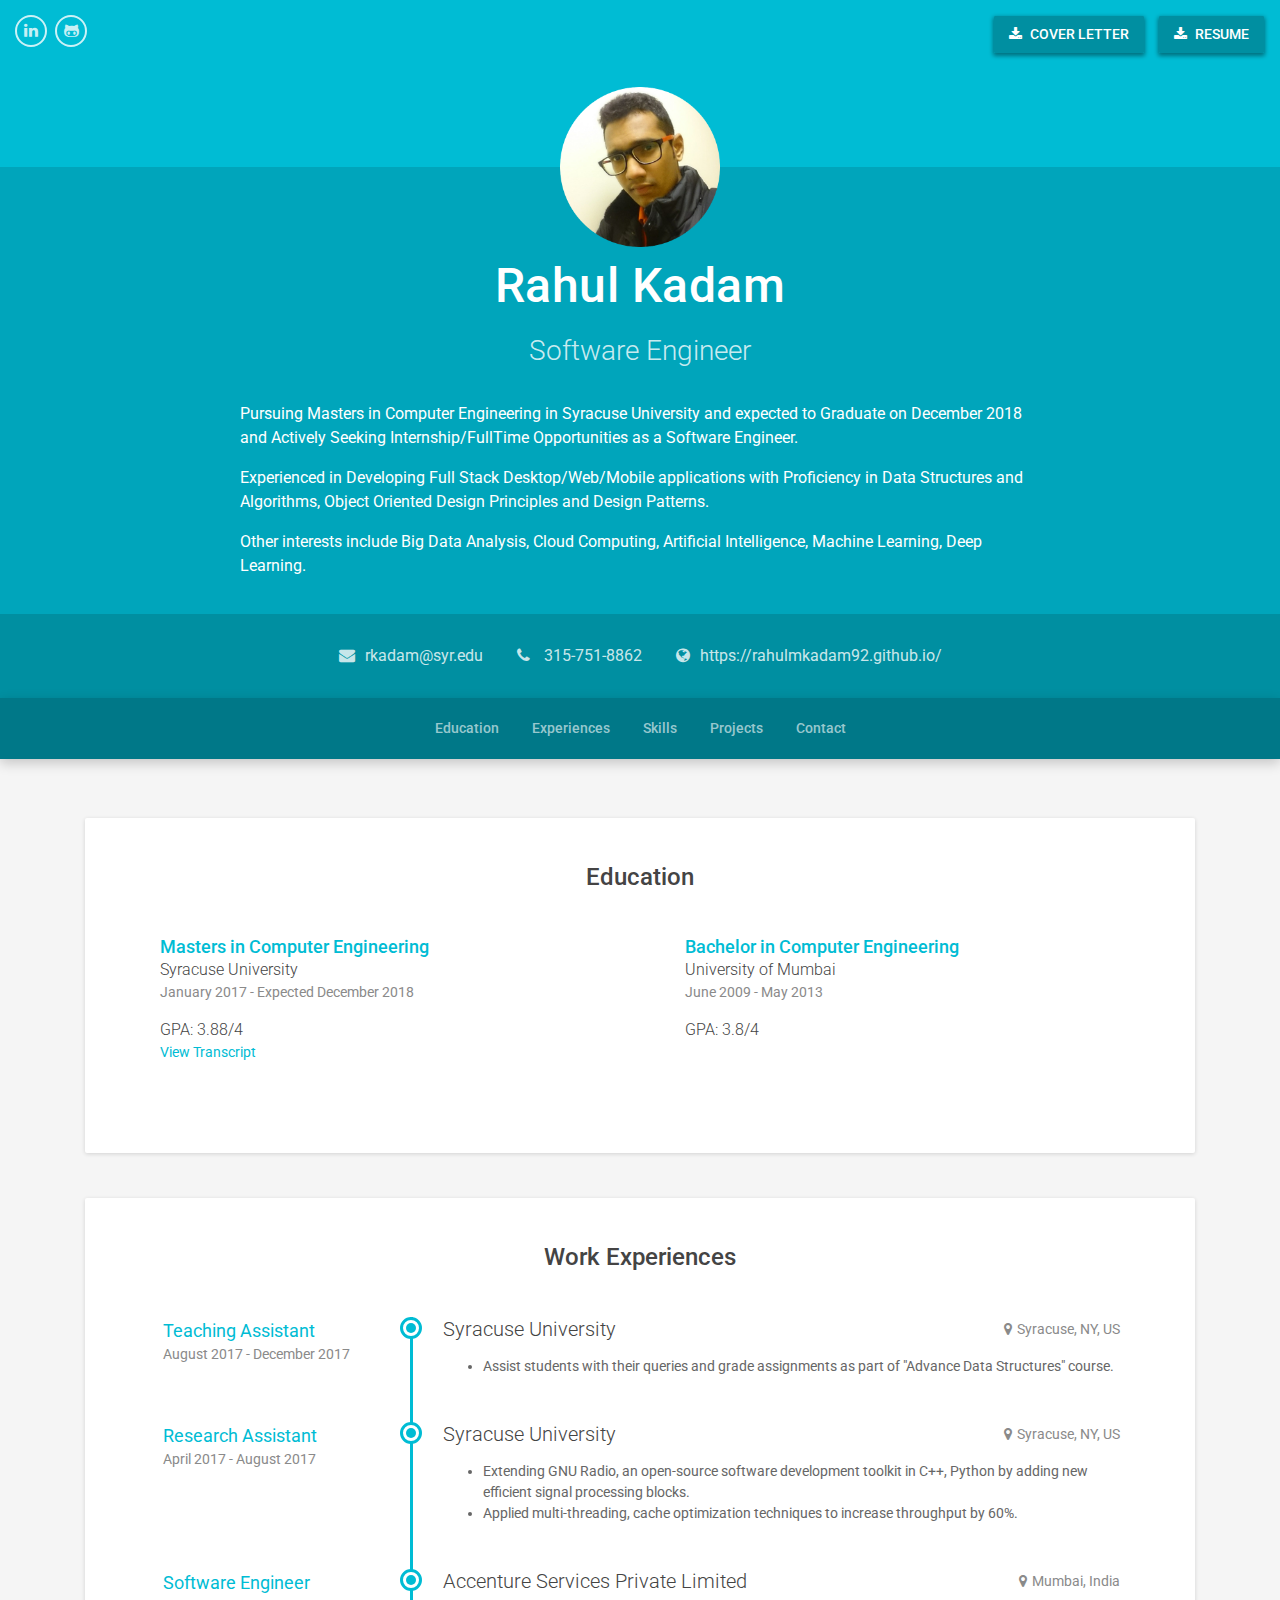
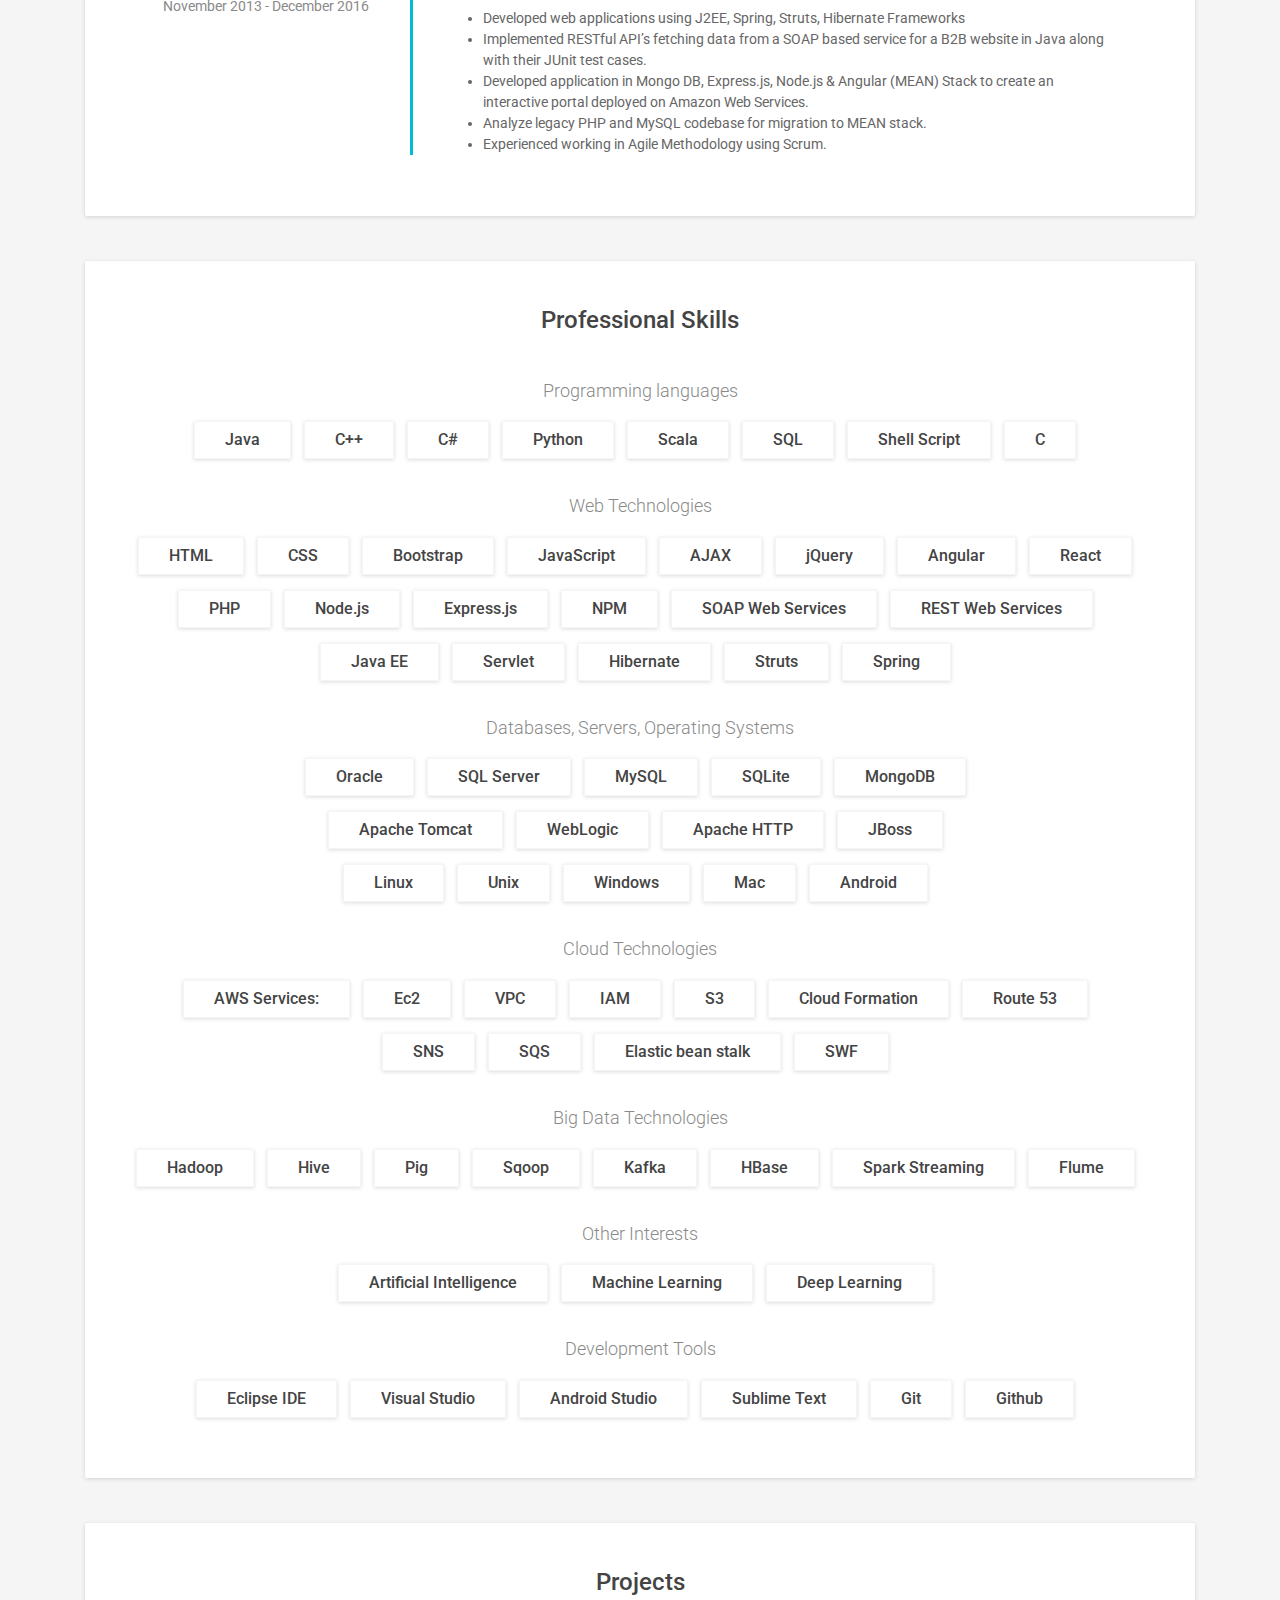
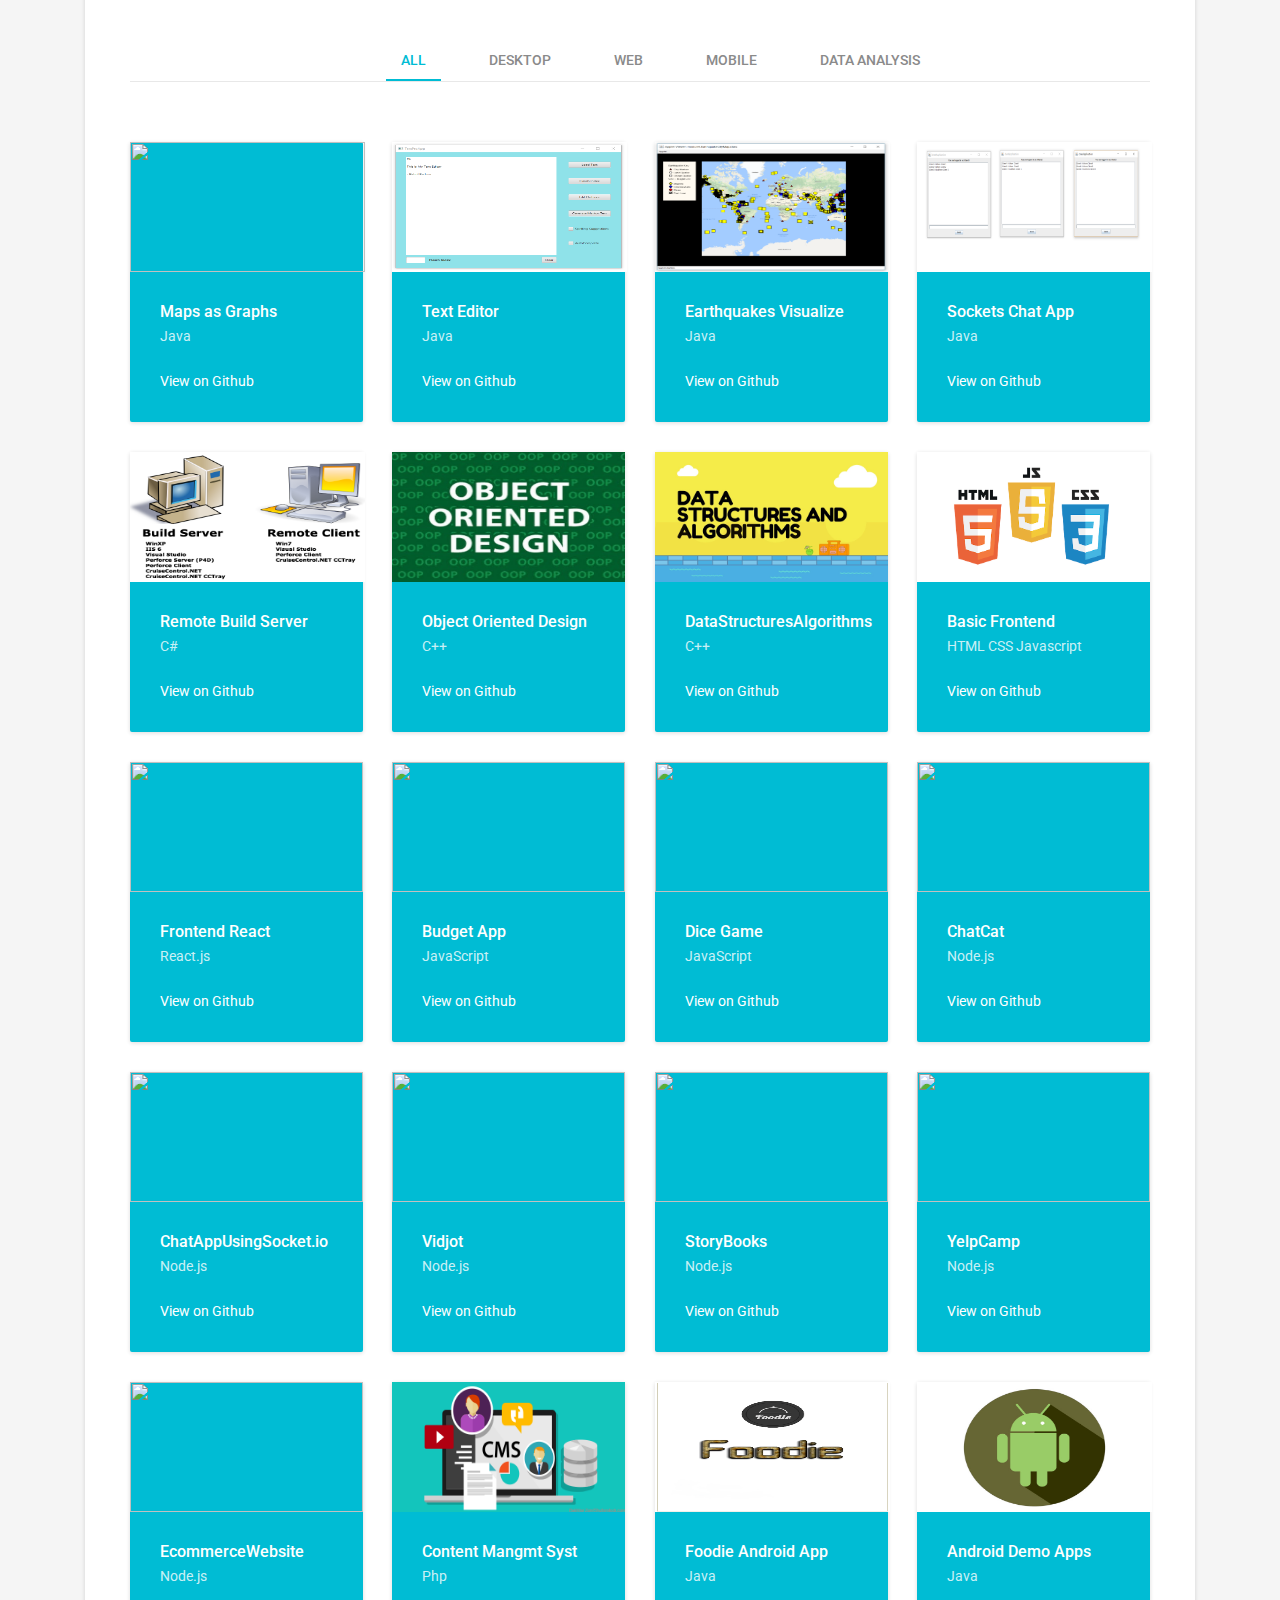
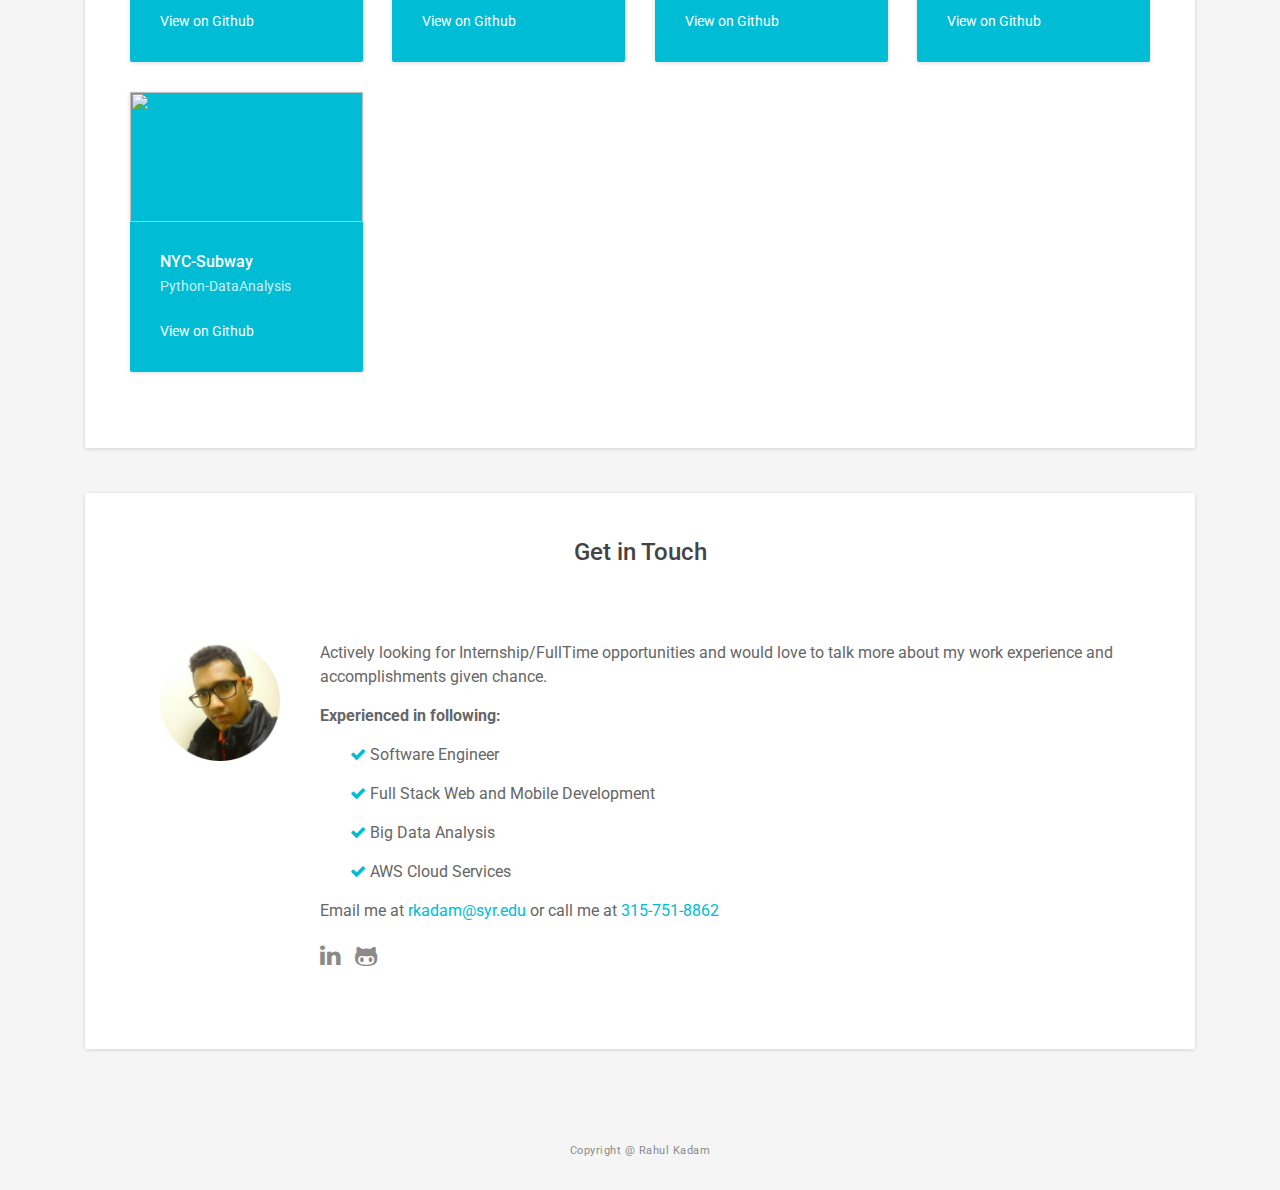
==== index.html @ 6dc07604 "some changes" ====
<!DOCTYPE html>
<html lang="en"> 
<head>
    <title>Rahul Kadam</title>
    <!-- Meta -->
    <meta charset="utf-8">
    <meta http-equiv="X-UA-Compatible" content="IE=edge">
    <meta name="viewport" content="width=device-width, initial-scale=1.0">
    <meta name="description" content="Rahul Kadam Portfolio">
    <meta name="author" content="Rahul Kadam">    
    <link rel="shortcut icon" href="favicon.ico">  
    <link href='https://fonts.googleapis.com/css?family=Roboto:400,500,400italic,300italic,300,500italic,700,700italic,900,900italic' 
	rel='stylesheet' type='text/css'>
    <!-- Global CSS -->
    <link rel="stylesheet" href="assets/plugins/bootstrap/css/bootstrap.min.css">   
    <!-- Plugins CSS -->
    <link rel="stylesheet" href="assets/plugins/font-awesome/css/font-awesome.css">
    
    <!-- Theme CSS -->  
    <link id="theme-style" rel="stylesheet" href="assets/css/styles.css">
    <!-- HTML5 shim and Respond.js for IE8 support of HTML5 elements and media queries -->
    <!--[if lt IE 9]>
      <script src="https://oss.maxcdn.com/html5shiv/3.7.2/html5shiv.min.js"></script>
      <script src="https://oss.maxcdn.com/respond/1.4.2/respond.min.js"></script>
    <![endif]-->
</head> 

<body>
    
    <header class="header">
        <div class="top-bar container-fluid">
            <div class="actions">
                <a class="btn" href="assets/docs/Resume.pdf"><i class="fa fa-download" aria-hidden="true"></i> Cover Letter</a>
                <a class="btn" href="assets/docs/Resume.pdf"><i class="fa fa-download" aria-hidden="true"></i> Resume</a>
            </div><!--//actions-->
            <ul class="social list-inline">
                <li class="list-inline-item"><a target="_blank" href="https://www.linkedin.com/in/rahulmkadam92/"><i class="fa fa-linkedin" aria-hidden="true"></i></a></li>
                <li class="list-inline-item"><a target="_blank" href="https://github.com/rahulmkadam92"><i class="fa fa-github-alt" aria-hidden="true"></i></a></li>
            </ul><!--//social-->
        </div><!--//top-bar-->
        
        <div class="intro">
            <div class="container text-center">
                 <img class="profile-image" src="assets/images/mypic.png" alt="">
                <h1 class="name">Rahul Kadam</h1>
                <div class="title">Software Engineer</div>
                <div class="profile">               
					<p> Pursuing Masters in Computer Engineering in Syracuse University and expected to Graduate on December 2018 and 
						Actively Seeking Internship/FullTime Opportunities as a Software Engineer.
					</p>					
					<p> Experienced in Developing Full Stack Desktop/Web/Mobile applications with
						Proficiency in Data Structures and Algorithms, Object Oriented Design Principles and Design Patterns.
					</p>
					<p>	Other interests include Big Data Analysis, Cloud Computing, Artificial Intelligence,
						Machine Learning, Deep Learning.
					</p>                
				</div><!--//profile-->
            </div><!--//container-->
        </div><!--//intro-->
        
        <div class="contact-info">
            <div class="container text-center">
                <ul class="list-inline">
                    <li class="email list-inline-item"><i class="fa fa-envelope"></i><a href="mailto:rkadam@syr.edu">rkadam@syr.edu</a></li>
                    <li class="list-inline-item"><i class="fa fa-phone"></i> <a href="tel:3157518862">315-751-8862</a></li>
                    <li class="website list-inline-item"><i class="fa fa-globe"></i><a href="#" target="_blank">https://rahulmkadam92.github.io/</a></li>
                </ul>
            </div><!--//container-->
        </div><!--//contact-info-->
        
        <div class="page-nav-space-holder d-none d-md-block">
            <div id="page-nav-wrapper" class="page-nav-wrapper text-center">
                <div class="container">
                    <ul id="page-nav" class="nav page-nav list-inline">
						<li class="nav-item"><a class="scrollto nav-link" href="#education-section">Education</a></li>
                        <li class="nav-item"><a class="scrollto nav-link" href="#experiences-section">Experiences</a></li>
                        <li class="nav-item"><a class="scrollto nav-link" href="#skills-section">Skills</a></li>						
						<li class="nav-item"><a class="scrollto nav-link" href="#portfolio-section">Projects</a></li>
                        <li class="nav-item"><a class="scrollto nav-link" href="#contact-section">Contact</a></li>
                    </ul><!--//page-nav-->
                </div>
            </div><!--//page-nav-wrapper-->
        </div>
        
    </header><!--//header-->
    
    <div class="wrapper container">
		<section id="education-section" class="education-section section">
            <h2 class="section-title">Education</h2>
            <div class="row">
                <div class="item col-12 col-md-6">
                    <div class="item-inner">
                        <h3 class="degree">Masters in Computer Engineering</h3>
                        <div class="education-body">
                            Syracuse University 
                        </div><!--//education-boy-->
                        <div class="time">January 2017 - Expected December 2018</div>                        
                        <div class="education-body">GPA: 3.88/4</div>
                        <a href="assets/docs/Transcript.pdf" target="_blank">View Transcript</a>
                    </div><!--//item-inner-->
                </div><!--//item-->
                <div class="item col-12 col-md-6">
                    <div class="item-inner">
                        <h3 class="degree">Bachelor in Computer Engineering</h3>
                        <div class="education-body">
                            University of Mumbai
                        </div><!--//education-body-->
                        <div class="time">June 2009 - May 2013</div>
                        <div class="education-body">GPA: 3.8/4</div>
                    </div><!--//item-inner-->
                </div><!--//item-->
                
            </div><!--//row-->
        </section><!--//section-->
	
        <section id="experiences-section" class="experiences-section section">	
            <h2 class="section-title">Work Experiences</h2>
            <div class="timeline">                
                <div class="item">
                    <div class="work-place">
                        <h3 class="place">Syracuse University</h3>
                        <div class="location"><i class="fa fa-map-marker" aria-hidden="true"></i>Syracuse, NY, US</div>
                    </div>
                    <div class="job-meta">
                        <div class="title">Teaching Assistant</div>
                        <div class="time">August 2017 - December 2017</div>
                    </div><!--//job-meta-->
                    <div class="job-desc">
                        <ul>
                            <li>Assist students with their queries and grade assignments as part of "Advance Data Structures" course.</li>
							</ul>
                    </div><!--//job-desc-->
                </div><!--//item-->
                <div class="item">
                    <div class="work-place">
                        <h3 class="place">Syracuse University</h3>
                        <div class="location"><i class="fa fa-map-marker" aria-hidden="true"></i>Syracuse, NY, US</div>
                    </div>
                    <div class="job-meta">
                        <div class="title">Research Assistant</div>
                        <div class="time">April 2017 - August 2017</div>
                    </div><!--//job-meta-->
                    <div class="job-desc">
                        <ul>
                            <li>Extending GNU Radio, an open-source software development toolkit in C++, Python by adding new efficient signal processing blocks.</li>
							<li>Applied multi-threading, cache optimization techniques to increase throughput by 60%.</li>
                            </ul>
                    </div>
				</div>
				<div class="item">
                    <div class="work-place">
                        <h3 class="place">Accenture Services Private Limited</h3>
                        <div class="location"><i class="fa fa-map-marker" aria-hidden="true"></i>Mumbai, India</div>
                    </div>
                    <div class="job-meta">
                        <div class="title">Software Engineer</div>
                        <div class="time">November 2013 - December 2016</div>
                    </div><!--//job-meta-->
                    <div class="job-desc">
                        <ul>
                            <li>Developed web applications using J2EE, Spring, Struts, Hibernate Frameworks</li>
							<li>Implemented RESTful API’s fetching data from a SOAP based service for a B2B website in Java along with their JUnit test cases.</li>
							<li>Developed application in Mongo DB, Express.js, Node.js & Angular (MEAN) Stack to create an interactive portal deployed on Amazon Web Services.</li>
							<li>Analyze legacy PHP and MySQL codebase for migration to MEAN stack.</li>
                            <li>Experienced working in Agile Methodology using Scrum.</li>
							</ul>
                    </div><!--//job-desc-->
                </div><!--//item-->  
            </div><!--//timeline-->
        </section><!--//section-->
 
		<section id="skills-section" class="skills-section section text-center">
            <h2 class="section-title">Professional Skills</h2>
            <div class="other-skills">
                <h3 class="subtitle">Programming languages</h3>
                <div class="misc-skills">
                    <span class="skill-tag">Java</span>
                    <span class="skill-tag">C++</span>
                     <span class="skill-tag">C#</span>
                    <span class="skill-tag">Python</span>
                    <span class="skill-tag">Scala</span>
                    <span class="skill-tag">SQL</span>
					<span class="skill-tag">Shell Script</span>
					<span class="skill-tag">C</span>
                </div><br>
				<h3 class="subtitle">Web Technologies</h3>
                <div class="misc-skills">
                    <span class="skill-tag">HTML</span>
                    <span class="skill-tag">CSS</span>
                     <span class="skill-tag">Bootstrap</span>
                    <span class="skill-tag">JavaScript</span>
                    <span class="skill-tag">AJAX</span>
                    <span class="skill-tag">jQuery</span>
					<span class="skill-tag">Angular</span>
					<span class="skill-tag">React</span>
                <br>				
                    <span class="skill-tag">PHP</span>
                    <span class="skill-tag">Node.js</span>
                    <span class="skill-tag">Express.js</span>
                    <span class="skill-tag">NPM</span>
					<span class="skill-tag">SOAP Web Services</span>
					<span class="skill-tag">REST Web Services</span>
					<br>
                    <span class="skill-tag">Java EE</span>
                    <span class="skill-tag">Servlet</span>
					<span class="skill-tag">Hibernate</span>
					<span class="skill-tag">Struts</span>
					<span class="skill-tag">Spring</span>
                </div><br>
				<h3 class="subtitle">Databases, Servers, Operating Systems</h3>
                <div class="misc-skills">
                    <span class="skill-tag">Oracle</span>
                    <span class="skill-tag">SQL Server</span>
                     <span class="skill-tag">MySQL</span>
                    <span class="skill-tag">SQLite</span>
                    <span class="skill-tag">MongoDB</span>
                <br>				
                    <span class="skill-tag">Apache Tomcat</span>
                    <span class="skill-tag">WebLogic</span>
                     <span class="skill-tag">Apache HTTP</span>
                    <span class="skill-tag">JBoss</span>
                <br>				
                    <span class="skill-tag">Linux</span>
					<span class="skill-tag">Unix</span>
                    <span class="skill-tag">Windows</span>
                     <span class="skill-tag">Mac</span>
                    <span class="skill-tag">Android</span>
                </div><br>
				<h3 class="subtitle">Cloud Technologies</h3>
                <div class="misc-skills">
                    <span class="skill-tag">AWS Services:</span>
                    <span class="skill-tag">Ec2</span>
                     <span class="skill-tag">VPC</span>
                    <span class="skill-tag">IAM</span>
					<span class="skill-tag">S3</span>
					<span class="skill-tag">Cloud Formation</span>
					<span class="skill-tag">Route 53</span>
					<span class="skill-tag">SNS</span>
					<span class="skill-tag">SQS</span>
					<span class="skill-tag">Elastic bean stalk</span>
					<span class="skill-tag">SWF</span>
                </div><br>
				<h3 class="subtitle">Big Data Technologies</h3>
                <div class="misc-skills">
                    <span class="skill-tag">Hadoop</span>
                    <span class="skill-tag">Hive</span>
                    <span class="skill-tag">Pig</span>
                    <span class="skill-tag">Sqoop</span>
					<span class="skill-tag">Kafka</span>
					<span class="skill-tag">HBase</span>
					<span class="skill-tag">Spark Streaming</span>
					<span class="skill-tag">Flume</span>
                </div><br>
				<h3 class="subtitle">Other Interests</h3>
                <div class="misc-skills">
                    <span class="skill-tag">Artificial Intelligence</span>
                    <span class="skill-tag">Machine Learning</span>
                     <span class="skill-tag">Deep Learning</span>
                </div><br>
				<h3 class="subtitle">Development Tools</h3>
                <div class="misc-skills">
                    <span class="skill-tag">Eclipse IDE</span>
                    <span class="skill-tag">Visual Studio</span>
                    <span class="skill-tag">Android Studio</span>
                    <span class="skill-tag">Sublime Text</span>
					<span class="skill-tag">Git</span>
					<span class="skill-tag">Github</span>
                </div>
            </div><!--//other-skills-->
            
        </section><!--//skills-section-->  
	   
	    <section id="portfolio-section" class="portfolio-section section">
            <h2 class="section-title">Projects</h2>
            <ul id="filters" class="filters clearfix">
				<li class="type active" data-filter="*">All</li>
                <li class="type" data-filter=".desktop">Desktop</li>
                <li class="type" data-filter=".web">Web</li>
				<li class="type" data-filter=".mobile">Mobile</li>
				<li class="type" data-filter=".dataanalysis">Data Analysis</li>
            </ul><!--//filters-->
            <div class="items-wrapper isotope row">
				<div class="item desktop col-lg-3 col-6">
                    <div class="item-inner">
                        <figure class="figure">
                            <img src="assets/images/portfolio/MapsAsGraphs.PNG" height=130 width=235 alt="" />
                        </figure>
                        <div class="content text-left">
                            <h3 class="sub-title"><a href="#">Maps as Graphs</a></h3>
                            <div class="meta">Java</div>
                            <div class="action"><a href="#">View on Github</a></div>
                        </div><!--//content-->    
                        <a class="link-mask" target ="_blank" href="https://github.com/rahulmkadam92/MapsAsGraphs"></a>              
                    </div><!--//item-inner-->
                </div><!--//item-->
				<div class="item desktop col-lg-3 col-6">
                    <div class="item-inner">
                        <figure class="figure">
                            <img src="assets/images/portfolio/TextEditor.PNG" height=130 width=235 alt="" />
                        </figure>
                        <div class="content text-left">
                            <h3 class="sub-title"><a href="#">Text Editor</a></h3>
                            <div class="meta">Java</div>
                            <div class="action"><a href="#">View on Github</a></div>
                        </div><!--//content-->    
                        <a class="link-mask" target ="_blank" href="https://github.com/rahulmkadam92/TextEditor"></a>              
                    </div><!--//item-inner-->
                </div><!--//item-->
				<div class="item desktop col-lg-3 col-6">
                    <div class="item-inner">
                        <figure class="figure">
                            <img src="assets/images/portfolio/EarthquakesVisualize.PNG" height=130 width=235 alt="" />
                        </figure>
                        <div class="content text-left">
                            <h3 class="sub-title"><a href="#">Earthquakes Visualize</a></h3>
                            <div class="meta">Java</div>
                            <div class="action"><a href="#">View on Github</a></div>
                        </div><!--//content-->    
                        <a class="link-mask" target ="_blank" href="https://github.com/rahulmkadam92/EarthquakesVisualize"></a>              
                    </div><!--//item-inner-->
                </div><!--//item-->
				<div class="item desktop col-lg-3 col-6">
                    <div class="item-inner">
                        <figure class="figure">
                            <img src="assets/images/portfolio/SocketsChatApplication.PNG" height=130 width=235 alt="" />
                        </figure>
                        <div class="content text-left">
                            <h3 class="sub-title"><a href="#">Sockets Chat App</a></h3>
                            <div class="meta">Java</div>
                            <div class="action"><a href="#">View on Github</a></div>
                        </div><!--//content-->    
                        <a class="link-mask" target ="_blank" href="https://github.com/rahulmkadam92/SocketsChatApplication"></a>              
                    </div><!--//item-inner-->
                </div><!--//item-->
                <div class="item desktop col-lg-3 col-6">
                    <div class="item-inner">
                        <figure class="figure">
                            <img src="assets/images/portfolio/BuildServerP.png" height=130 width=235 alt="" />
                        </figure>
                        <div class="content text-left">
                            <h3 class="sub-title"><a href="#">Remote Build Server</a></h3>
                            <div class="meta">C#</div>
                            <div class="action"><a href="#">View on Github</a></div>
                        </div><!--//content-->    
                        <a class="link-mask" target ="_blank" href="https://github.com/rahulmkadam92/Remote-Build-Server"></a>              
                    </div><!--//item-inner-->
                </div><!--//item-->
				<div class="item desktop col-lg-3 col-6">
                    <div class="item-inner">
                        <figure class="figure">
                            <img src="assets/images/portfolio/OODP.jpg" height=130 width=233 alt="" />
                        </figure>
                        <div class="content text-left">
                            <h3 class="sub-title"><a href="#">Object Oriented Design</a></h3>
                            <div class="meta">C++</div>
                            <div class="action"><a href="#">View on Github</a></div>
                        </div><!--//content-->    
                        <a class="link-mask"  target ="_blank" href="https://github.com/rahulmkadam92/Object-Oriented-Design-Projects"></a>              
                    </div><!--//item-inner-->
                </div><!--//item-->
                <div class="item desktop col-lg-3 col-6">
                    <div class="item-inner">
                        <figure class="figure">
                            <img src="assets/images/portfolio/ADSA.jpg" height=130 width=233 alt="" />
                        </figure>
                        <div class="content text-left">
                            <h3 class="sub-title"><a href="#">DataStructuresAlgorithms </a></h3>
                            <div class="meta">C++</div>
                            <div class="action"><a href="#">View on Github</a></div>
                        </div><!--//content-->    
                        <a class="link-mask" target ="_blank" href="https://github.com/rahulmkadam92/Advance-Data-Structures-and-Algorithms-Projects"></a>              
                    </div><!--//item-inner-->
                </div><!--//item-->		
				<div class="item web col-lg-3 col-6">
                    <div class="item-inner">
                        <figure class="figure">
                            <img src="assets/images/portfolio/BasicFrontendProjects.png" height=130 width=233 alt="" />
                        </figure>
                        <div class="content text-left">
                            <h3 class="sub-title"><a href="#">Basic Frontend</a></h3>
                            <div class="meta">HTML CSS Javascript</div>
                            <div class="action"><a href="#">View on Github</a></div>
                        </div><!--//content-->    
                        <a class="link-mask" target ="_blank" href="https://github.com/rahulmkadam92/BasicFrontEndProjects"></a>              
                    </div><!--//item-inner-->
                </div><!--//item-->		
				<div class="item web col-lg-3 col-6">
                    <div class="item-inner">
                        <figure class="figure">
                            <img src="assets/images/portfolio/React.png" height=130 width=233 alt="" />
                        </figure>
                        <div class="content text-left">
                            <h3 class="sub-title"><a href="#">Frontend React</a></h3>
                            <div class="meta">React.js</div>
                            <div class="action"><a href="#">View on Github</a></div>
                        </div><!--//content-->    
                        <a class="link-mask" target ="_blank" href="https://github.com/rahulmkadam92/FrontendReactProjects"></a>              
                    </div><!--//item-inner-->
                </div><!--//item-->	
				<div class="item web col-lg-3 col-6">
                    <div class="item-inner">
                        <figure class="figure">
                            <img src="assets/images/portfolio/BudgetApp.PNG" height=130 width=233 alt="" />
                        </figure>
                        <div class="content text-left">
                            <h3 class="sub-title"><a href="#">Budget App</a></h3>
                            <div class="meta">JavaScript</div>
                            <div class="action"><a href="#">View on Github</a></div>
                        </div><!--//content-->    
                        <a class="link-mask" target ="_blank" href="https://github.com/rahulmkadam92/the-budget-app-project"></a>              
                    </div><!--//item-inner-->
                </div><!--//item-->	
				<div class="item web col-lg-3 col-6">
                    <div class="item-inner">
                        <figure class="figure">
                            <img src="assets/images/portfolio/DiceGame.PNG" height=130 width=233 alt="" />
                        </figure>
                        <div class="content text-left">
                            <h3 class="sub-title"><a href="#">Dice Game</a></h3>
                            <div class="meta">JavaScript</div>
                            <div class="action"><a href="#">View on Github</a></div>
                        </div><!--//content-->    
                        <a class="link-mask" target ="_blank" href="https://github.com/rahulmkadam92/dice-game"></a>              
                    </div><!--//item-inner-->
                </div><!--//item-->	
				<div class="item web col-lg-3 col-6">
                    <div class="item-inner">
                        <figure class="figure">
                            <img src="assets/images/portfolio/ChatCat.PNG" height=130 width=233 alt="" />
                        </figure>
                        <div class="content text-left">
                            <h3 class="sub-title"><a href="#">ChatCat</a></h3>
                            <div class="meta">Node.js</div>
                            <div class="action"><a href="#">View on Github</a></div>
                        </div><!--//content-->    
                        <a class="link-mask" target ="_blank" href="https://github.com/rahulmkadam92/ChatCAT"></a>              
                    </div><!--//item-inner-->
                </div><!--//item-->	
				<div class="item web col-lg-3 col-6">
                    <div class="item-inner">
                        <figure class="figure">
                            <img src="assets/images/portfolio/ChatAppUsingSocket.io.PNG" height=130 width=233 alt="" />
                        </figure>
                        <div class="content text-left">
                            <h3 class="sub-title"><a href="#">ChatAppUsingSocket.io</a></h3>
                            <div class="meta">Node.js</div>
                            <div class="action"><a href="#">View on Github</a></div>
                        </div><!--//content-->    
                        <a class="link-mask" target ="_blank" href="https://github.com/rahulmkadam92/ChatAppUsingSocket.io"></a>              
                    </div><!--//item-inner-->
                </div><!--//item-->	
				<div class="item web col-lg-3 col-6">
                    <div class="item-inner">
                        <figure class="figure">
                            <img src="assets/images/portfolio/vidjot.gif" height=130 width=233 alt="" />
                        </figure>
                        <div class="content text-left">
                            <h3 class="sub-title"><a href="#">Vidjot</a></h3>
                            <div class="meta">Node.js</div>
                            <div class="action"><a href="#">View on Github</a></div>
                        </div><!--//content-->    
                        <a class="link-mask" target ="_blank" href="https://github.com/rahulmkadam92/Vidjot"></a>              
                    </div><!--//item-inner-->
                </div><!--//item-->
				<div class="item web col-lg-3 col-6">
                    <div class="item-inner">
                        <figure class="figure">
                            <img src="assets/images/portfolio/STORYBOOKS.gif" height=130 width=233 alt="" />
                        </figure>
                        <div class="content text-left">
                            <h3 class="sub-title"><a href="#">StoryBooks</a></h3>
                            <div class="meta">Node.js</div>
                            <div class="action"><a href="#">View on Github</a></div>
                        </div><!--//content-->    
                        <a class="link-mask" target ="_blank" href="https://github.com/rahulmkadam92/Storybooks"></a>              
                    </div><!--//item-inner-->
                </div><!--//item-->
				<div class="item web col-lg-3 col-6">
                    <div class="item-inner">
                        <figure class="figure">
                            <img src="assets/images/portfolio/YelpCamp.PNG" height=130 width=233 alt="" />
                        </figure>
                        <div class="content text-left">
                            <h3 class="sub-title"><a href="#">YelpCamp</a></h3>
                            <div class="meta">Node.js</div>
                            <div class="action"><a href="#">View on Github</a></div>
                        </div><!--//content-->    
                        <a class="link-mask" target ="_blank" href="https://github.com/rahulmkadam92/YelpCamp"></a>              
                    </div><!--//item-inner-->
                </div><!--//item-->
				<div class="item web col-lg-3 col-6">
                    <div class="item-inner">
                        <figure class="figure">
                            <img src="assets/images/portfolio/EcommerceWebsite.png" height=130 width=233 alt="" />
                        </figure>
                        <div class="content text-left">
                            <h3 class="sub-title"><a href="#">EcommerceWebsite</a></h3>
                            <div class="meta">Node.js</div>
                            <div class="action"><a href="#">View on Github</a></div>
                        </div><!--//content-->    
                        <a class="link-mask" target ="_blank" href="https://github.com/rahulmkadam92/EcommerceWebsite"></a>              
                    </div><!--//item-inner-->
                </div><!--//item-->
				<div class="item web col-lg-3 col-6">
                    <div class="item-inner">
                        <figure class="figure">
                            <img src="assets/images/portfolio/CMS.png" height=130 width=233 alt="" />
                        </figure>
                        <div class="content text-left">
                            <h3 class="sub-title"><a href="#">Content Mangmt Syst</a></h3>
                            <div class="meta">Php</div>
                            <div class="action"><a href="#">View on Github</a></div>
                        </div><!--//content-->    
                        <a class="link-mask" target ="_blank" href="https://github.com/rahulmkadam92/ContentManagementSystem"></a>              
                    </div><!--//item-inner-->
                </div><!--//item-->						
                <div class="item mobile col-lg-3 col-6">
                    <div class="item-inner">
                        <figure class="figure">
                            <img src="assets/images/portfolio/FoodieP.png" height=130 width=235 alt="" />
                        </figure>
                        <div class="content text-left">
                            <h3 class="sub-title"><a href="#">Foodie Android App</a></h3>
                            <div class="meta">Java</div>
                            <div class="action"><a href="#">View on Github</a></div>
                        </div><!--//content-->    
                        <a class="link-mask" target ="_blank" href="https://github.com/rahulmkadam92/Foodie"></a>              
                    </div><!--//item-inner-->
                </div><!--//item-->
				<div class="item mobile col-lg-3 col-6">
                    <div class="item-inner">
                        <figure class="figure">
                            <img src="assets/images/portfolio/AndroidDemoAppsP.jpg" height=130 width=235 alt="" />
                        </figure>
                        <div class="content text-left">
                            <h3 class="sub-title"><a href="#">Android Demo Apps</a></h3>
                            <div class="meta">Java</div>
                            <div class="action"><a href="#">View on Github</a></div>
                        </div><!--//content-->    
                        <a class="link-mask" target ="_blank" href="https://github.com/rahulmkadam92/AndroidDemoApps"></a>              
                    </div><!--//item-inner-->
                </div><!--//item-->				
                <div class="item dataanalysis col-lg-3 col-6">
                    <div class="item-inner">
                        <figure class="figure">
                            <img src="assets/images/portfolio/Nyc-Subway.jpg" height=130 width=233 alt="" />
                        </figure>
                        <div class="content text-left">
                            <h3 class="sub-title"><a href="#">NYC-Subway</a></h3>
                            <div class="meta">Python-DataAnalysis</div>
                            <div class="action"><a href="#">View on Github</a></div>
                        </div><!--//content-->    
                        <a class="link-mask" target ="_blank" href="https://github.com/rahulmkadam92/NYC-Subway-DataAnalysis"></a>              
                    </div><!--//item-inner-->
                </div><!--//item-->  
            </div><!--//item-wrapper-->
            
        </section><!--//section-->
	            
        <section id="contact-section" class="contact-section section">
            <h2 class="section-title">Get in Touch</h2>
            <div class="intro">
                <img class="profile-image" src="assets/images/mypic.png" alt="">
                <div class="dialog">
                    <p>Actively looking for Internship/FullTime opportunities and would love to talk more about my work 
					experience and accomplishments given chance.</p>
                    <p><strong>Experienced in following:</strong></p>
                    <ul class="list-unstyled service-list">
                        <li><i class="fa fa-check" aria-hidden="true"></i> Software Engineer</li>
                        <li><i class="fa fa-check" aria-hidden="true"></i> Full Stack Web and Mobile Development</li>
                        <li><i class="fa fa-check" aria-hidden="true"></i> Big Data Analysis</li>
                        <li><i class="fa fa-check" aria-hidden="true"></i> AWS Cloud Services</li>
                    </ul>
                    <p>Email me at <a href="mailto:rkadam@syr.edu">rkadam@syr.edu</a> or call me at <a href="tel:3157518862">315-751-8862</a></p>
                    <ul class="social list-inline">
                        <li class="list-inline-item"><a target="_blank" href="https://www.linkedin.com/in/rahulmkadam92/"><i class="fa fa-linkedin" aria-hidden="true"></i></a></li>
                        <li class="list-inline-item"><a target="_blank" href="https://github.com/rahulmkadam92/"><i class="fa fa-github-alt" aria-hidden="true"></i></a></li>
                        </ul><!--//social-->
                </div><!--//diaplog-->
            </div><!--//intro-->

        </section><!--//section-->
        
    </div><!--//wrapper-->
    
	<footer class="footer text-center">
        <div class="container">
            <small class="copyright">Copyright @ <a href="http://rahulmkadam92.github.io/" target="_blank">Rahul Kadam</a></small>
        </div><!--//container-->
    </footer>

    <!-- Javascript -->          
    <script type="text/javascript" src="assets/plugins/jquery-3.2.1.min.js"></script>
    <script type="text/javascript" src="assets/plugins/popper.min.js"></script> 
    <script type="text/javascript" src="assets/plugins/bootstrap/js/bootstrap.min.js"></script>  
    <script type="text/javascript" src="assets/plugins/back-to-top.js"></script>
    <script type="text/javascript" src="assets/plugins/jquery-scrollTo/jquery.scrollTo.min.js"></script> 
    <script type="text/javascript" src="assets/plugins/easy-pie-chart/dist/jquery.easypiechart.min.js"></script>
    <script type="text/javascript" src="assets/plugins/imagesloaded.pkgd.min.js"></script> 
    <script type="text/javascript" src="assets/plugins/isotope.pkgd.min.js"></script>  

    <!-- custom js -->
    <script type="text/javascript" src="assets/js/main.js"></script>
    
    <!-- Style Switcher (REMOVE ON YOUR PRODUCTION SITE) -->
    <script src="assets/js/demo/style-switcher.js"></script>     
    

</body>
</html>
---- assets/css/styles.css ----
/* ======= Base ======= */
body {
  font-family: 'Roboto', sans-serif;
  color: #666;
  background: #f5f5f5;
  font-size: 14px;
  -webkit-font-smoothing: antialiased;
  -moz-osx-font-smoothing: grayscale;
  color: #444;
  overflow-x: hidden;
  position: relative;
}
h1,
h2,
h3,
h4,
h5,
h6 {
  font-weight: 500;
}
a {
  color: #00BCD4;
  -webkit-transition: all 0.4s ease-in-out;
  -moz-transition: all 0.4s ease-in-out;
  -ms-transition: all 0.4s ease-in-out;
  -o-transition: all 0.4s ease-in-out;
}
a:hover {
  text-decoration: underline;
  color: #007888;
}
a:focus {
  text-decoration: none;
}
p {
  line-height: 1.5;
}
.btn,
a.btn {
  background: #008fa1;
  color: #fff;
  padding: 8px 15px;
  -webkit-border-radius: 2px;
  -moz-border-radius: 2px;
  -ms-border-radius: 2px;
  -o-border-radius: 2px;
  border-radius: 2px;
  -moz-background-clip: padding;
  -webkit-background-clip: padding-box;
  background-clip: padding-box;
  -webkit-box-shadow: 0 2px 4px 0 rgba(0, 0, 0, 0.4);
  -moz-box-shadow: 0 2px 4px 0 rgba(0, 0, 0, 0.4);
  box-shadow: 0 2px 4px 0 rgba(0, 0, 0, 0.4);
  text-transform: uppercase;
  font-weight: 500;
  font-size: 14px;
}
.btn:hover,
a.btn:hover {
  color: #fff;
  background: #00a5bb;
}
#topcontrol {
  -webkit-transition: all 0.4s ease-in-out;
  -moz-transition: all 0.4s ease-in-out;
  -ms-transition: all 0.4s ease-in-out;
  -o-transition: all 0.4s ease-in-out;
  background: #008fa1;
  color: #fff;
  text-align: center;
  display: inline-block;
  z-index: 30;
  width: 36px;
  height: 36px;
  -webkit-border-radius: 50%;
  -moz-border-radius: 50%;
  -ms-border-radius: 50%;
  -o-border-radius: 50%;
  border-radius: 50%;
  -moz-background-clip: padding;
  -webkit-background-clip: padding-box;
  background-clip: padding-box;
  -webkit-box-shadow: 0 6px 10px 0 rgba(0, 0, 0, 0.3);
  -moz-box-shadow: 0 6px 10px 0 rgba(0, 0, 0, 0.3);
  box-shadow: 0 6px 10px 0 rgba(0, 0, 0, 0.3);
}
#topcontrol:hover {
  background: #007888;
  color: #fff;
}
#topcontrol .fa {
  position: relative;
  top: 3px;
  font-size: 25px;
  font-weight: normal;
}
.header {
  background: #00BCD4;
  color: #fff;
}
.header a {
  color: #fff;
}
.header .top-bar {
  position: relative;
  padding-top: 15px;
  padding-bottom: 120px;
}
.header .social {
  margin-bottom: 0;
}
.header .social a {
  color: rgba(255, 255, 255, 0.8);
  display: inline-block;
  text-align: center;
  width: 32px;
  height: 32px;
  -webkit-border-radius: 50%;
  -moz-border-radius: 50%;
  -ms-border-radius: 50%;
  -o-border-radius: 50%;
  border-radius: 50%;
  -moz-background-clip: padding;
  -webkit-background-clip: padding-box;
  background-clip: padding-box;
  padding-top: 2px;
  font-size: 16px;
  border: 2px solid rgba(255, 255, 255, 0.8);
}
.header .social a:hover {
  color: #fff;
  border-color: #fff;
}
.header .actions {
  position: absolute;
  right: 15px;
  top: 15px;
}
.header .actions .fa {
  margin-right: 5px;
}
.header .actions a {
  margin-right: 10px;
  color: #fff;
}
.header .actions a:last-child {
  margin-right: 0;
}
.header .profile-image {
  position: absolute;
  width: 160px;
  height: 160px;
  top: -80px;
  margin-left: -80px;
  left: 50%;
}
.header .name {
  font-size: 48px;
  margin-bottom: 15px;
  letter-spacing: 0.5px;
}
.header .title {
  font-size: 28px;
  font-weight: 300;
  color: rgba(255, 255, 255, 0.8);
  margin-bottom: 30px;
}
.header .intro {
  background: #00a5bb;
  padding-top: 90px;
  padding-bottom: 20px;
  position: relative;
  font-size: 16px;
}
.header .profile {
  max-width: 800px;
  margin: 0 auto;
  text-align: left;
}
.header .contact-info {
  background: #008fa1;
  padding-top: 30px;
  padding-bottom: 30px;
  font-size: 16px;
}
.header .contact-info ul {
  margin-bottom: 0;
}
.header .contact-info li {
  margin-right: 30px;
  color: rgba(255, 255, 255, 0.8);
}
.header .contact-info li a {
  color: rgba(255, 255, 255, 0.8);
}
.header .contact-info li a:hover {
  color: #fff;
}
.header .contact-info li:last-child {
  margin-right: 0;
}
.header .contact-info li .fa {
  margin-right: 10px;
}
/* Page Nav */
.page-nav-space-holder {
  height: 60px;
  position: relative;
}
.page-nav-wrapper {
  background: #007888;
  padding-top: 20px;
  padding-bottom: 20px;
  position: absolute;
  width: 100%;
  left: 0;
  -webkit-box-shadow: 0 4px 12px rgba(0, 0, 0, 0.2);
  -moz-box-shadow: 0 4px 12px rgba(0, 0, 0, 0.2);
  box-shadow: 0 4px 12px rgba(0, 0, 0, 0.2);
}
.page-nav-wrapper.fixed {
  position: fixed;
  top: 0;
  left: 0;
  width: 100%;
  z-index: 100;
  background: #00BCD4;
}
.page-nav-wrapper a {
  color: rgba(255, 255, 255, 0.6);
  text-decoration: none;
  font-weight: 500;
}
.page-nav-wrapper .page-nav {
  margin: 0 auto;
  display: inline-block;
}
.page-nav-wrapper .page-nav li {
  margin-right: 30px;
  display: inline-block;
  background: none;
}
.page-nav-wrapper .page-nav li:hover,
.page-nav-wrapper .page-nav li:active {
  background: none;
}
.page-nav-wrapper .page-nav li a {
  color: rgba(255, 255, 255, 0.6);
  padding: inherit;
}
.page-nav-wrapper .page-nav li a:hover {
  color: #fff;
}
.page-nav-wrapper .page-nav li a:hover,
.page-nav-wrapper .page-nav li a:active,
.page-nav-wrapper .page-nav li a:focus {
  background: none;
}
.page-nav-wrapper .page-nav li a.active {
  color: #fff;
  background: none;
}
.page-nav-wrapper .page-nav li:last-child {
  margin-right: 0;
}
.wrapper {
  padding-top: 60px;
  padding-bottom: 60px;
}
.section {
  -webkit-box-shadow: 0 1px 4px 0 rgba(0, 0, 0, 0.14);
  -moz-box-shadow: 0 1px 4px 0 rgba(0, 0, 0, 0.14);
  box-shadow: 0 1px 4px 0 rgba(0, 0, 0, 0.14);
  padding: 45px;
  background: #fff;
  margin-bottom: 45px;
  -webkit-border-radius: 2px;
  -moz-border-radius: 2px;
  -ms-border-radius: 2px;
  -o-border-radius: 2px;
  border-radius: 2px;
  -moz-background-clip: padding;
  -webkit-background-clip: padding-box;
  background-clip: padding-box;
}
.section:last-child {
  margin-bottom: 0;
}
.section-title {
  margin-top: 0;
  margin-bottom: 45px;
  font-size: 24px;
  text-align: center;
}
.timeline {
  border-left: 3px solid #00BCD4;
  border-bottom-right-radius: 2px;
  border-top-right-radius: 2px;
  position: relative;
  padding: 0 30px;
  margin-left: 280px;
}
.timeline .item {
  position: relative;
  margin-bottom: 45px;
}
.timeline .item:last-child {
  margin-bottom: 0;
}
.timeline .item:before {
  content: "";
  position: absolute;
  left: -43px;
  top: 0;
  display: inline-block;
  width: 22px;
  height: 22px;
  -webkit-border-radius: 50%;
  -moz-border-radius: 50%;
  -ms-border-radius: 50%;
  -o-border-radius: 50%;
  border-radius: 50%;
  -moz-background-clip: padding;
  -webkit-background-clip: padding-box;
  background-clip: padding-box;
  background: #fff;
  border: 3px solid #00BCD4;
}
.timeline .item:after {
  content: "";
  position: absolute;
  left: -37px;
  top: 6px;
  display: inline-block;
  width: 10px;
  height: 10px;
  -webkit-border-radius: 50%;
  -moz-border-radius: 50%;
  -ms-border-radius: 50%;
  -o-border-radius: 50%;
  border-radius: 50%;
  -moz-background-clip: padding;
  -webkit-background-clip: padding-box;
  background-clip: padding-box;
  background: #00BCD4;
  z-index: 10;
}
.timeline .work-place {
  position: relative;
}
.timeline .location {
  position: absolute;
  right: 0;
  top: 2px;
  color: #8a8a8a;
}
.timeline .location .fa {
  margin-right: 5px;
}
.timeline .place {
  margin-top: 0;
  margin-bottom: 15px;
  font-size: 20px;
  font-weight: 300;
}
.timeline .job-meta {
  position: absolute;
  left: -280px;
  top: 0;
}
.timeline .job-meta .title {
  font-size: 18px;
  color: #00BCD4;
}
.timeline .job-meta .time {
  color: #8a8a8a;
}
.timeline .job-desc {
  color: #666;
}
.education-section .item {
  margin-bottom: 45px;
}
.education-section .item-inner {
  padding: 0 30px;
}
.education-section .degree {
  font-size: 18px;
  color: #00BCD4;
  margin-top: 0;
  margin-bottom: 0px;
}
.education-section .education-body {
  font-weight: 500;
  margin-bottom: 0px;
  font-size: 16px;
  font-weight: 300;
}
.education-section .time {
  color: #8a8a8a;
  margin-bottom: 15px;
}
.education-section .desc {
  color: #666;
}
.skills-section .subtitle {
  font-size: 18px;
  color: #8a8a8a;
  margin-top: 0;
  margin-bottom: 20px;
  font-weight: 300;
}
.skills-section .top-skills {
  margin-bottom: 60px;
}
.skills-section .top-skills .item {
  margin-bottom: 45px;
}
.skills-section .level {
  color: #8a8a8a;
  margin-bottom: 15px;
}
.skills-section .desc {
  color: #666;
}
.skills-section .skill-tag {
  -webkit-box-shadow: 0 1px 4px 0 rgba(0, 0, 0, 0.14);
  -moz-box-shadow: 0 1px 4px 0 rgba(0, 0, 0, 0.14);
  box-shadow: 0 1px 4px 0 rgba(0, 0, 0, 0.14);
  padding: 6px 30px;
  display: inline-block;
  margin-right: 10px;
  border: 1px solid #f5f5f5;
  font-weight: 500;
  margin-bottom: 15px;
  font-size: 16px;
}
.chart-easy-pie {
  positon: relative;
}
.chart {
  width: 110px;
  height: 110px;
  vertical-align: middle;
  position: relative;
  margin: 0 auto;
  text-align: center;
  font-size: 20px;
  font-weight: 300;
  margin-bottom: 30px;
}
.chart span {
  line-height: 110px;
}
.chart canvas {
  position: absolute;
  left: 0;
  top: 0;
}
.testimonials-section .testimonials-carousel {
  max-width: 800px;
  margin: 0 auto;
}
.testimonials-section .item {
  padding-left: 60px;
  margin-bottom: 45px;
}
.testimonials-section .quote {
  border-left: none;
  padding: 0;
  font-size: 22px;
  color: #666;
  font-weight: 300;
  position: relative;
}
.testimonials-section .source .name {
  font-size: 16px;
}
.testimonials-section .source .position {
  color: #8a8a8a;
}
.testimonials-section .fa-quote-left {
  position: absolute;
  left: -60px;
  top: 0;
  width: 36px;
  height: 36px;
  display: inline-block;
  background: #00BCD4;
  color: #fff;
  -webkit-border-radius: 50%;
  -moz-border-radius: 50%;
  -ms-border-radius: 50%;
  -o-border-radius: 50%;
  border-radius: 50%;
  -moz-background-clip: padding;
  -webkit-background-clip: padding-box;
  background-clip: padding-box;
  text-align: center;
  padding-top: 10px;
  font-size: 16px;
}
.testimonials-section .carousel-indicators {
  bottom: 0;
  margin-bottom: 0;
}
.testimonials-section .carousel-indicators li {
  background-color: #bdbdbd;
  border: none;
  width: 10px;
  height: 10px;
  margin: 0;
  margin-right: 8px;
  -webkit-border-radius: 50%;
  -moz-border-radius: 50%;
  -ms-border-radius: 50%;
  -o-border-radius: 50%;
  border-radius: 50%;
  -moz-background-clip: padding;
  -webkit-background-clip: padding-box;
  background-clip: padding-box;
  cursor: pointer;
}
.testimonials-section .carousel-indicators li.active {
  background-color: #00BCD4;
  width: 10px;
  height: 10px;
  margin: 0;
  margin-right: 8px;
}
.portfolio-section .filters {
  list-style: none;
  margin: 0 auto;
  margin-bottom: 60px;
  text-align: center;
  border-bottom: 1px solid #e8e8e8;
}
.portfolio-section .filters .type {
  margin-right: 30px;
  list-style: none;
  display: inline-block;
  padding: 8px 15px;
  color: #8a8a8a;
  cursor: pointer;
  font-size: 14px;
  text-transform: uppercase;
  font-weight: 500;
}
.portfolio-section .filters .type:last-child {
  margin-right: 0;
}
.portfolio-section .filters .type.active {
  color: #00BCD4;
  border-bottom: 2px solid #00BCD4;
}
.portfolio-section .item {
  margin-bottom: 30px;
}
.portfolio-section .item .figure {
  margin-bottom: 0;
}
.portfolio-section .item-inner {
  background: #00BCD4;
  color: #fff;
  -webkit-border-radius: 2px;
  -moz-border-radius: 2px;
  -ms-border-radius: 2px;
  -o-border-radius: 2px;
  border-radius: 2px;
  -moz-background-clip: padding;
  -webkit-background-clip: padding-box;
  background-clip: padding-box;
  position: relative;
  -webkit-box-shadow: 0 1px 4px 0 rgba(0, 0, 0, 0.14);
  -moz-box-shadow: 0 1px 4px 0 rgba(0, 0, 0, 0.14);
  box-shadow: 0 1px 4px 0 rgba(0, 0, 0, 0.14);
}
.portfolio-section .item-inner:hover {
  background: #00c5de;
}
.portfolio-section .item-inner:hover img {
  -webkit-opacity: 0.9;
  -moz-opacity: 0.9;
  opacity: 0.9;
}
.portfolio-section .item-inner .content {
  padding: 30px;
  padding-bottom: 75px;
  position: relative;
}
.portfolio-section .item-inner .content a {
  color: #fff;
}
.portfolio-section .item-inner .content .sub-title {
  font-size: 16px;
  margin-top: 0;
  margin-bottom: 5px;
}
.portfolio-section .item-inner .content .meta {
  color: rgba(255, 255, 255, 0.8);
  font-size: 14px;
}
.portfolio-section .item-inner .content .action {
  position: absolute;
  bottom: 30px;
  left: 30px;
}
.portfolio-section .item-inner .link-mask {
  display: block;
  position: absolute;
  width: 100%;
  height: 100%;
  left: 0;
  top: 0;
}
.contact-section .intro {
  position: relative;
  padding: 30px;
  padding-left: 190px;
  font-size: 16px;
  color: #666;
}
.contact-section .intro .profile-image {
  width: 120px;
  height: 120px;
  position: absolute;
  left: 30px;
}
.contact-section .intro p {
  margin-bottom: 15px;
}
.contact-section .service-list {
  margin-left: 30px;
  margin-bottom: 15px;
}
.contact-section .service-list li {
  margin-bottom: 15px;
}
.contact-section .service-list .fa {
  color: #00BCD4;
}
.contact-section .social {
  margin-bottom: 0;
}
.contact-section .social li {
  margin-right: 10px;
}
.contact-section .social li:last-child {
  margin-right: 0;
}
.contact-section .social a {
  display: inline-block;
  text-align: center;
  font-size: 24px;
  color: #8a8a8a;
}
.contact-section .social a:hover {
  color: #00BCD4;
}
.footer .container {
  padding: 30px;
  color: #8a8a8a;
  letter-spacing: 0.5px;
}
.footer .container a {
  color: #8a8a8a;
}
/* Extra small devices (phones, less than 768px) */
@media (max-width: 767px) {
  .header .social {
    margin: 0 auto;
    text-align: center;
  }
  .header .actions {
    position: static;
    margin: 0 auto;
    margin-bottom: 30px;
    text-align: center;
  }
  .header .actions .btn {
    margin-bottom: 15px;
    font-size: 12px;
    display: inline-block;
    width: 100%;
  }
  .header .actions .btn:last-child {
    margin-bottom: 0;
  }
  .header .name {
    font-size: 36px;
  }
  .header .title {
    font-size: 22px;
  }
  .header .contact-info li {
    margin-right: 0;
    margin-bottom: 15px;
    font-size: 14px;
    width: 100%;
    display: inline-block;
  }
  .header .contact-info li:last-child {
    margin-bottom: 0;
  }
  .section {
    padding: 30px;
  }
  .section-title {
    font-size: 20px;
  }
  .timeline {
    margin-left: 0;
    padding-right: 0;
  }
  .timeline .place {
    margin-bottom: 5px;
  }
  .timeline .job-meta {
    position: static;
    margin-bottom: 15px;
  }
  .education-section .item {
    padding: 0;
  }
  .portfolio-section .filters .type {
    font-size: 12px;
    margin-right: 5px;
    padding: 8px 5px;
  }
  .portfolio-section .item-inner .content {
    padding: 15px;
  }
  .portfolio-section .item-inner .content .sub-title {
    font-size: 14px;
    max-width: 120px;
    overflow: hidden;
    text-overflow: ellipsis;
    white-space: nowrap;
  }
  .portfolio-section .item-inner .content .meta {
    margin-bottom: 30px;
    max-width: 120px;
    overflow: hidden;
    text-overflow: ellipsis;
    white-space: nowrap;
  }
  .portfolio-section .item-inner .content .action {
    position: static;
    font-size: 12px;
  }
  .contact-section .intro {
    padding: 0;
    text-align: center;
  }
  .contact-section .intro .profile-image {
    position: static;
    margin: 0 auto;
    margin-bottom: 30px;
    text-align: center;
  }
  .contact-section .service-list {
    margin-left: 0;
  }
  .contact-section .social {
    margin: 0 auto;
  }
}
/* Small devices (tablets, 768px and up) */
/* Medium devices (desktops, 992px and up) */
/* Large devices (large desktops, 1200px and up) */
/* X-Large devices (large desktops, 1400px and up) */
/* ======= Configure Style (Remove in production) ======= */
.config-trigger {
  position: absolute;
  top: 30px;
  left: -36px;
  width: 36px;
  height: 36px;
  background: #222;
  color: #fff;
  text-align: center;
  -webkit-border-top-right-radius: 0;
  -webkit-border-bottom-right-radius: 0;
  -webkit-border-bottom-left-radius: 4px;
  -webkit-border-top-left-radius: 4px;
  -moz-border-radius-topright: 0;
  -moz-border-radius-bottomright: 0;
  -moz-border-radius-bottomleft: 4px;
  -moz-border-radius-topleft: 4px;
  border-top-right-radius: 0;
  border-bottom-right-radius: 0;
  border-bottom-left-radius: 4px;
  border-top-left-radius: 4px;
  -moz-background-clip: padding;
  -webkit-background-clip: padding-box;
  background-clip: padding-box;
  text-decoration: none;
}
.config-trigger:hover {
  background: #000;
  text-decoration: none;
}
.config-trigger:hover .fa {
  color: #fff;
}
.config-trigger .fa {
  font-size: 22px;
  padding-top: 7px;
  display: block;
  color: rgba(255, 255, 255, 0.8);
}
.config-panel {
  position: absolute;
  top: 160px;
  right: -190px;
  z-index: 30;
  width: 190px;
}
.config-panel .panel-inner {
  position: relative;
  background: #222;
  color: #fff;
  padding: 15px;
  -webkit-border-top-right-radius: 0;
  -webkit-border-bottom-right-radius: 0;
  -webkit-border-bottom-left-radius: 4px;
  -webkit-border-top-left-radius: 4px;
  -moz-border-radius-topright: 0;
  -moz-border-radius-bottomright: 0;
  -moz-border-radius-bottomleft: 4px;
  -moz-border-radius-topleft: 4px;
  border-top-right-radius: 0;
  border-bottom-right-radius: 0;
  border-bottom-left-radius: 4px;
  border-top-left-radius: 4px;
  -moz-background-clip: padding;
  -webkit-background-clip: padding-box;
  background-clip: padding-box;
}
.config-panel .panel-title {
  font-weight: 600;
  margin-bottom: 15px;
  font-size: 14px;
  text-transform: uppercase;
}
.config-panel label {
  color: #fff;
}
.config-panel #color-options {
  margin-bottom: 0px;
}
.config-panel #color-options li a {
  display: block;
  width: 28px;
  height: 20px;
  border: 2px solid transparent;
  margin-bottom: 10px;
}
.config-panel #color-options li a:hover {
  -webkit-opacity: 0.9;
  -moz-opacity: 0.9;
  opacity: 0.9;
  border: 2px solid rgba(255, 255, 255, 0.8);
}
.config-panel #color-options li.active a {
  border: 2px solid #fff;
}
.config-panel #color-options li.theme-1 a {
  background: #00BCD4;
}
.config-panel #color-options li.theme-2 a {
  background-color: #03A9F4;
}
.config-panel #color-options li.theme-3 a {
  background-color: #009688;
}
.config-panel #color-options li.theme-4 a {
  background-color: #4CAF50;
}
.config-panel #color-options li.theme-5 a {
  background-color: #8BC34A;
}
.config-panel #color-options li.theme-6 a {
  background-color: #C0CA33;
}
.config-panel #color-options li.theme-7 a {
  background-color: #FFC107;
}
.config-panel #color-options li.theme-8 a {
  background-color: #FF9800;
}
.config-panel #color-options li.theme-9 a {
  background-color: #FF5722;
}
.config-panel #color-options li.theme-10 a {
  background-color: #795548;
}
.config-panel #color-options li.theme-11 a {
  background-color: #607D8B;
}
.config-panel #color-options li.theme-12 a {
  background-color: #673AB7;
}
.config-panel #color-options li.theme-13 a {
  background-color: #3F51B5;
}
.config-panel #color-options li.theme-14 a {
  background-color: #2196F3;
}
.config-panel #color-options li.theme-15 a {
  background-color: #9C27B0;
}
.config-panel #color-options li.theme-16 a {
  background-color: #E91E63;
}
.config-panel .close {
  position: absolute;
  right: 5px;
  top: 5px;
  color: #fff;
}
.config-panel .close .fa {
  color: #fff;
}
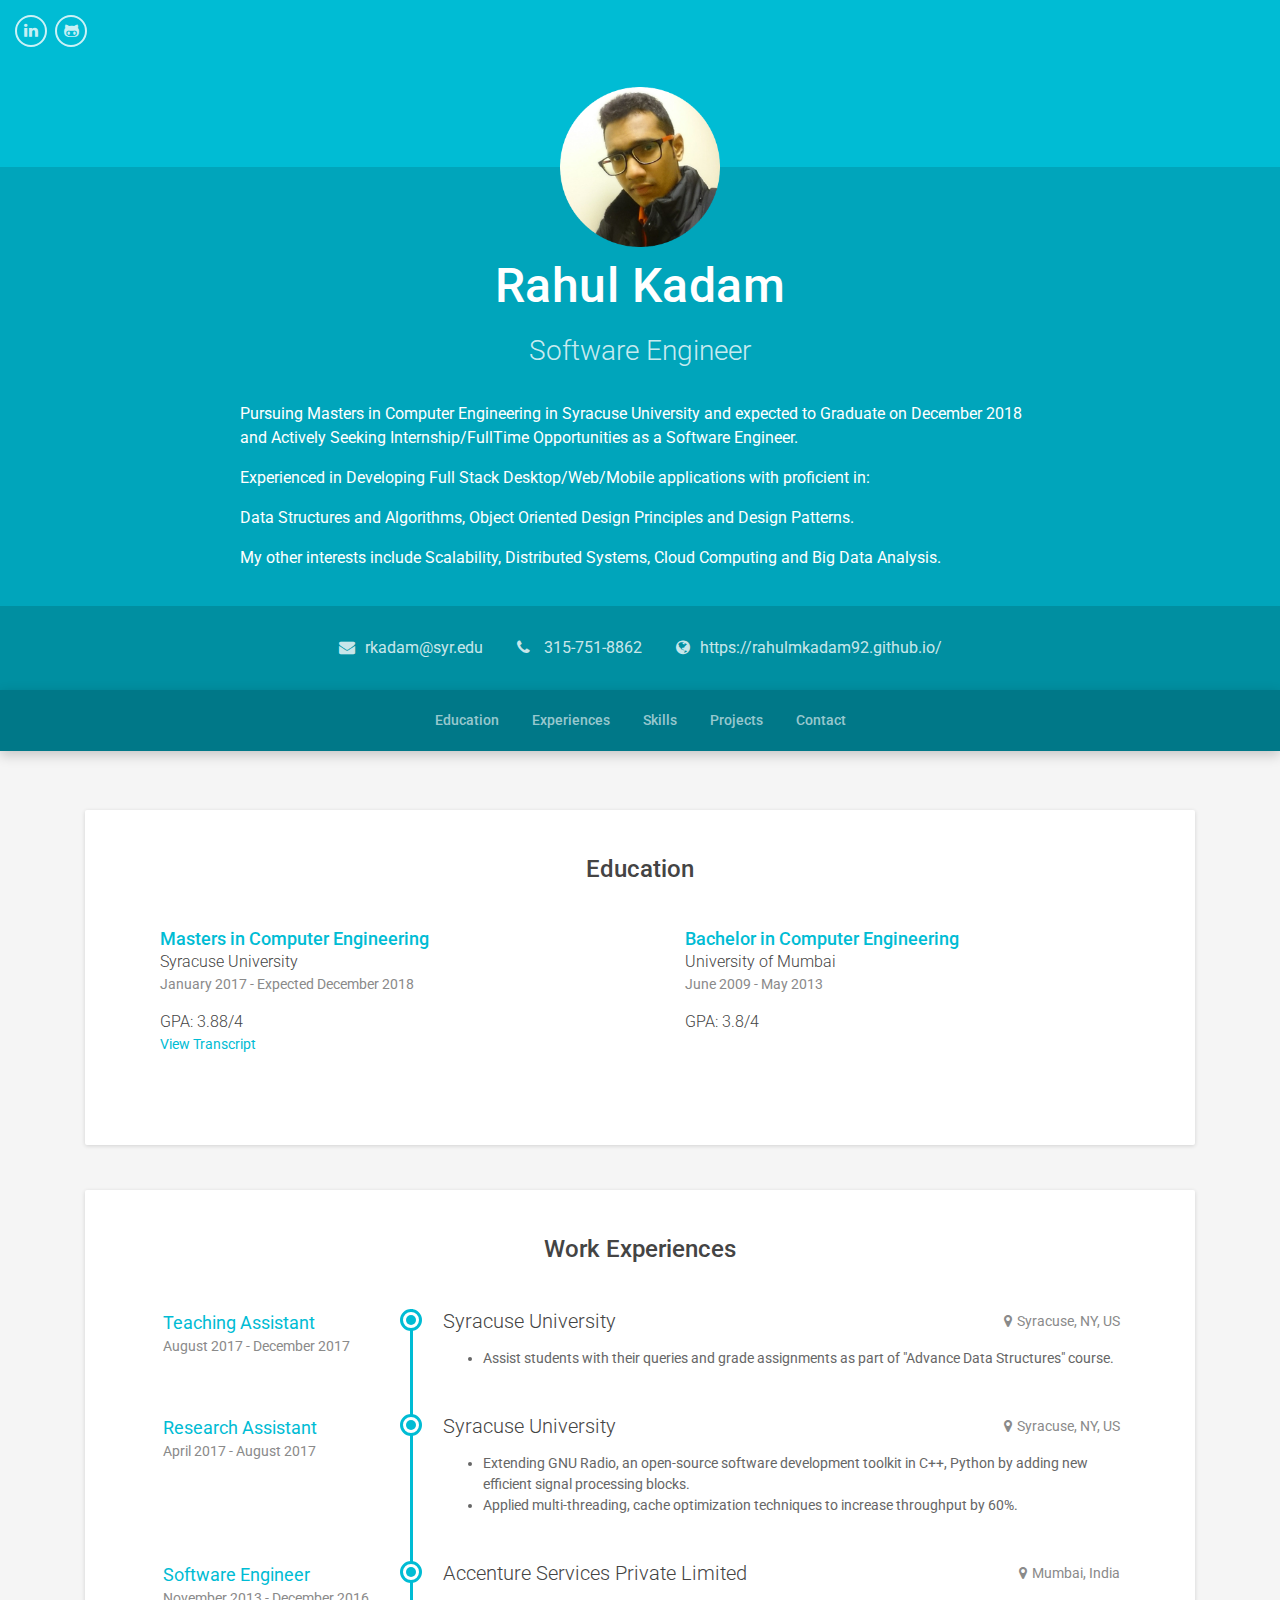
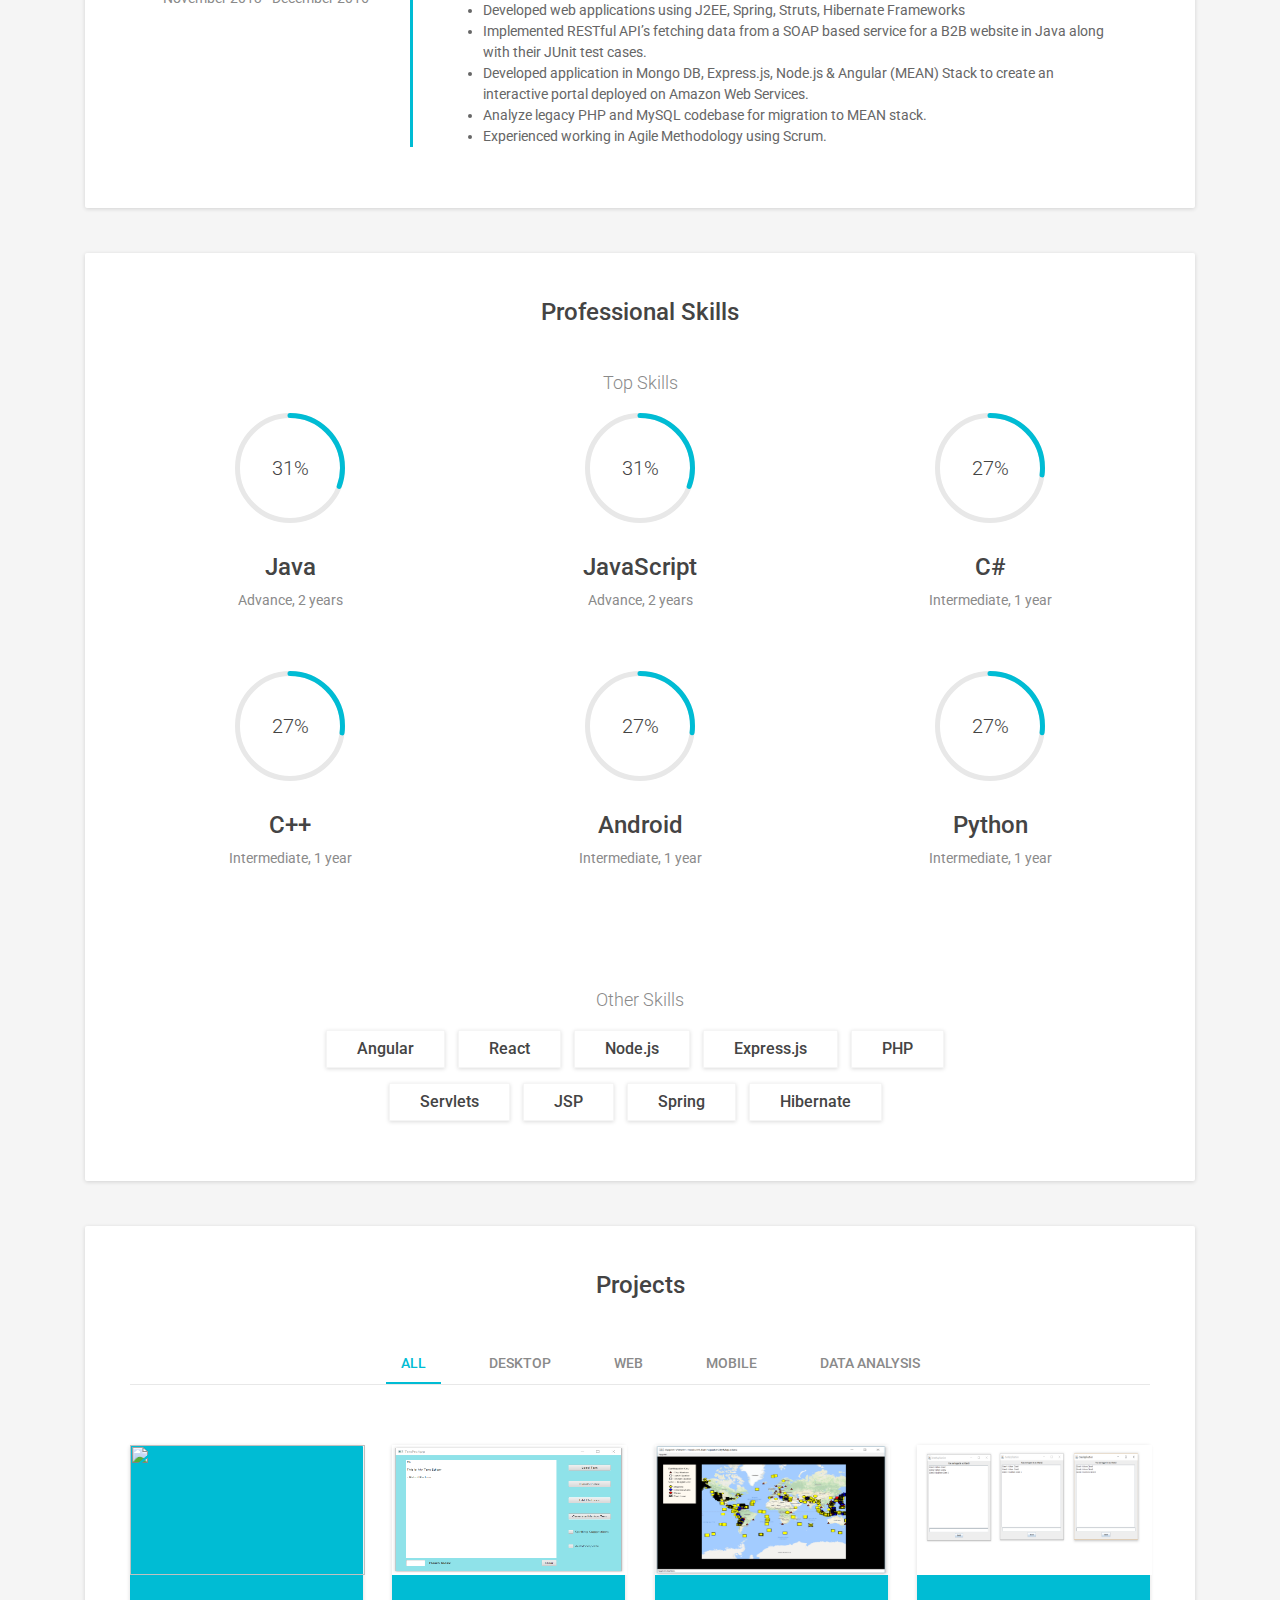
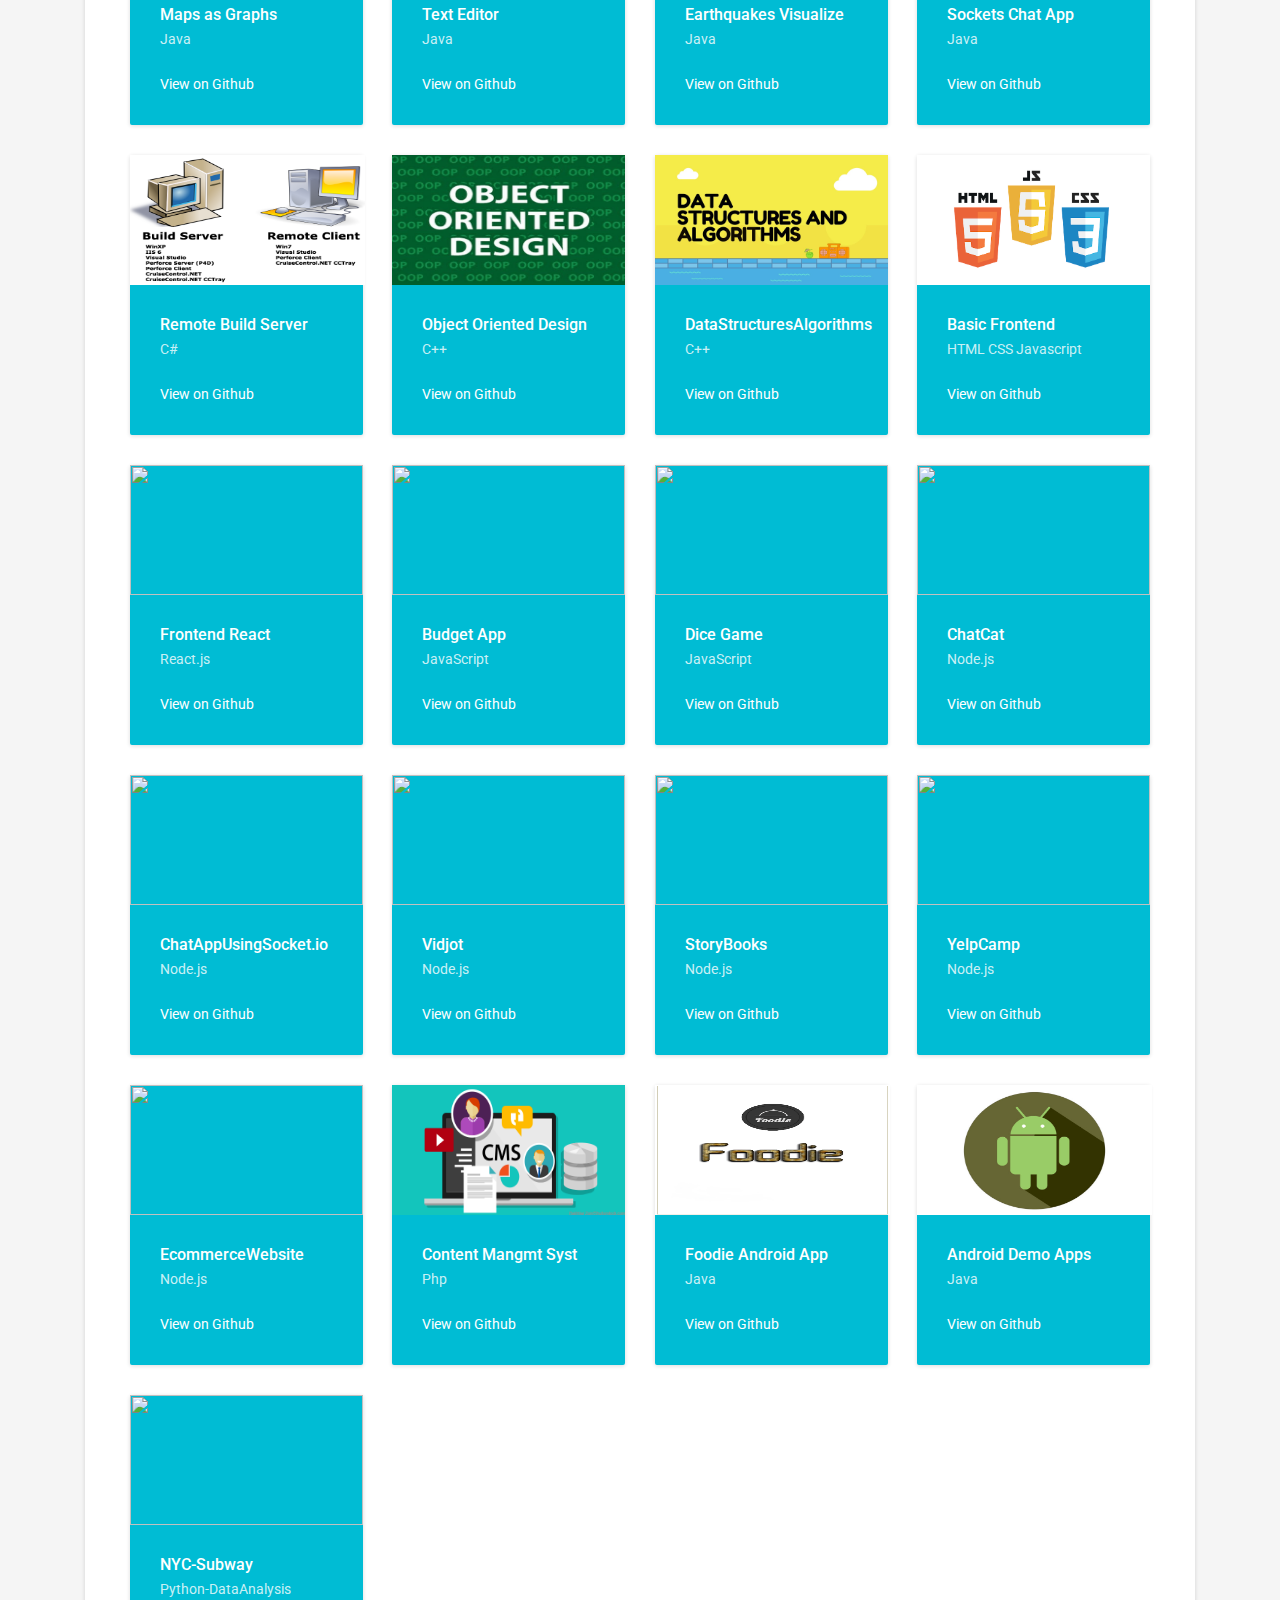
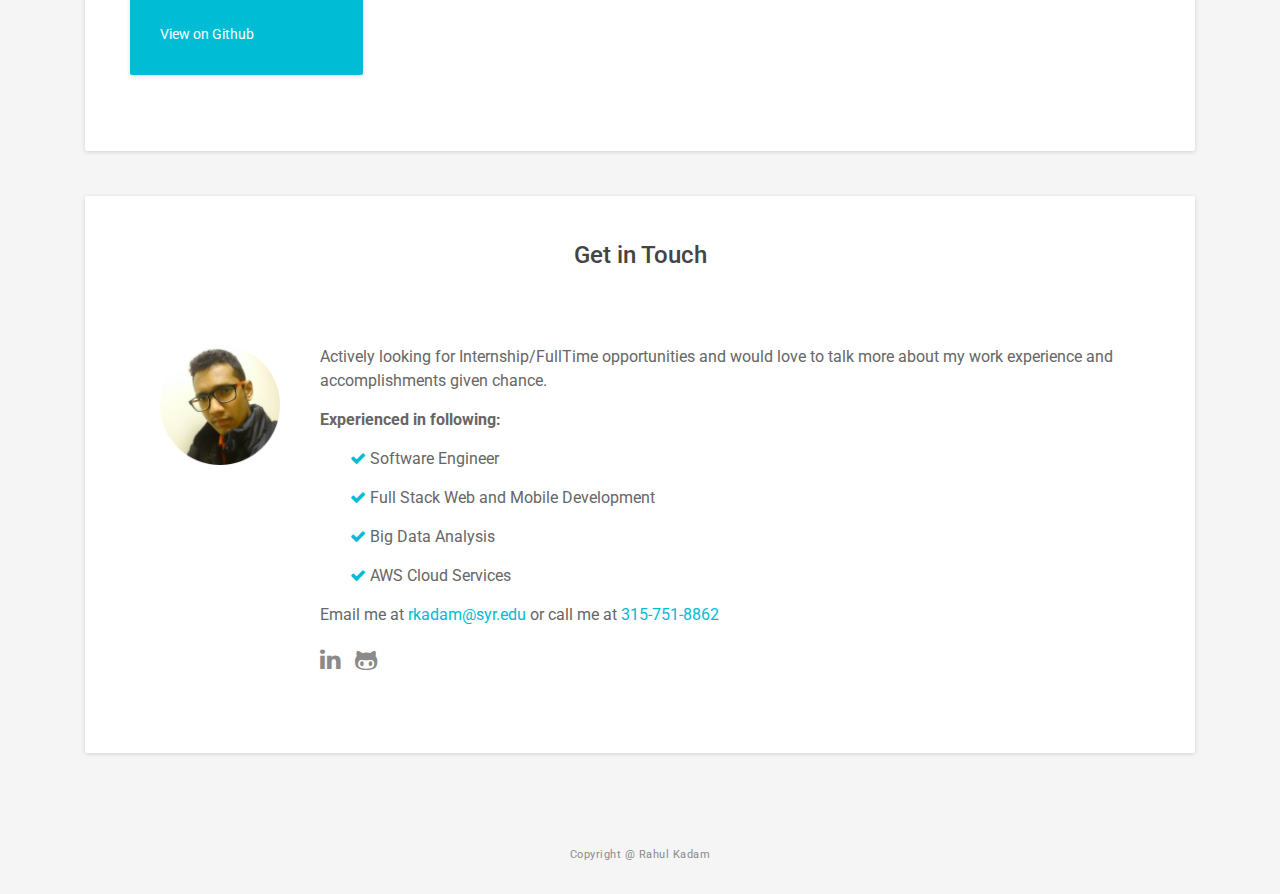
==== commit 49370763: "Python added" ====
--- a/index.html
+++ b/index.html
@@ -29,10 +29,6 @@
     
     <header class="header">
         <div class="top-bar container-fluid">
-            <div class="actions">
-                <a class="btn" href="assets/docs/Resume.pdf"><i class="fa fa-download" aria-hidden="true"></i> Cover Letter</a>
-                <a class="btn" href="assets/docs/Resume.pdf"><i class="fa fa-download" aria-hidden="true"></i> Resume</a>
-            </div><!--//actions-->
             <ul class="social list-inline">
                 <li class="list-inline-item"><a target="_blank" href="https://www.linkedin.com/in/rahulmkadam92/"><i class="fa fa-linkedin" aria-hidden="true"></i></a></li>
                 <li class="list-inline-item"><a target="_blank" href="https://github.com/rahulmkadam92"><i class="fa fa-github-alt" aria-hidden="true"></i></a></li>
@@ -49,10 +45,13 @@
 						Actively Seeking Internship/FullTime Opportunities as a Software Engineer.
 					</p>					
 					<p> Experienced in Developing Full Stack Desktop/Web/Mobile applications with
-						Proficiency in Data Structures and Algorithms, Object Oriented Design Principles and Design Patterns.
+						proficient in: 
 					</p>
-					<p>	Other interests include Big Data Analysis, Cloud Computing, Artificial Intelligence,
-						Machine Learning, Deep Learning.
+					<p>
+						Data Structures and Algorithms, Object Oriented Design Principles and Design Patterns.
+					</p>
+					<p>	
+						My other interests include Scalability, Distributed Systems, Cloud Computing and Big Data Analysis.
 					</p>                
 				</div><!--//profile-->
             </div><!--//container-->
@@ -171,101 +170,79 @@
  
 		<section id="skills-section" class="skills-section section text-center">
             <h2 class="section-title">Professional Skills</h2>
+			<div class="top-skills">
+                <h3 class="subtitle">Top Skills</h3>
+                <div class="row">
+                    <div class="item col-12 col-md-4">
+                        <div class="item-inner">
+                            <div class="chart-easy-pie text-center">
+                                <div class="chart-theme-1 chart" data-percent="85"><span>85</span>%</div>
+                            </div>
+                            <h4 class="skill-name">Java</h4>
+                            <div class="level">Advance, 2 years</div>
+                        </div><!--//item-inner-->
+                    </div><!--//item-->
+                    <div class="item col-12 col-md-4">
+                        <div class="item-inner">
+                            <div class="chart-easy-pie text-center">
+                                <div class="chart-theme-1 chart" data-percent="85"><span>85</span>%</div>
+                            </div>
+                            <h4 class="skill-name">JavaScript</h4>
+                            <div class="level">Advance, 2 years</div>
+                        </div><!--//item-inner-->
+                    </div><!--//item-->
+                    <div class="item col-12 col-md-4">
+                        <div class="item-inner">
+                            <div class="chart-easy-pie text-center">
+                                <div class="chart-theme-1 chart" data-percent="75"><span>75</span>%</div>
+                            </div>
+                            <h4 class="skill-name">C#</h4>
+                            <div class="level">Intermediate, 1 year</div>
+                        </div><!--//item-inner-->
+                    </div><!--//item-->
+                    <div class="item col-12 col-md-4">
+                        <div class="item-inner">
+                            <div class="chart-easy-pie text-center">
+                                <div class="chart-theme-1 chart" data-percent="75"><span>75</span>%</div>
+                            </div>
+                            <h4 class="skill-name">C++</h4>
+                            <div class="level">Intermediate, 1 year</div>
+                        </div><!--//item-inner-->
+                    </div><!--//item-->
+					<div class="item col-12 col-md-4">
+                        <div class="item-inner">
+                            <div class="chart-easy-pie text-center">
+                                <div class="chart-theme-1 chart" data-percent="75"><span>75</span>%</div>
+                            </div>
+                            <h4 class="skill-name">Android</h4>
+                            <div class="level">Intermediate, 1 year</div>
+                        </div><!--//item-inner-->
+                    </div><!--//item--><div class="item col-12 col-md-4">
+                        <div class="item-inner">
+                            <div class="chart-easy-pie text-center">
+                                <div class="chart-theme-1 chart" data-percent="75"><span>75</span>%</div>
+                            </div>
+                            <h4 class="skill-name">Python</h4>
+                            <div class="level">Intermediate, 1 year</div>
+                        </div><!--//item-inner-->
+                    </div><!--//item-->
+                </div><!--//row-->
+            </div><!--//top-skills-->
+			
             <div class="other-skills">
-                <h3 class="subtitle">Programming languages</h3>
+                <h3 class="subtitle">Other Skills</h3>
                 <div class="misc-skills">
-                    <span class="skill-tag">Java</span>
-                    <span class="skill-tag">C++</span>
-                     <span class="skill-tag">C#</span>
-                    <span class="skill-tag">Python</span>
-                    <span class="skill-tag">Scala</span>
-                    <span class="skill-tag">SQL</span>
-					<span class="skill-tag">Shell Script</span>
-					<span class="skill-tag">C</span>
-                </div><br>
-				<h3 class="subtitle">Web Technologies</h3>
-                <div class="misc-skills">
-                    <span class="skill-tag">HTML</span>
-                    <span class="skill-tag">CSS</span>
-                     <span class="skill-tag">Bootstrap</span>
-                    <span class="skill-tag">JavaScript</span>
-                    <span class="skill-tag">AJAX</span>
-                    <span class="skill-tag">jQuery</span>
 					<span class="skill-tag">Angular</span>
 					<span class="skill-tag">React</span>
-                <br>				
-                    <span class="skill-tag">PHP</span>
-                    <span class="skill-tag">Node.js</span>
+					<span class="skill-tag">Node.js</span>
                     <span class="skill-tag">Express.js</span>
-                    <span class="skill-tag">NPM</span>
-					<span class="skill-tag">SOAP Web Services</span>
-					<span class="skill-tag">REST Web Services</span>
-					<br>
-                    <span class="skill-tag">Java EE</span>
-                    <span class="skill-tag">Servlet</span>
+					<span class="skill-tag">PHP</span>
+                <br>
+                    <span class="skill-tag">Servlets</span>
+                    <span class="skill-tag">JSP</span>
+					<span class="skill-tag">Spring</span>
 					<span class="skill-tag">Hibernate</span>
-					<span class="skill-tag">Struts</span>
-					<span class="skill-tag">Spring</span>
-                </div><br>
-				<h3 class="subtitle">Databases, Servers, Operating Systems</h3>
-                <div class="misc-skills">
-                    <span class="skill-tag">Oracle</span>
-                    <span class="skill-tag">SQL Server</span>
-                     <span class="skill-tag">MySQL</span>
-                    <span class="skill-tag">SQLite</span>
-                    <span class="skill-tag">MongoDB</span>
-                <br>				
-                    <span class="skill-tag">Apache Tomcat</span>
-                    <span class="skill-tag">WebLogic</span>
-                     <span class="skill-tag">Apache HTTP</span>
-                    <span class="skill-tag">JBoss</span>
-                <br>				
-                    <span class="skill-tag">Linux</span>
-					<span class="skill-tag">Unix</span>
-                    <span class="skill-tag">Windows</span>
-                     <span class="skill-tag">Mac</span>
-                    <span class="skill-tag">Android</span>
-                </div><br>
-				<h3 class="subtitle">Cloud Technologies</h3>
-                <div class="misc-skills">
-                    <span class="skill-tag">AWS Services:</span>
-                    <span class="skill-tag">Ec2</span>
-                     <span class="skill-tag">VPC</span>
-                    <span class="skill-tag">IAM</span>
-					<span class="skill-tag">S3</span>
-					<span class="skill-tag">Cloud Formation</span>
-					<span class="skill-tag">Route 53</span>
-					<span class="skill-tag">SNS</span>
-					<span class="skill-tag">SQS</span>
-					<span class="skill-tag">Elastic bean stalk</span>
-					<span class="skill-tag">SWF</span>
-                </div><br>
-				<h3 class="subtitle">Big Data Technologies</h3>
-                <div class="misc-skills">
-                    <span class="skill-tag">Hadoop</span>
-                    <span class="skill-tag">Hive</span>
-                    <span class="skill-tag">Pig</span>
-                    <span class="skill-tag">Sqoop</span>
-					<span class="skill-tag">Kafka</span>
-					<span class="skill-tag">HBase</span>
-					<span class="skill-tag">Spark Streaming</span>
-					<span class="skill-tag">Flume</span>
-                </div><br>
-				<h3 class="subtitle">Other Interests</h3>
-                <div class="misc-skills">
-                    <span class="skill-tag">Artificial Intelligence</span>
-                    <span class="skill-tag">Machine Learning</span>
-                     <span class="skill-tag">Deep Learning</span>
-                </div><br>
-				<h3 class="subtitle">Development Tools</h3>
-                <div class="misc-skills">
-                    <span class="skill-tag">Eclipse IDE</span>
-                    <span class="skill-tag">Visual Studio</span>
-                    <span class="skill-tag">Android Studio</span>
-                    <span class="skill-tag">Sublime Text</span>
-					<span class="skill-tag">Git</span>
-					<span class="skill-tag">Github</span>
-                </div>
+                </div>				
             </div><!--//other-skills-->
             
         </section><!--//skills-section-->  
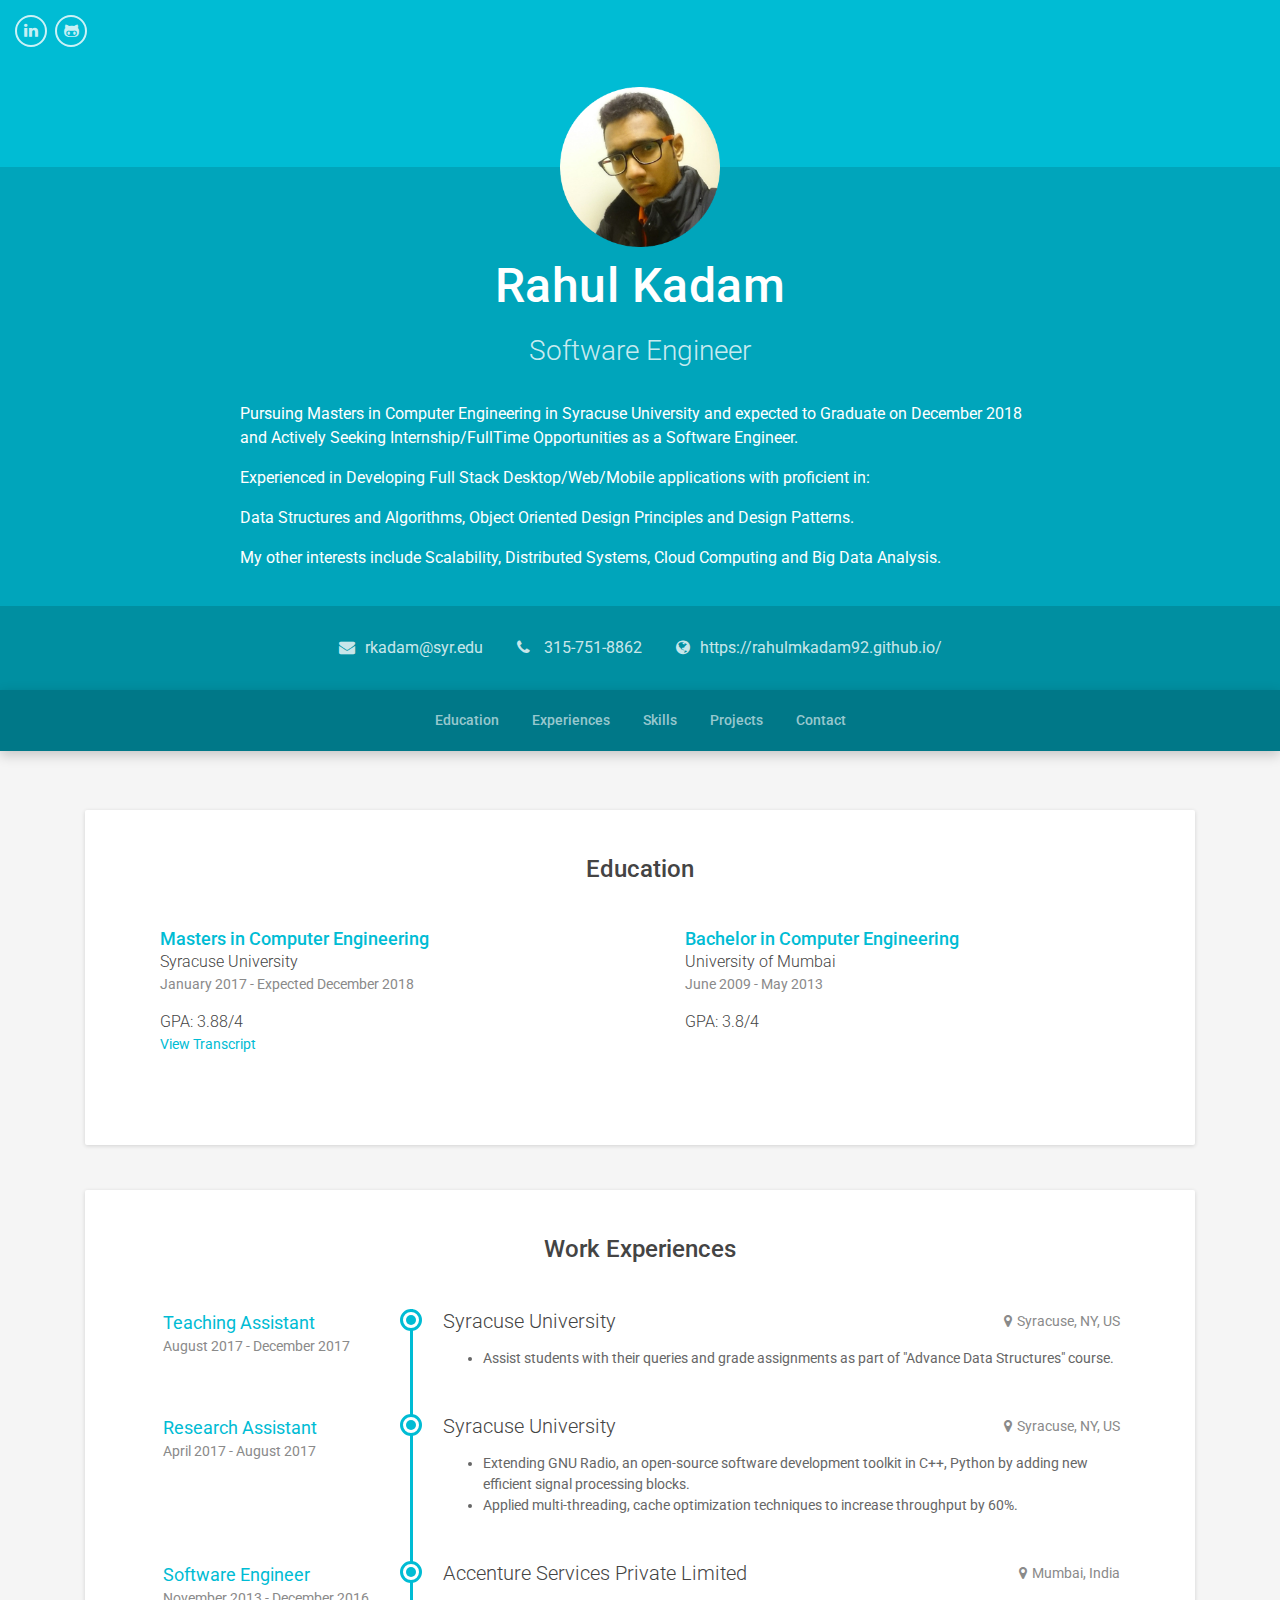
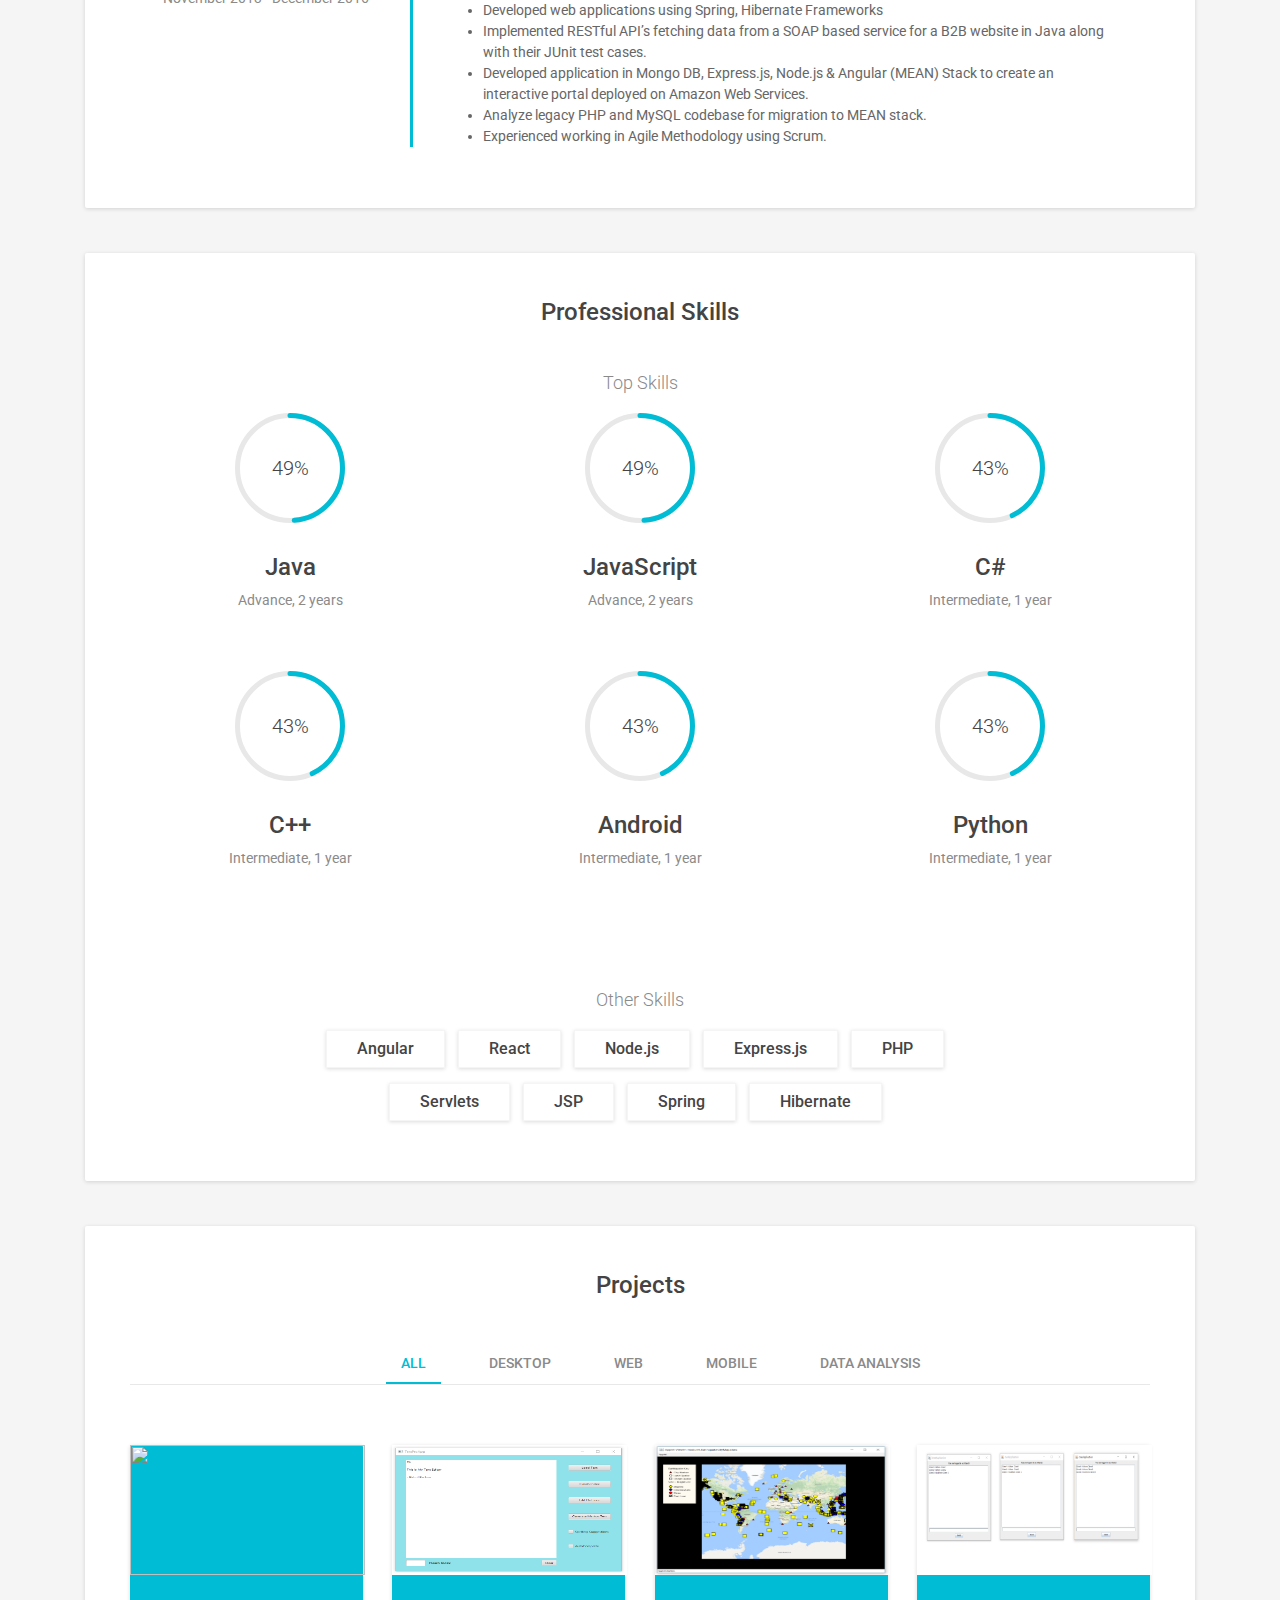
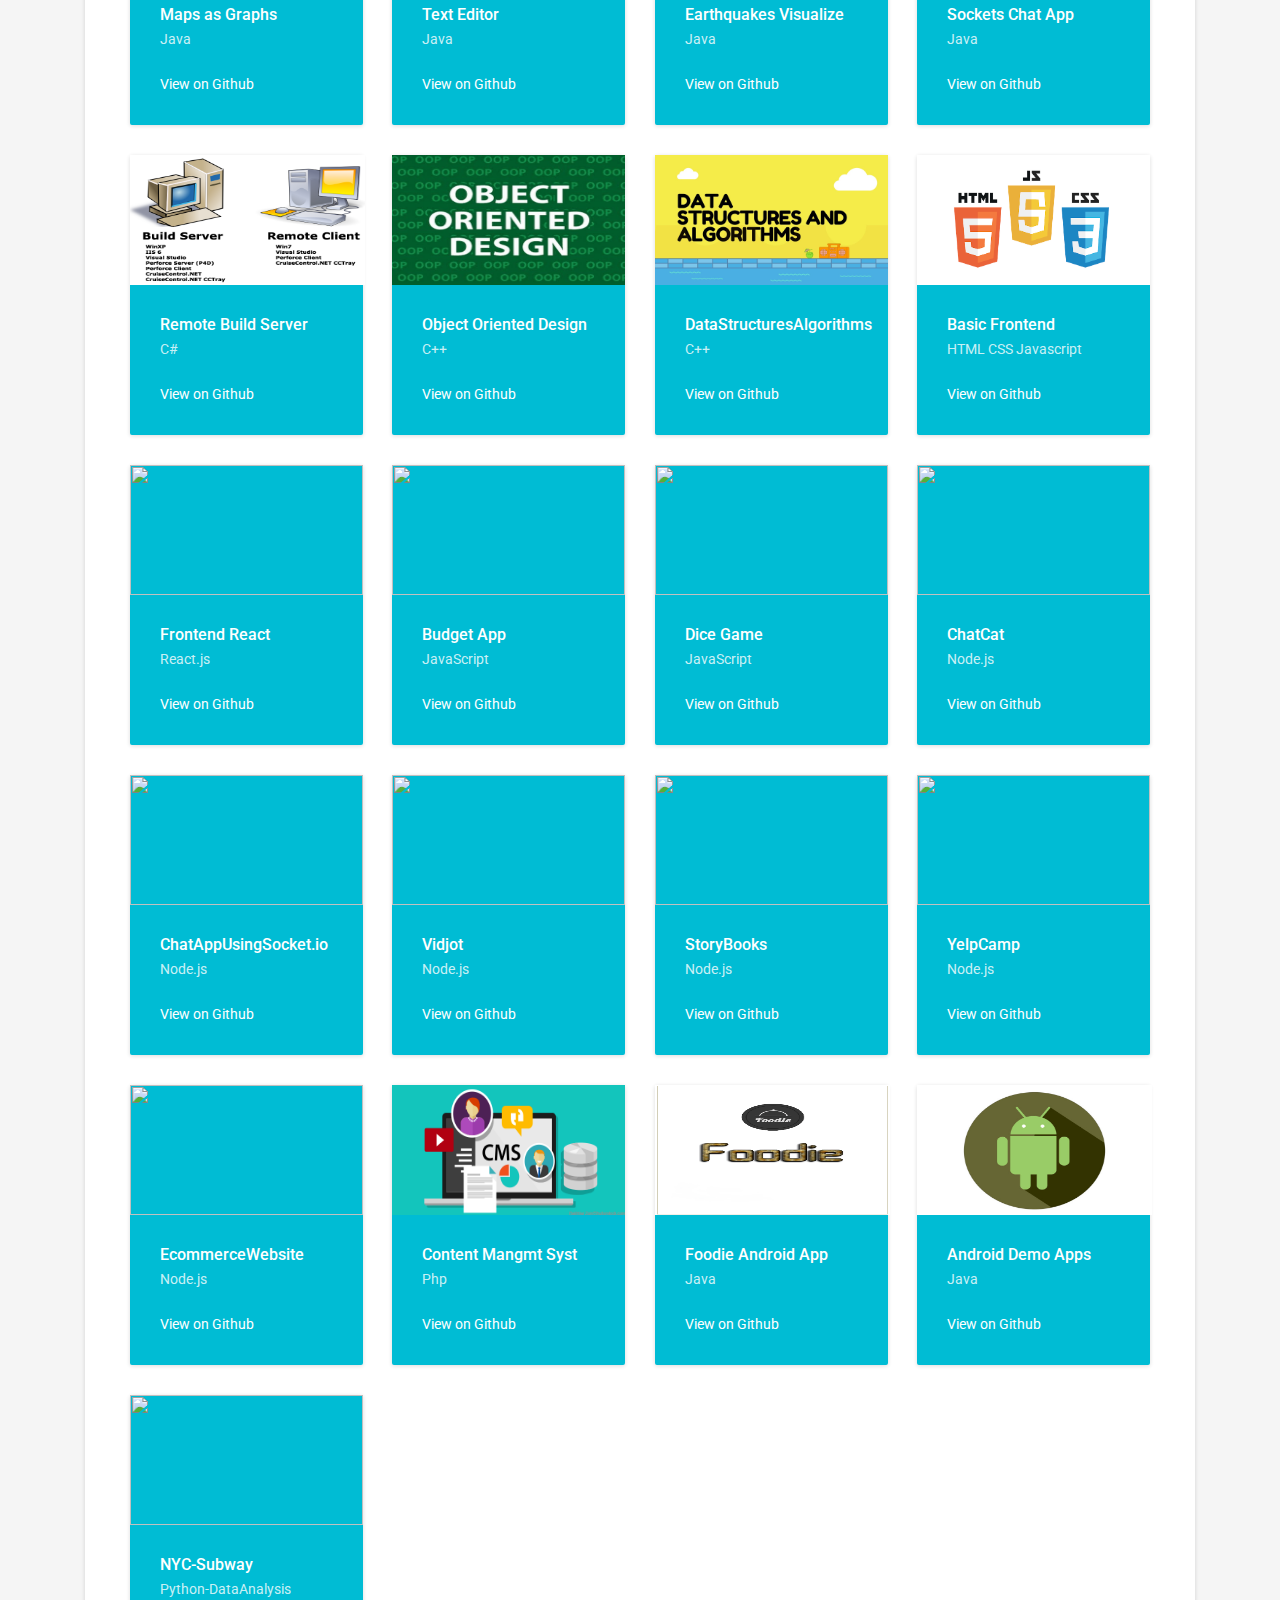
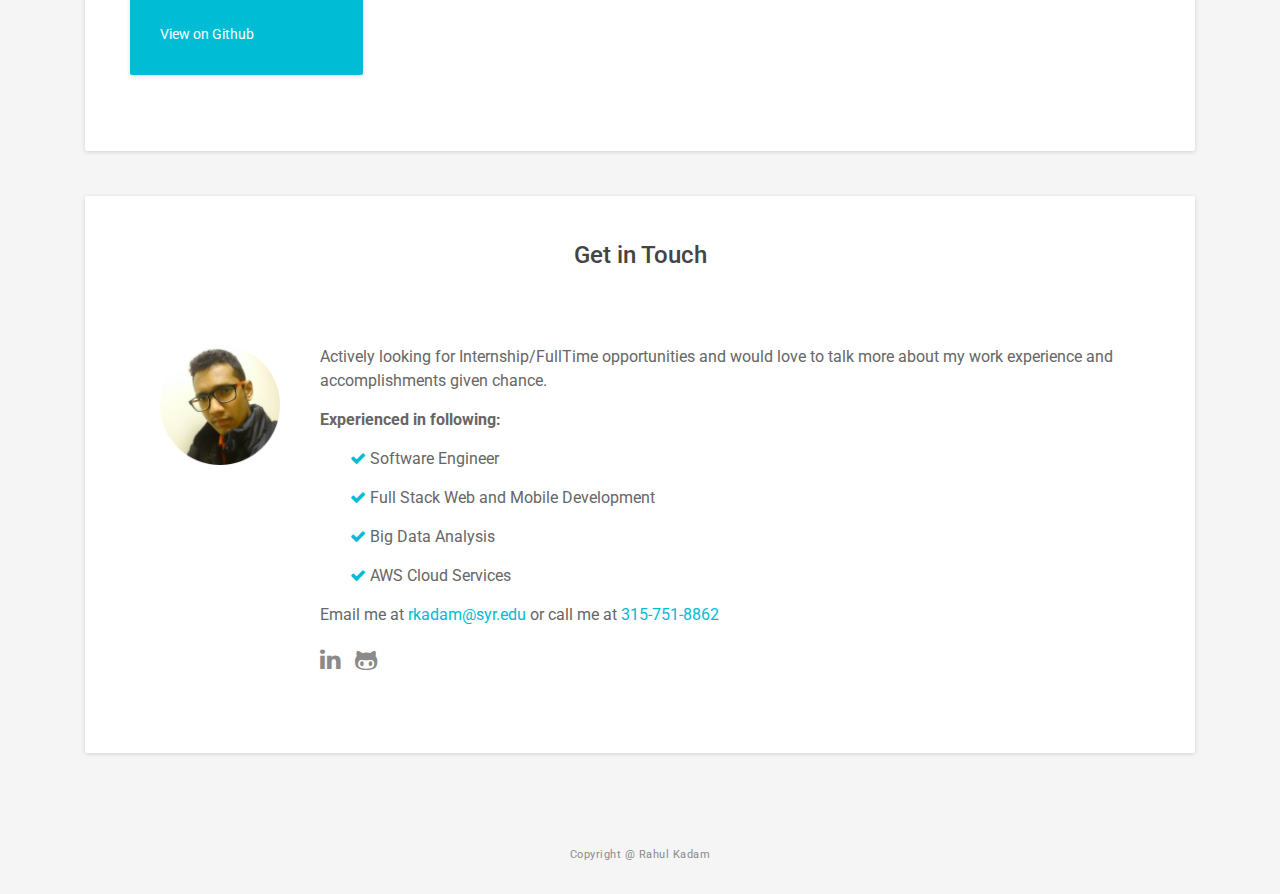
==== commit 876fb85e: "small change exp" ====
--- a/index.html
+++ b/index.html
@@ -157,7 +157,7 @@
                     </div><!--//job-meta-->
                     <div class="job-desc">
                         <ul>
-                            <li>Developed web applications using J2EE, Spring, Struts, Hibernate Frameworks</li>
+                            <li>Developed web applications using Spring, Hibernate Frameworks</li>
 							<li>Implemented RESTful API’s fetching data from a SOAP based service for a B2B website in Java along with their JUnit test cases.</li>
 							<li>Developed application in Mongo DB, Express.js, Node.js & Angular (MEAN) Stack to create an interactive portal deployed on Amazon Web Services.</li>
 							<li>Analyze legacy PHP and MySQL codebase for migration to MEAN stack.</li>
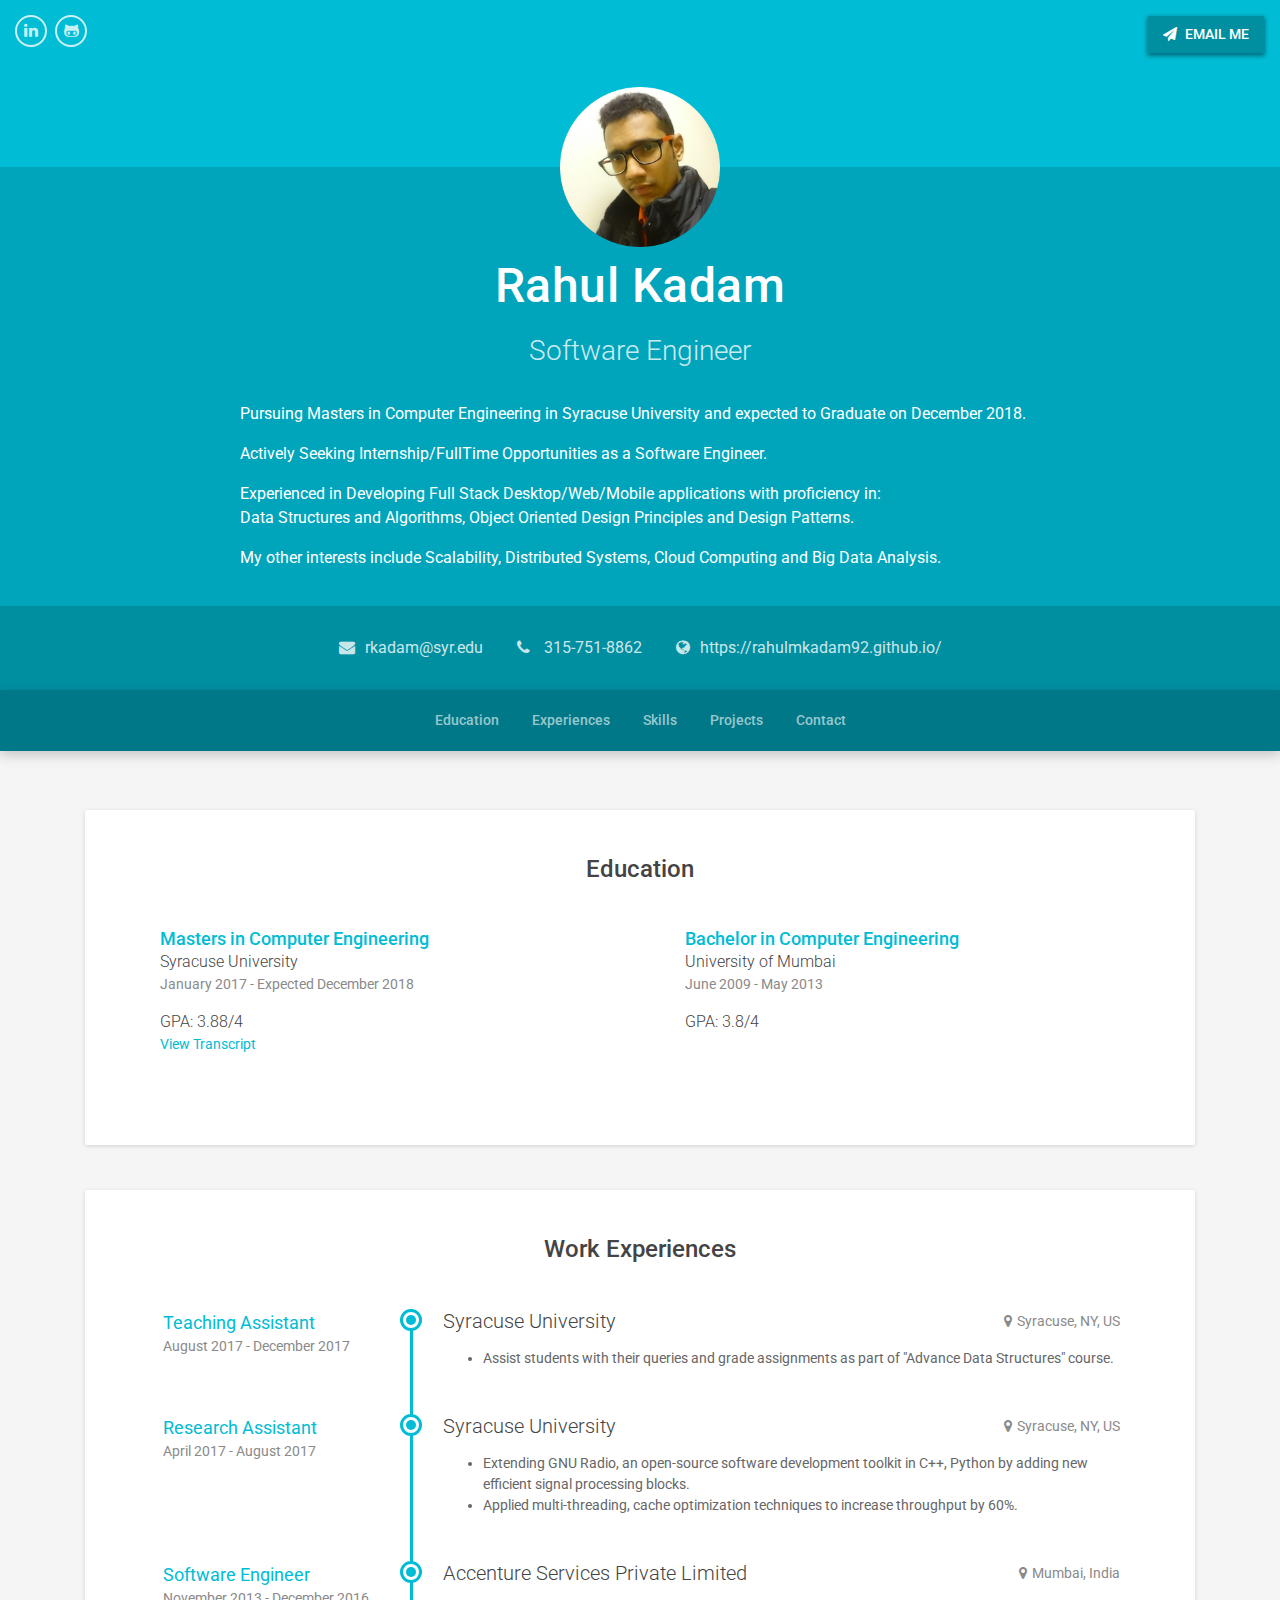
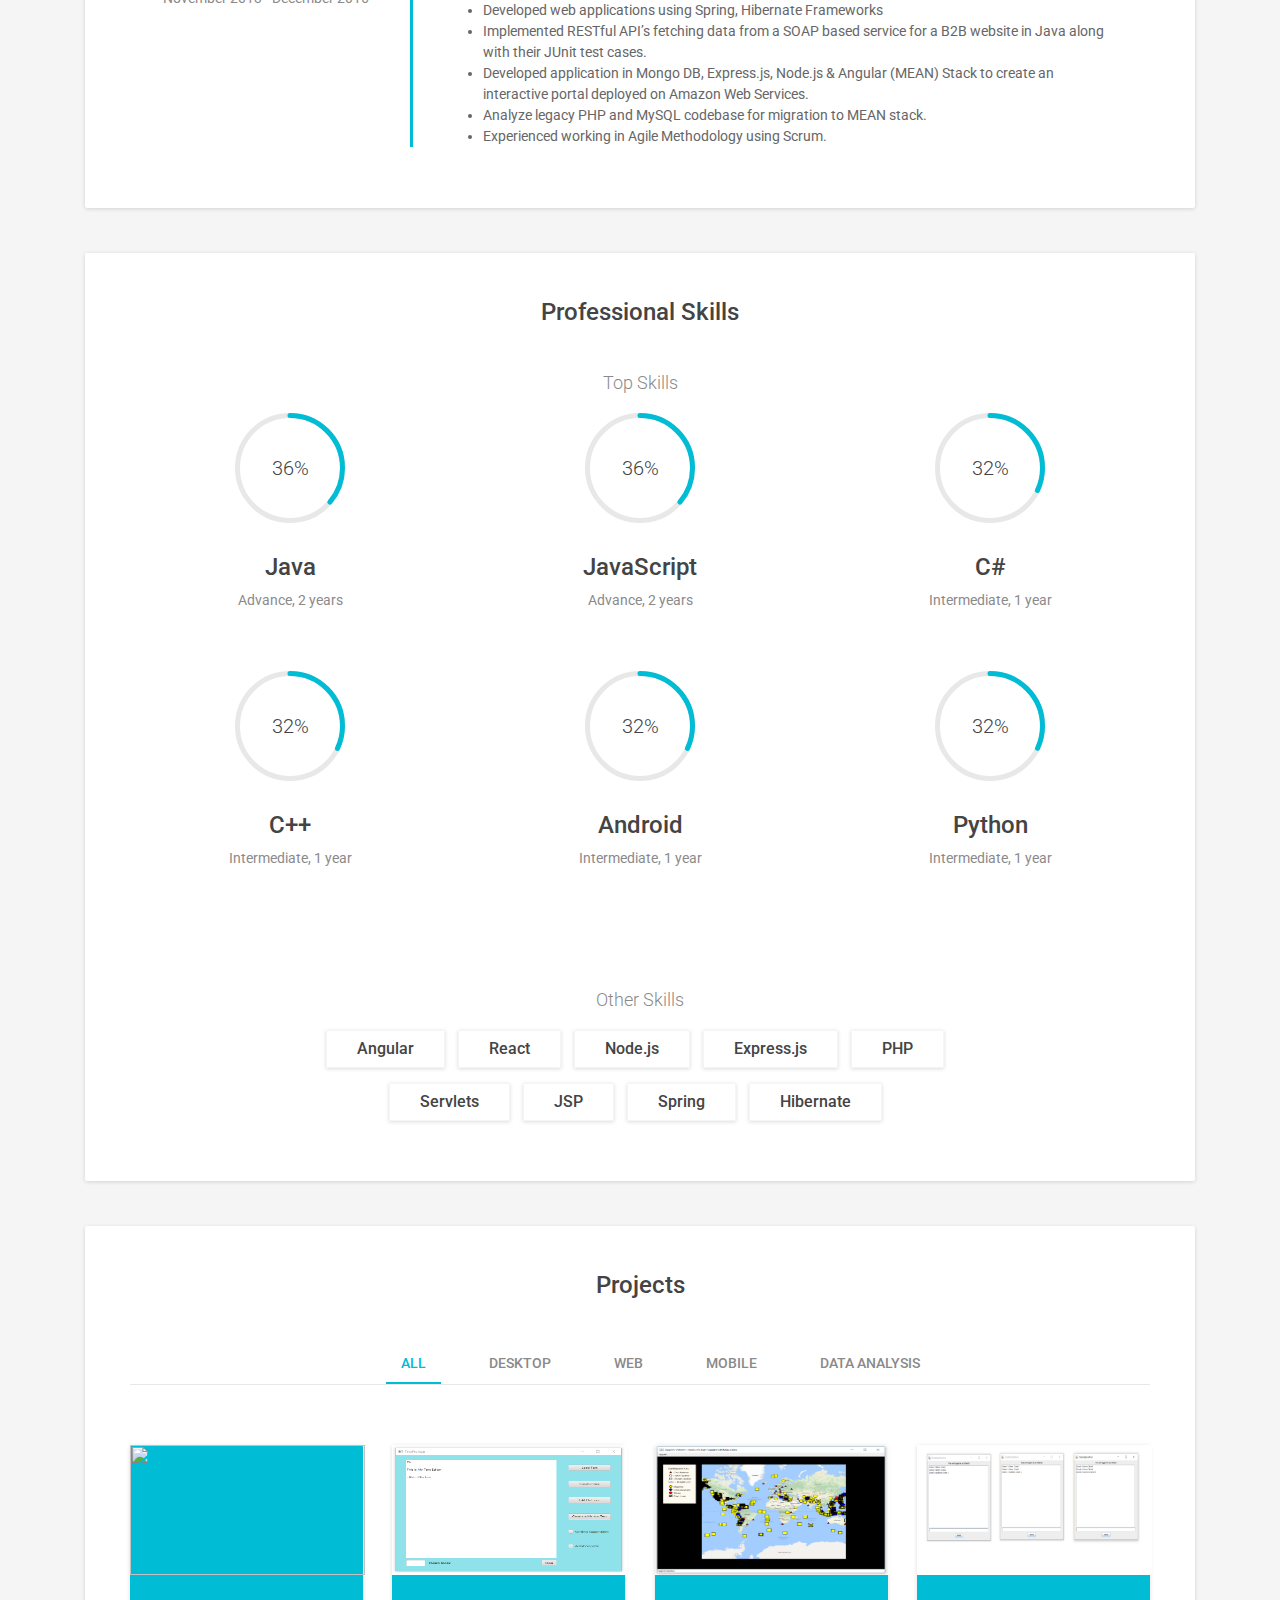
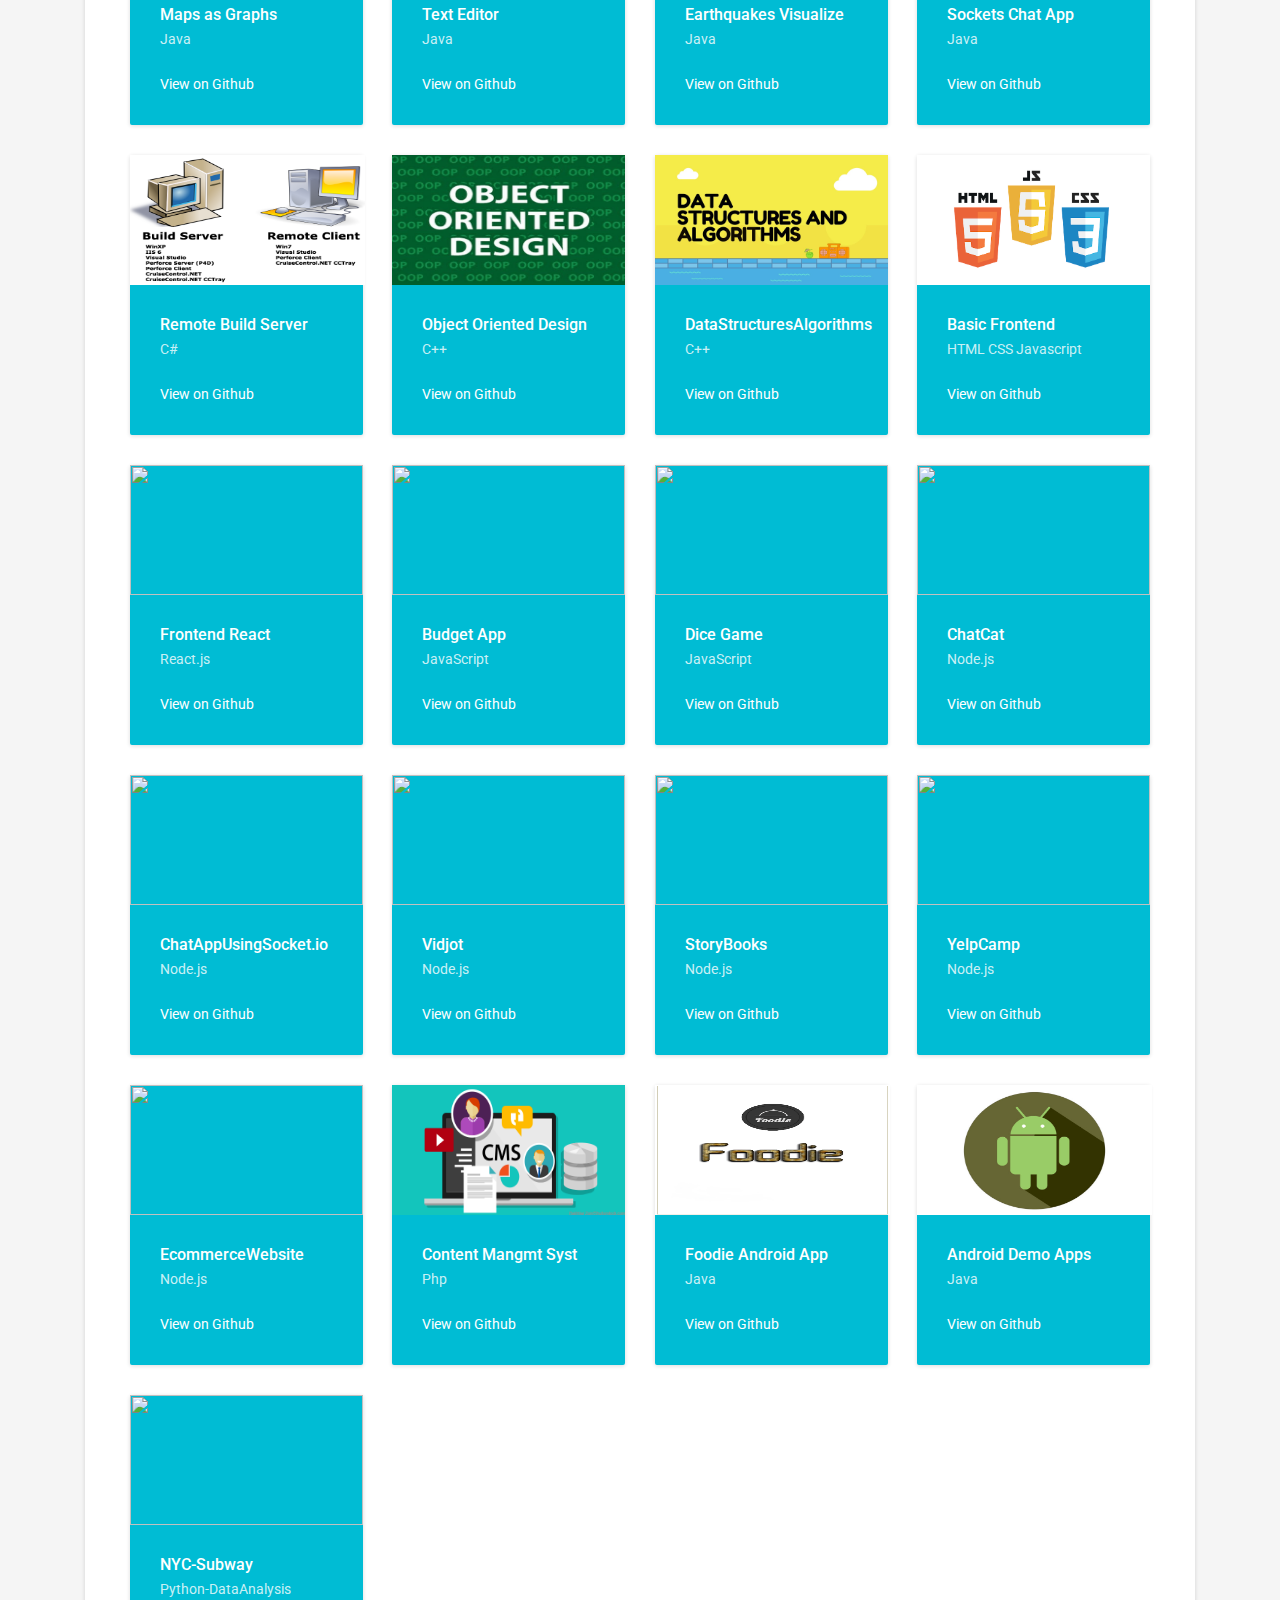
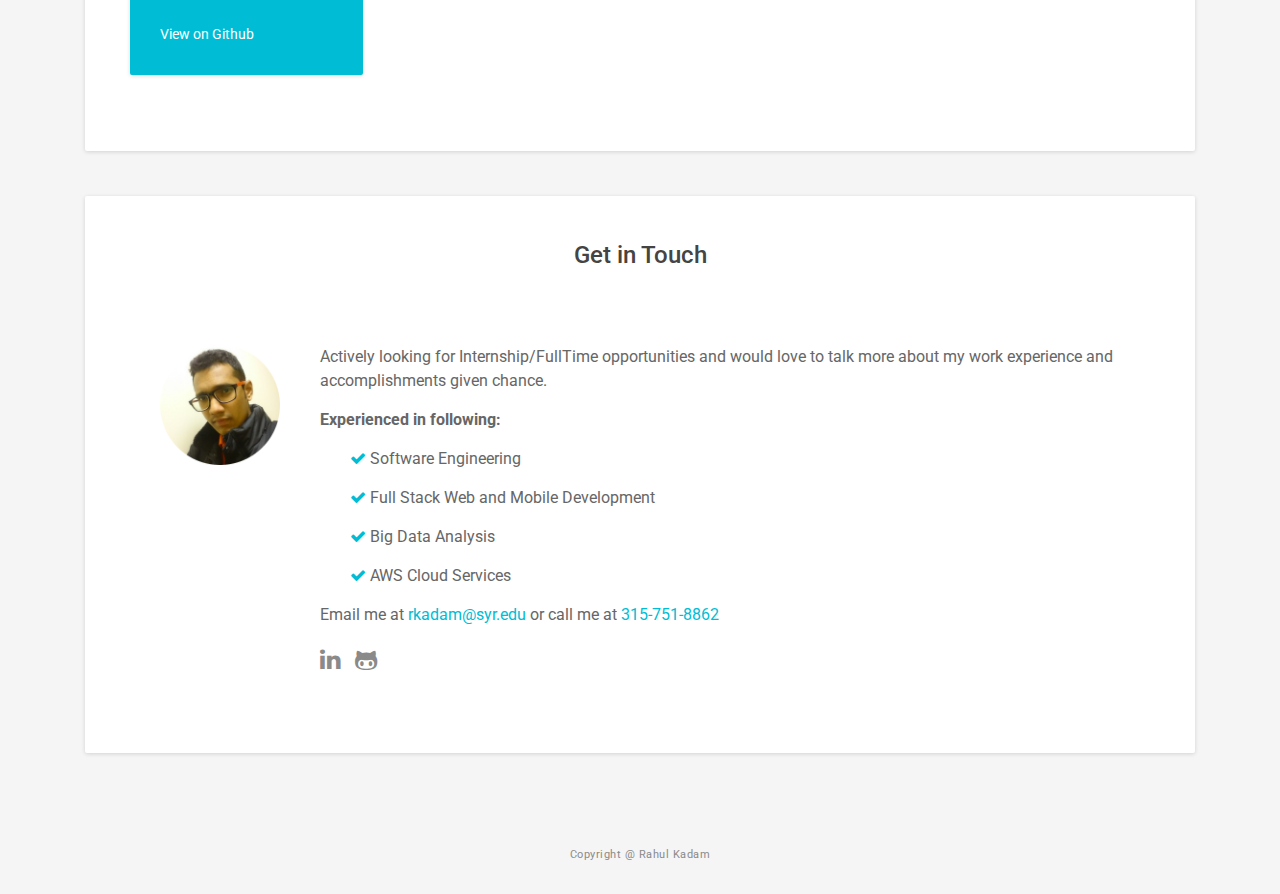
==== commit 480e8cfe: "update" ====
--- a/index.html
+++ b/index.html
@@ -29,6 +29,9 @@
     
     <header class="header">
         <div class="top-bar container-fluid">
+			 <div class="actions">
+                <a class="btn d-none d-md-inline-block" href="mailto:rkadam@syr.edu"><i class="fa fa-paper-plane" aria-hidden="true"></i> Email Me</a>
+            </div>
             <ul class="social list-inline">
                 <li class="list-inline-item"><a target="_blank" href="https://www.linkedin.com/in/rahulmkadam92/"><i class="fa fa-linkedin" aria-hidden="true"></i></a></li>
                 <li class="list-inline-item"><a target="_blank" href="https://github.com/rahulmkadam92"><i class="fa fa-github-alt" aria-hidden="true"></i></a></li>
@@ -41,13 +44,14 @@
                 <h1 class="name">Rahul Kadam</h1>
                 <div class="title">Software Engineer</div>
                 <div class="profile">               
-					<p> Pursuing Masters in Computer Engineering in Syracuse University and expected to Graduate on December 2018 and 
+					<p> 
+						Pursuing Masters in Computer Engineering in Syracuse University and expected to Graduate on December 2018. 
+					</p>
+					<p>
 						Actively Seeking Internship/FullTime Opportunities as a Software Engineer.
 					</p>					
 					<p> Experienced in Developing Full Stack Desktop/Web/Mobile applications with
-						proficient in: 
-					</p>
-					<p>
+						proficiency in:<br> 
 						Data Structures and Algorithms, Object Oriented Design Principles and Design Patterns.
 					</p>
 					<p>	
@@ -543,7 +547,7 @@
 					experience and accomplishments given chance.</p>
                     <p><strong>Experienced in following:</strong></p>
                     <ul class="list-unstyled service-list">
-                        <li><i class="fa fa-check" aria-hidden="true"></i> Software Engineer</li>
+                        <li><i class="fa fa-check" aria-hidden="true"></i> Software Engineering</li>
                         <li><i class="fa fa-check" aria-hidden="true"></i> Full Stack Web and Mobile Development</li>
                         <li><i class="fa fa-check" aria-hidden="true"></i> Big Data Analysis</li>
                         <li><i class="fa fa-check" aria-hidden="true"></i> AWS Cloud Services</li>
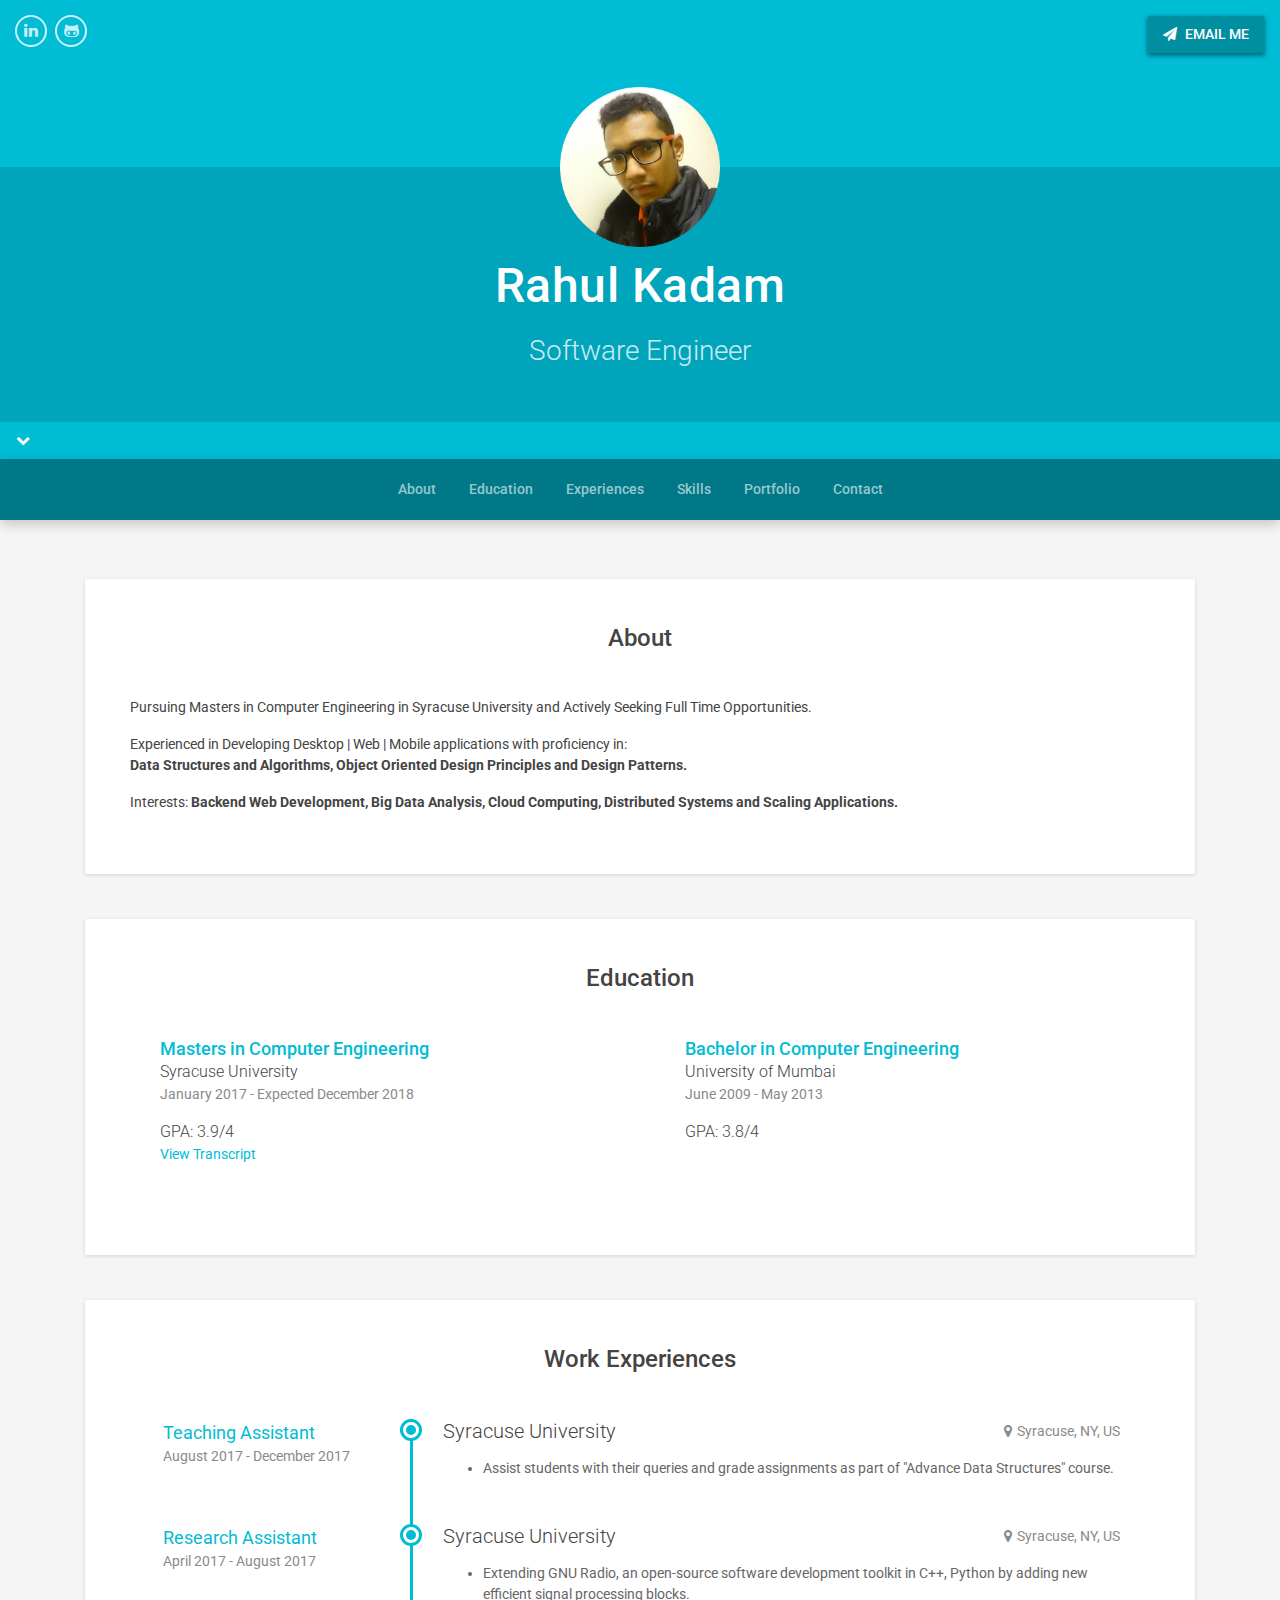
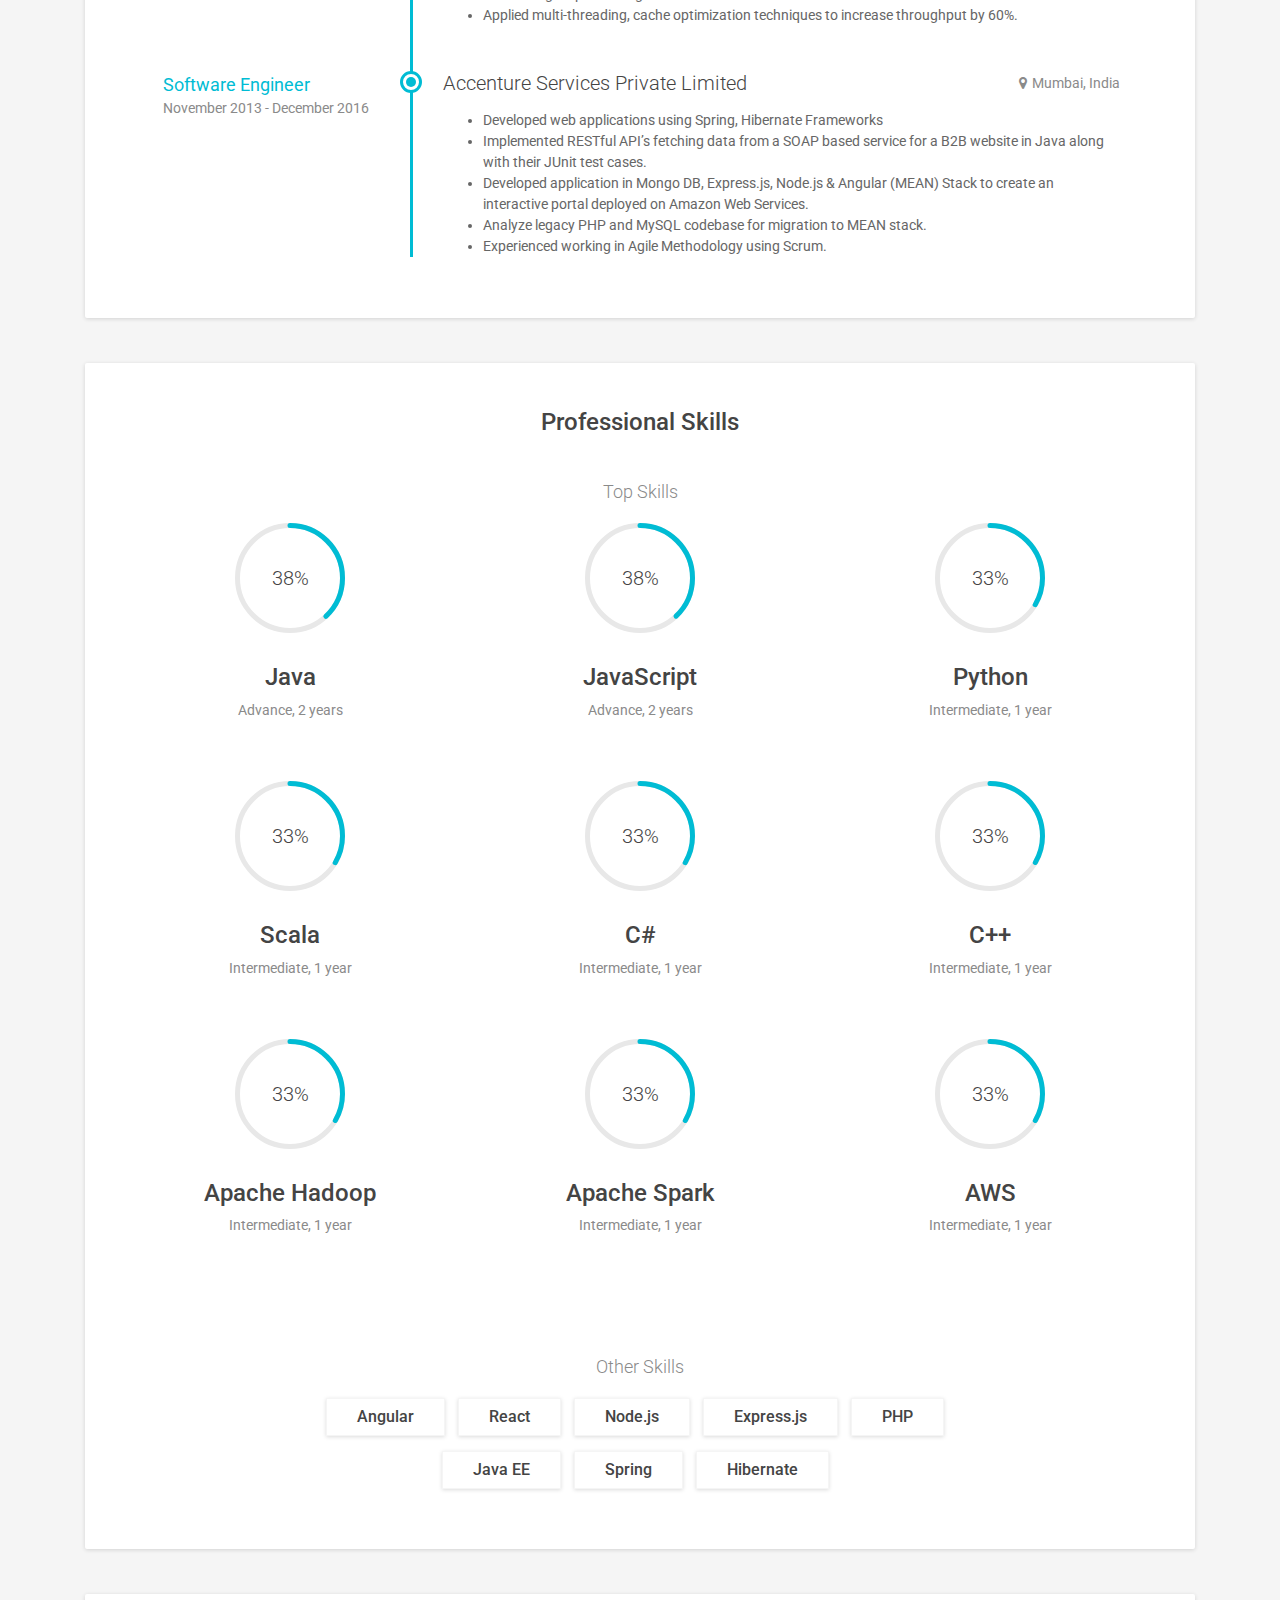
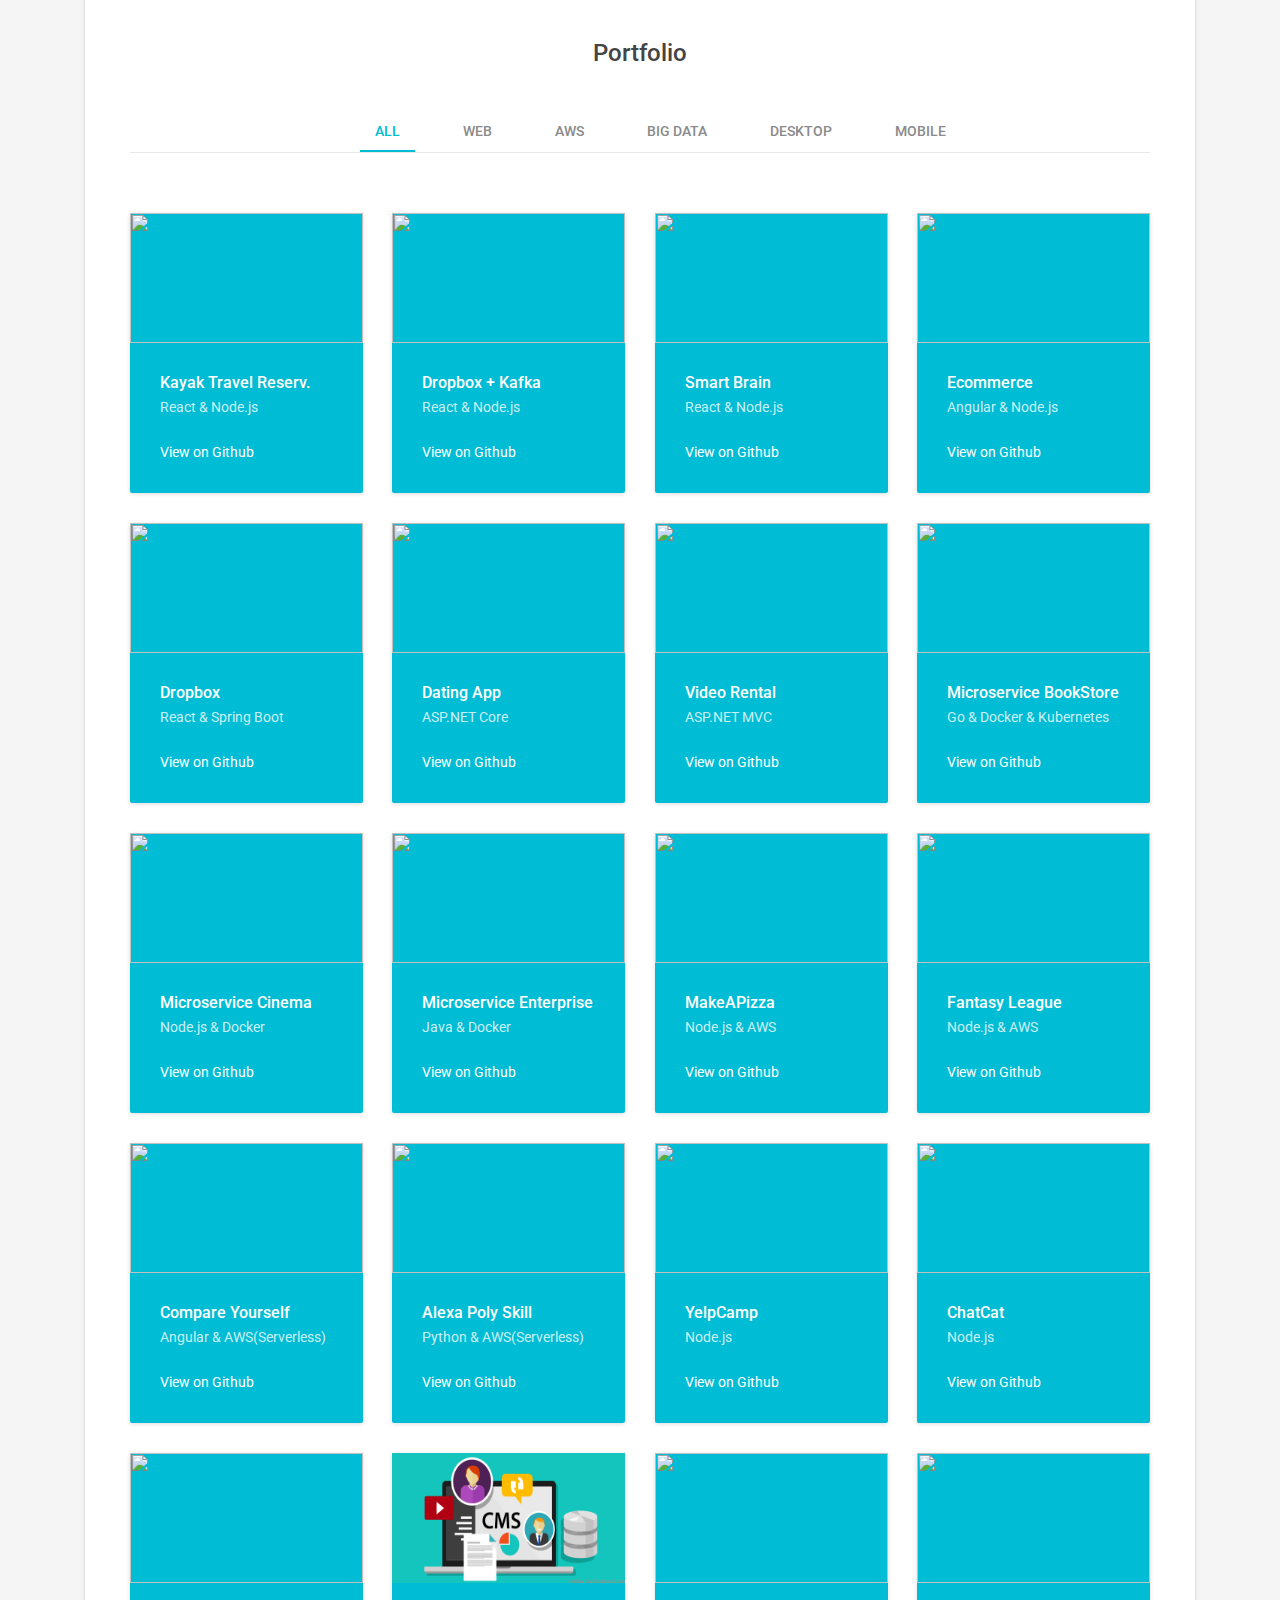
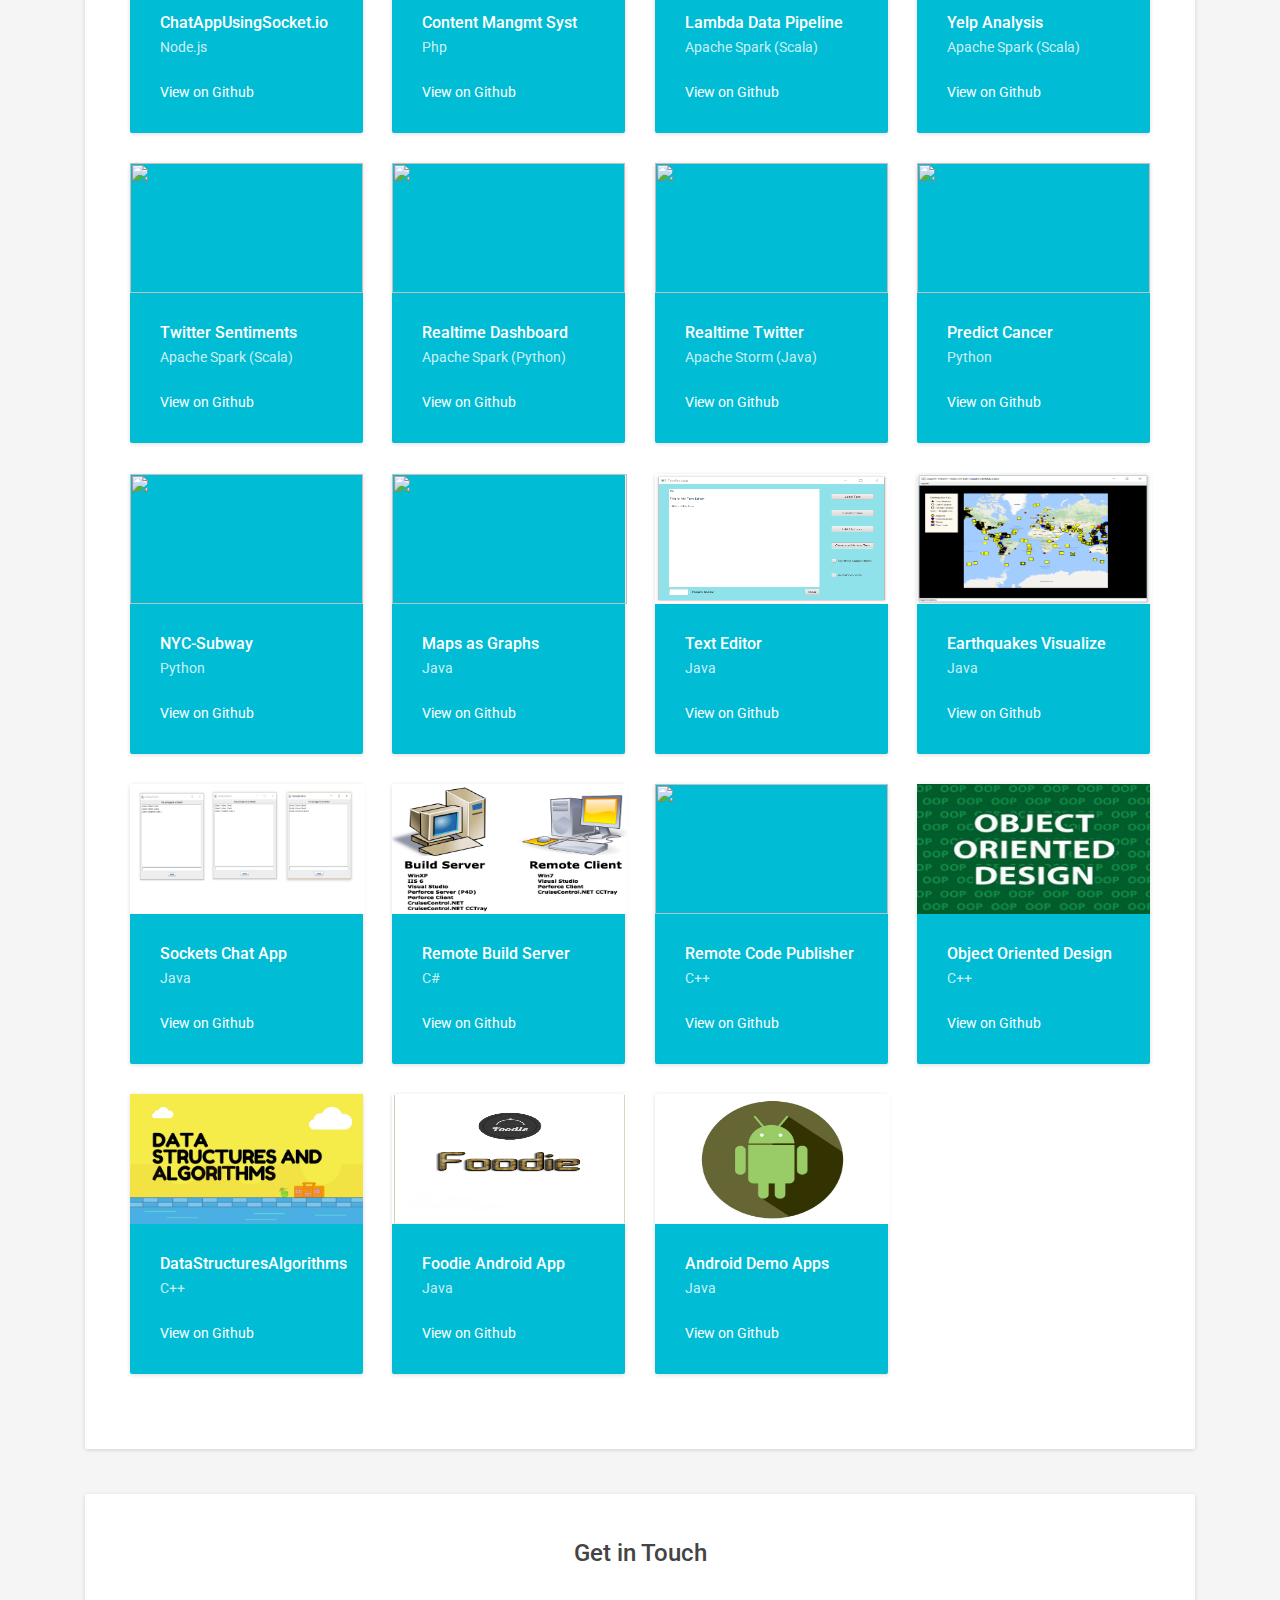
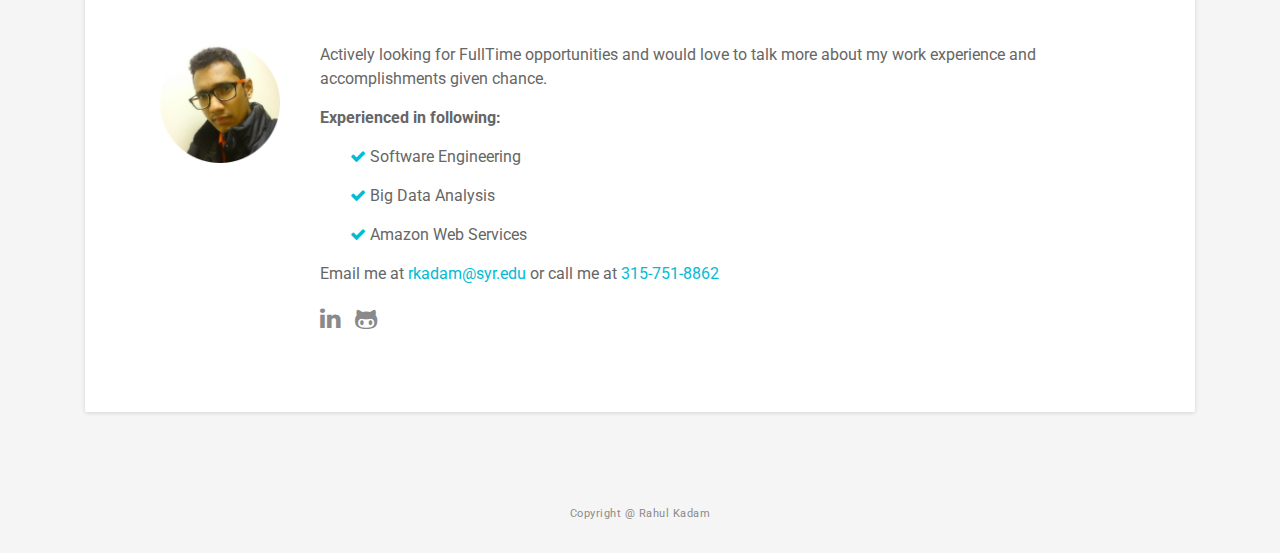
==== commit c553da3f: "lambda added" ====
--- a/index.html
+++ b/index.html
@@ -1,3 +1,4 @@
+
 <!DOCTYPE html>
 <html lang="en"> 
 <head>
@@ -27,8 +28,8 @@
 
 <body>
     
-    <header class="header">
-        <div class="top-bar container-fluid">
+	<header class="header">
+		<div class="top-bar container-fluid">
 			 <div class="actions">
                 <a class="btn d-none d-md-inline-block" href="mailto:rkadam@syr.edu"><i class="fa fa-paper-plane" aria-hidden="true"></i> Email Me</a>
             </div>
@@ -37,57 +38,56 @@
                 <li class="list-inline-item"><a target="_blank" href="https://github.com/rahulmkadam92"><i class="fa fa-github-alt" aria-hidden="true"></i></a></li>
             </ul><!--//social-->
         </div><!--//top-bar-->
-        
-        <div class="intro">
+		
+		<div class="intro">
             <div class="container text-center">
                  <img class="profile-image" src="assets/images/mypic.png" alt="">
                 <h1 class="name">Rahul Kadam</h1>
                 <div class="title">Software Engineer</div>
-                <div class="profile">               
-					<p> 
-						Pursuing Masters in Computer Engineering in Syracuse University and expected to Graduate on December 2018. 
-					</p>
-					<p>
-						Actively Seeking Internship/FullTime Opportunities as a Software Engineer.
-					</p>					
-					<p> Experienced in Developing Full Stack Desktop/Web/Mobile applications with
-						proficiency in:<br> 
-						Data Structures and Algorithms, Object Oriented Design Principles and Design Patterns.
-					</p>
-					<p>	
-						My other interests include Scalability, Distributed Systems, Cloud Computing and Big Data Analysis.
-					</p>                
-				</div><!--//profile-->
             </div><!--//container-->
         </div><!--//intro-->
-        
-        <div class="contact-info">
-            <div class="container text-center">
-                <ul class="list-inline">
-                    <li class="email list-inline-item"><i class="fa fa-envelope"></i><a href="mailto:rkadam@syr.edu">rkadam@syr.edu</a></li>
-                    <li class="list-inline-item"><i class="fa fa-phone"></i> <a href="tel:3157518862">315-751-8862</a></li>
-                    <li class="website list-inline-item"><i class="fa fa-globe"></i><a href="#" target="_blank">https://rahulmkadam92.github.io/</a></li>
-                </ul>
-            </div><!--//container-->
-        </div><!--//contact-info-->
-        
-        <div class="page-nav-space-holder d-none d-md-block">
+
+		<div id="down-arrow">
+          <span><a class="scrollto nav-link" href="#about-section"><i class="fa fa-chevron-down" aria-hidden="true"></i></a></span>
+        </div>
+		
+	</header><!--//header-->
+	
+	
+	<div class="page-nav-space-holder d-none d-md-block">
             <div id="page-nav-wrapper" class="page-nav-wrapper text-center">
                 <div class="container">
                     <ul id="page-nav" class="nav page-nav list-inline">
+						<li class="nav-item"><a class="scrollto nav-link" href="#about-section">About</a></li>
 						<li class="nav-item"><a class="scrollto nav-link" href="#education-section">Education</a></li>
                         <li class="nav-item"><a class="scrollto nav-link" href="#experiences-section">Experiences</a></li>
-                        <li class="nav-item"><a class="scrollto nav-link" href="#skills-section">Skills</a></li>						
-						<li class="nav-item"><a class="scrollto nav-link" href="#portfolio-section">Projects</a></li>
+						<!--<li class="nav-item"><a class="scrollto nav-link" href="#projects-section">Top-Projects</a></li>-->
+                        <li class="nav-item"><a class="scrollto nav-link" href="#skills-section">Skills</a></li>												
+						<li class="nav-item"><a class="scrollto nav-link" href="#portfolio-section">Portfolio</a></li>
                         <li class="nav-item"><a class="scrollto nav-link" href="#contact-section">Contact</a></li>
                     </ul><!--//page-nav-->
                 </div>
             </div><!--//page-nav-wrapper-->
         </div>
-        
-    </header><!--//header-->
     
-    <div class="wrapper container">
+    <div class="wrapper container header2 ">
+		<section id="about-section" class="about-section section">
+            <h2 class="section-title">About</h2>
+            <div class="profile">               
+					<p> 
+						Pursuing Masters in Computer Engineering in Syracuse University and Actively Seeking Full Time Opportunities.
+					</p>					
+					<p> 
+						Experienced in Developing Desktop | Web | Mobile applications with
+						proficiency in:<br>
+						<strong> Data Structures and Algorithms, Object Oriented Design Principles and Design Patterns. </strong> 
+					</p> 
+					<p>	
+						Interests: <strong> Backend Web Development, Big Data Analysis, Cloud Computing, Distributed Systems and Scaling Applications. </strong> 
+					</p>               
+				</div><!--//profile-->
+        </section><!--//section-->
+	
 		<section id="education-section" class="education-section section">
             <h2 class="section-title">Education</h2>
             <div class="row">
@@ -98,7 +98,7 @@
                             Syracuse University 
                         </div><!--//education-boy-->
                         <div class="time">January 2017 - Expected December 2018</div>                        
-                        <div class="education-body">GPA: 3.88/4</div>
+                        <div class="education-body">GPA: 3.9/4</div>
                         <a href="assets/docs/Transcript.pdf" target="_blank">View Transcript</a>
                     </div><!--//item-inner-->
                 </div><!--//item-->
@@ -171,7 +171,40 @@
                 </div><!--//item-->  
             </div><!--//timeline-->
         </section><!--//section-->
- 
+		<!--
+		<section id="projects-section" class="experiences-section section">
+            <h2 class="section-title">Top-Projects</h2>
+            <div class="timeline2">                
+                 <div class="item">
+                    <div class="work-place">
+                        <h3 class="place">Alexa Polly Skill</h3>
+                    </div>                  
+                    <div class="job-desc">
+                      <ul>
+                            <li>Created a service to store text files in DynamoDB using S3, SNS, API Gateway, Lambda ,Polly services and convert them to speech.</li>
+                            <li>Hosted a static website on S3 storage to interact with API Gateway and created REST endpoints for storing the text and retrieving it.</li>
+                            <li>Developed Alexa skill which can read audio files stored in S3 based on user utterances. </li>
+                        </ul> 
+                    </div> 
+                     <a href="https://github.com/Sumant12/AWS_Project" target="_blank"><i class="fa fa-github-alt" aria-hidden="true"></i> View Source code</a>
+                </div>                
+                <div class="item">
+                    <div class="work-place">
+                        <h3 class="place">Analysis of Accident Fatalities</h3>
+                    </div>
+                    <div class="job-desc">
+                            <li>Calculated the statistics such as number of accidents by speed, injury severity by speed, number of accidents per year using Spark Data Frames.</li>
+                            <li>Analyzed the impact of age, sex, seatbelt, air bag on severity rate and death count and brought concrete results using Spark Data Frames.</li>
+                            <li>Trained and applied various machine learning algorithms like Logistic Regression, Decision Tree Classifier, Random Forest, and Gradient-boosted tree classifier using MLlib</li>
+                            <li>Optimized the machine learning results with weighted column approach to overcome unbalanced dataset issues and obtained realistic results.</li>
+                    </div> 
+                    <br>
+                <a href="https://github.com/Sumant12/Analysis-of-Accident-Fatalities" target="_blank"><i class="fa fa-github-alt" aria-hidden="true"></i> View Source code</a>
+                </div>               
+            </div>            
+        </section> 
+		-->
+		
 		<section id="skills-section" class="skills-section section text-center">
             <h2 class="section-title">Professional Skills</h2>
 			<div class="top-skills">
@@ -200,11 +233,29 @@
                             <div class="chart-easy-pie text-center">
                                 <div class="chart-theme-1 chart" data-percent="75"><span>75</span>%</div>
                             </div>
+                            <h4 class="skill-name">Python</h4>
+                            <div class="level">Intermediate, 1 year</div>
+                        </div><!--//item-inner-->
+                    </div><!--//item-->
+                    <div class="item col-12 col-md-4">
+                        <div class="item-inner">
+                            <div class="chart-easy-pie text-center">
+                                <div class="chart-theme-1 chart" data-percent="75"><span>75</span>%</div>
+                            </div>
+                            <h4 class="skill-name">Scala</h4>
+                            <div class="level">Intermediate, 1 year</div>
+                        </div><!--//item-inner-->
+                    </div><!--//item-->
+					<div class="item col-12 col-md-4">
+                        <div class="item-inner">
+                            <div class="chart-easy-pie text-center">
+                                <div class="chart-theme-1 chart" data-percent="75"><span>75</span>%</div>
+                            </div>
                             <h4 class="skill-name">C#</h4>
                             <div class="level">Intermediate, 1 year</div>
                         </div><!--//item-inner-->
                     </div><!--//item-->
-                    <div class="item col-12 col-md-4">
+					<div class="item col-12 col-md-4">
                         <div class="item-inner">
                             <div class="chart-easy-pie text-center">
                                 <div class="chart-theme-1 chart" data-percent="75"><span>75</span>%</div>
@@ -218,15 +269,25 @@
                             <div class="chart-easy-pie text-center">
                                 <div class="chart-theme-1 chart" data-percent="75"><span>75</span>%</div>
                             </div>
-                            <h4 class="skill-name">Android</h4>
+                            <h4 class="skill-name">Apache Hadoop</h4>
                             <div class="level">Intermediate, 1 year</div>
                         </div><!--//item-inner-->
-                    </div><!--//item--><div class="item col-12 col-md-4">
+                    </div><!--//item-->
+					<div class="item col-12 col-md-4">
                         <div class="item-inner">
                             <div class="chart-easy-pie text-center">
                                 <div class="chart-theme-1 chart" data-percent="75"><span>75</span>%</div>
                             </div>
-                            <h4 class="skill-name">Python</h4>
+                            <h4 class="skill-name">Apache Spark</h4>
+                            <div class="level">Intermediate, 1 year</div>
+                        </div><!--//item-inner-->
+                    </div><!--//item-->
+					<div class="item col-12 col-md-4">
+                        <div class="item-inner">
+                            <div class="chart-easy-pie text-center">
+                                <div class="chart-theme-1 chart" data-percent="75"><span>75</span>%</div>
+                            </div>
+                            <h4 class="skill-name">AWS</h4>
                             <div class="level">Intermediate, 1 year</div>
                         </div><!--//item-inner-->
                     </div><!--//item-->
@@ -240,27 +301,371 @@
 					<span class="skill-tag">React</span>
 					<span class="skill-tag">Node.js</span>
                     <span class="skill-tag">Express.js</span>
-					<span class="skill-tag">PHP</span>
+				    <span class="skill-tag">PHP</span>
                 <br>
-                    <span class="skill-tag">Servlets</span>
-                    <span class="skill-tag">JSP</span>
+					<span class="skill-tag">Java EE</span>
 					<span class="skill-tag">Spring</span>
 					<span class="skill-tag">Hibernate</span>
+				<!--<span class="skill-tag">ASP.NET</span>
+					<span class="skill-tag">Entity</span> 
+				<br>
+					<span class="skill-tag">HDFS</span>-->
+					
                 </div>				
             </div><!--//other-skills-->
             
         </section><!--//skills-section-->  
 	   
 	    <section id="portfolio-section" class="portfolio-section section">
-            <h2 class="section-title">Projects</h2>
+            <h2 class="section-title">Portfolio</h2>
             <ul id="filters" class="filters clearfix">
-				<li class="type active" data-filter="*">All</li>
-                <li class="type" data-filter=".desktop">Desktop</li>
+				<li class="type active" data-filter="*">All</li>            
                 <li class="type" data-filter=".web">Web</li>
-				<li class="type" data-filter=".mobile">Mobile</li>
-				<li class="type" data-filter=".dataanalysis">Data Analysis</li>
+				<li class="type" data-filter=".aws">AWS</li>
+				<li class="type" data-filter=".dataanalysis">Big Data</li>
+				<li class="type" data-filter=".desktop">Desktop</li>
+				<li class="type" data-filter=".mobile">Mobile</li>			
             </ul><!--//filters-->
-            <div class="items-wrapper isotope row">
+            <div class="items-wrapper isotope row">	
+				<div class="item web col-lg-3 col-6">
+                    <div class="item-inner">
+                        <figure class="figure">
+                            <img src="assets/images/portfolio/kayak.png" height=130 width=233 alt="" />
+                        </figure>
+                        <div class="content text-left">
+                            <h3 class="sub-title"><a href="#">Kayak Travel Reserv.</a></h3>
+                            <div class="meta">React & Node.js</div>
+                            <div class="action"><a href="#">View on Github</a></div>
+                        </div><!--//content-->    
+                        <a class="link-mask" target ="_blank" href="https://github.com/rahulmkadam92/Kayak-Travel-Reservation"></a>              
+                    </div><!--//item-inner-->
+                </div><!--//item-->	
+				<div class="item web col-lg-3 col-6">
+                    <div class="item-inner">
+                        <figure class="figure">
+                            <img src="assets/images/portfolio/dropbox.PNG" height=130 width=233 alt="" />
+                        </figure>
+                        <div class="content text-left">
+                            <h3 class="sub-title"><a href="#">Dropbox + Kafka</a></h3>
+                            <div class="meta">React & Node.js</div>
+                            <div class="action"><a href="#">View on Github</a></div>
+                        </div><!--//content-->    
+                        <a class="link-mask" target ="_blank" href="https://github.com/rahulmkadam92/Dropbox-React-Kafka-Nodejs"></a>              
+                    </div><!--//item-inner-->
+                </div><!--//item-->	
+				
+				<div class="item web col-lg-3 col-6">
+                    <div class="item-inner">
+                        <figure class="figure">
+                            <img src="assets/images/portfolio/smartbrain.PNG" height=130 width=233 alt="" />
+                        </figure>
+                        <div class="content text-left">
+                            <h3 class="sub-title"><a href="#">Smart Brain</a></h3>
+                            <div class="meta">React & Node.js</div>
+                            <div class="action"><a href="#">View on Github</a></div>
+                        </div><!--//content-->    
+                        <a class="link-mask" target ="_blank" href="https://github.com/rahulmkadam92/Smart-Brain"></a>              
+                    </div><!--//item-inner-->
+                </div><!--//item-->	
+				
+				<div class="item web col-lg-3 col-6">
+                    <div class="item-inner">
+                        <figure class="figure">
+                            <img src="assets/images/portfolio/ecommerce.PNG" height=130 width=233 alt="" />
+                        </figure>
+                        <div class="content text-left">
+                            <h3 class="sub-title"><a href="#">Ecommerce</a></h3>
+                            <div class="meta">Angular & Node.js</div>
+                            <div class="action"><a href="#">View on Github</a></div>
+                        </div><!--//content-->    
+                        <a class="link-mask" target ="_blank" href="https://github.com/rahulmkadam92/Ecommerce"></a>              
+                    </div><!--//item-inner-->
+                </div><!--//item-->	
+				
+				<div class="item web col-lg-3 col-6">
+                    <div class="item-inner">
+                        <figure class="figure">
+                            <img src="assets/images/portfolio/dropbox.PNG" height=130 width=233 alt="" />
+                        </figure>
+                        <div class="content text-left">
+                            <h3 class="sub-title"><a href="#">Dropbox</a></h3>
+                            <div class="meta">React & Spring Boot</div>
+                            <div class="action"><a href="#">View on Github</a></div>
+                        </div><!--//content-->    
+                        <a class="link-mask" target ="_blank" href="https://github.com/rahulmkadam92/Dropbox-React-SpringBoot"></a>              
+                    </div><!--//item-inner-->
+                </div><!--//item-->	
+				
+				<div class="item web col-lg-3 col-6">
+                    <div class="item-inner">
+                        <figure class="figure">
+                            <img src="assets/images/portfolio/dating.PNG" height=130 width=233 alt="" />
+                        </figure>
+                        <div class="content text-left">
+                            <h3 class="sub-title"><a href="#">Dating App</a></h3>
+                            <div class="meta">ASP.NET Core</div>
+                            <div class="action"><a href="#">View on Github</a></div>
+                        </div><!--//content-->    
+                        <a class="link-mask" target ="_blank" href="https://github.com/rahulmkadam92/Dating-App"></a>              
+                    </div><!--//item-inner-->
+                </div><!--//item-->
+				
+				<div class="item web col-lg-3 col-6">
+                    <div class="item-inner">
+                        <figure class="figure">
+                            <img src="assets/images/portfolio/videorental.PNG" height=130 width=233 alt="" />
+                        </figure>
+                        <div class="content text-left">
+                            <h3 class="sub-title"><a href="#">Video Rental</a></h3>
+                            <div class="meta">ASP.NET MVC</div>
+                            <div class="action"><a href="#">View on Github</a></div>
+                        </div><!--//content-->    
+                        <a class="link-mask" target ="_blank" href="https://github.com/rahulmkadam92/Video-Rental"></a>              
+                    </div><!--//item-inner-->
+                </div><!--//item-->				
+				
+				<div class="item web col-lg-3 col-6">
+                    <div class="item-inner">
+                        <figure class="figure">
+                            <img src="assets/images/portfolio/microgo.png" height=130 width=233 alt="" />
+                        </figure>
+                        <div class="content text-left">
+                            <h3 class="sub-title"><a href="#">Microservice BookStore</a></h3>
+                            <div class="meta">Go & Docker & Kubernetes</div>
+                            <div class="action"><a href="#">View on Github</a></div>
+                        </div><!--//content-->    
+                        <a class="link-mask" target ="_blank" href="https://github.com/rahulmkadam92/MicroServices-CloudNative-BookStore-GO"></a>              
+                    </div><!--//item-inner-->
+                </div><!--//item-->
+				
+				<div class="item web col-lg-3 col-6">
+                    <div class="item-inner">
+                        <figure class="figure">
+                            <img src="assets/images/portfolio/micronodejs.png" height=130 width=233 alt="" />
+                        </figure>
+                        <div class="content text-left">
+                            <h3 class="sub-title"><a href="#">Microservice Cinema</a></h3>
+                            <div class="meta">Node.js & Docker</div>
+                            <div class="action"><a href="#">View on Github</a></div>
+                        </div><!--//content-->    
+                        <a class="link-mask" target ="_blank" href="https://github.com/rahulmkadam92/MicroServices-Cinema-Nodejs"></a>              
+                    </div><!--//item-inner-->
+                </div><!--//item-->
+				
+				<div class="item web col-lg-3 col-6">
+                    <div class="item-inner">
+                        <figure class="figure">
+                            <img src="assets/images/portfolio/microjava.PNG" height=130 width=233 alt="" />
+                        </figure>
+                        <div class="content text-left">
+                            <h3 class="sub-title"><a href="#">Microservice Enterprise</a></h3>
+                            <div class="meta">Java & Docker</div>
+                            <div class="action"><a href="#">View on Github</a></div>
+                        </div><!--//content-->    
+                        <a class="link-mask" target ="_blank" href="https://github.com/rahulmkadam92/MicroServices-Enterprise-Java"></a>              
+                    </div><!--//item-inner-->
+                </div><!--//item-->
+				
+				
+				<div class="item aws col-lg-3 col-6">
+                    <div class="item-inner">
+                        <figure class="figure">
+                            <img src="assets/images/portfolio/makeapizza.PNG" height=130 width=233 alt="" />
+                        </figure>
+                        <div class="content text-left">
+                            <h3 class="sub-title"><a href="#">MakeAPizza</a></h3>
+                            <div class="meta">Node.js & AWS</div>
+                            <div class="action"><a href="#">View on Github</a></div>
+                        </div><!--//content-->    
+                        <a class="link-mask" target ="_blank" href="https://github.com/rahulmkadam92/AWS-MakeAPizza"></a>              
+                    </div><!--//item-inner-->
+                </div><!--//item-->	
+				
+				<div class="item aws col-lg-3 col-6">
+                    <div class="item-inner">
+                        <figure class="figure">
+                            <img src="assets/images/portfolio/fantasyleague.PNG" height=130 width=233 alt="" />
+                        </figure>
+                        <div class="content text-left">
+                            <h3 class="sub-title"><a href="#">Fantasy League</a></h3>
+                            <div class="meta">Node.js & AWS</div>
+                            <div class="action"><a href="#">View on Github</a></div>
+                        </div><!--//content-->    
+                        <a class="link-mask" target ="_blank" href="https://github.com/rahulmkadam92/AWS-FantasyLeague"></a>              
+                    </div><!--//item-inner-->
+                </div><!--//item-->	
+				
+				<div class="item aws col-lg-3 col-6">
+                    <div class="item-inner">
+                        <figure class="figure">
+                            <img src="assets/images/portfolio/compareyourself.PNG" height=130 width=233 alt="" />
+                        </figure>
+                        <div class="content text-left">
+                            <h3 class="sub-title"><a href="#">Compare Yourself</a></h3>
+                            <div class="meta">Angular & AWS(Serverless)</div>
+                            <div class="action"><a href="#">View on Github</a></div>
+                        </div><!--//content-->    
+                        <a class="link-mask" target ="_blank" href="https://github.com/rahulmkadam92/Serverless-AWS-CompareYourself"></a>              
+                    </div><!--//item-inner-->
+                </div><!--//item-->
+				
+				<div class="item aws col-lg-3 col-6">
+                    <div class="item-inner">
+                        <figure class="figure">
+                            <img src="assets/images/portfolio/alexa.png" height=130 width=233 alt="" />
+                        </figure>
+                        <div class="content text-left">
+                            <h3 class="sub-title"><a href="#">Alexa Poly Skill</a></h3>
+                            <div class="meta">Python & AWS(Serverless)</div>
+                            <div class="action"><a href="#">View on Github</a></div>
+                        </div><!--//content-->    
+                        <a class="link-mask" target ="_blank" href="https://github.com/rahulmkadam92/Serverless-AWS-AlexaPolySkill"></a>              
+                    </div><!--//item-inner-->
+                </div><!--//item-->
+							
+				<div class="item web col-lg-3 col-6">
+                    <div class="item-inner">
+                        <figure class="figure">
+                            <img src="assets/images/portfolio/YelpCamp.PNG" height=130 width=233 alt="" />
+                        </figure>
+                        <div class="content text-left">
+                            <h3 class="sub-title"><a href="#">YelpCamp</a></h3>
+                            <div class="meta">Node.js</div>
+                            <div class="action"><a href="#">View on Github</a></div>
+                        </div><!--//content-->    
+                        <a class="link-mask" target ="_blank" href="https://github.com/rahulmkadam92/YelpCamp"></a>              
+                    </div><!--//item-inner-->
+                </div><!--//item-->
+				<div class="item web col-lg-3 col-6">
+                    <div class="item-inner">
+                        <figure class="figure">
+                            <img src="assets/images/portfolio/ChatCat.PNG" height=130 width=233 alt="" />
+                        </figure>
+                        <div class="content text-left">
+                            <h3 class="sub-title"><a href="#">ChatCat</a></h3>
+                            <div class="meta">Node.js</div>
+                            <div class="action"><a href="#">View on Github</a></div>
+                        </div><!--//content-->    
+                        <a class="link-mask" target ="_blank" href="https://github.com/rahulmkadam92/ChatCAT"></a>              
+                    </div><!--//item-inner-->
+                </div><!--//item-->	
+				<div class="item web col-lg-3 col-6">
+                    <div class="item-inner">
+                        <figure class="figure">
+                            <img src="assets/images/portfolio/ChatAppUsingSocket.io.PNG" height=130 width=233 alt="" />
+                        </figure>
+                        <div class="content text-left">
+                            <h3 class="sub-title"><a href="#">ChatAppUsingSocket.io</a></h3>
+                            <div class="meta">Node.js</div>
+                            <div class="action"><a href="#">View on Github</a></div>
+                        </div><!--//content-->    
+                        <a class="link-mask" target ="_blank" href="https://github.com/rahulmkadam92/ChatAppUsingSocket.io"></a>              
+                    </div><!--//item-inner-->
+                </div><!--//item-->
+				<div class="item web col-lg-3 col-6">
+                    <div class="item-inner">
+                        <figure class="figure">
+                            <img src="assets/images/portfolio/CMS.png" height=130 width=233 alt="" />
+                        </figure>
+                        <div class="content text-left">
+                            <h3 class="sub-title"><a href="#">Content Mangmt Syst</a></h3>
+                            <div class="meta">Php</div>
+                            <div class="action"><a href="#">View on Github</a></div>
+                        </div><!--//content-->    
+                        <a class="link-mask" target ="_blank" href="https://github.com/rahulmkadam92/ContentManagementSystem"></a>              
+                    </div><!--//item-inner-->
+                </div><!--//item-->	
+				<div class="item dataanalysis col-lg-3 col-6">
+                    <div class="item-inner">
+                        <figure class="figure">
+                            <img src="assets/images/portfolio/lambda.png" height=130 width=233 alt="" />
+                        </figure>
+                        <div class="content text-left">
+                            <h3 class="sub-title"><a href="#">Lambda Data Pipeline</a></h3>
+                            <div class="meta">Apache Spark (Scala)</div>
+                            <div class="action"><a href="#">View on Github</a></div>
+                        </div><!--//content-->
+                        <a class="link-mask" target ="_blank" href="https://github.com/rahulmkadam92/Lambda-Architecture-Data-Pipeline"></a>              
+                    </div><!--//item-inner-->
+                </div><!--//item-->	
+				<div class="item dataanalysis col-lg-3 col-6">
+                    <div class="item-inner">
+                        <figure class="figure">
+                            <img src="assets/images/portfolio/yelp.png" height=130 width=233 alt="" />
+                        </figure>
+                        <div class="content text-left">
+                            <h3 class="sub-title"><a href="#">Yelp Analysis</a></h3>
+                            <div class="meta">Apache Spark (Scala)</div>
+                            <div class="action"><a href="#">View on Github</a></div>
+                        </div><!--//content-->    
+                        <a class="link-mask" target ="_blank" href="https://github.com/rahulmkadam92/YelpDataSet-Analysis-Visualisation"></a>              
+                    </div><!--//item-inner-->
+                </div><!--//item--> 
+				<div class="item dataanalysis col-lg-3 col-6">
+                    <div class="item-inner">
+                        <figure class="figure">
+                            <img src="assets/images/portfolio/twittersentiments.png" height=130 width=233 alt="" />
+                        </figure>
+                        <div class="content text-left">
+                            <h3 class="sub-title"><a href="#">Twitter Sentiments</a></h3>
+                            <div class="meta">Apache Spark (Scala)</div>
+                            <div class="action"><a href="#">View on Github</a></div>
+                        </div><!--//content-->    
+                        <a class="link-mask" target ="_blank" href="https://github.com/rahulmkadam92/Twitter-SparkStreaming-SentimentAnalysis"></a>              
+                    </div><!--//item-inner-->
+                </div><!--//item--> 
+				<div class="item dataanalysis col-lg-3 col-6">
+                    <div class="item-inner">
+                        <figure class="figure">
+                            <img src="assets/images/portfolio/realtimedashboard.png" height=130 width=233 alt="" />
+                        </figure>
+                        <div class="content text-left">
+                            <h3 class="sub-title"><a href="#">Realtime Dashboard</a></h3>
+                            <div class="meta">Apache Spark (Python)</div>
+                            <div class="action"><a href="#">View on Github</a></div>
+                        </div><!--//content-->    
+                        <a class="link-mask" target ="_blank" href="https://github.com/rahulmkadam92/RealTimeAnalyticsDashboard"></a>              
+                    </div><!--//item-inner-->
+                </div><!--//item-->  	
+              	<div class="item dataanalysis col-lg-3 col-6">
+                    <div class="item-inner">
+                        <figure class="figure">
+                            <img src="assets/images/portfolio/realtimetwitter.png" height=130 width=233 alt="" />
+                        </figure>
+                        <div class="content text-left">
+                            <h3 class="sub-title"><a href="#">Realtime Twitter</a></h3>
+                            <div class="meta">Apache Storm (Java)</div>
+                            <div class="action"><a href="#">View on Github</a></div>
+                        </div><!--//content-->    
+                        <a class="link-mask" target ="_blank" href="https://github.com/rahulmkadam92/RealTimeTwitterAnalytics"></a>              
+                    </div><!--//item-inner-->
+                </div><!--//item-->  
+				<div class="item dataanalysis col-lg-3 col-6">
+                    <div class="item-inner">
+                        <figure class="figure">
+                            <img src="assets/images/portfolio/cancerresearch.png" height=130 width=233 alt="" />
+                        </figure>
+                        <div class="content text-left">
+                            <h3 class="sub-title"><a href="#">Predict Cancer</a></h3>
+                            <div class="meta">Python</div>
+                            <div class="action"><a href="#">View on Github</a></div>
+                        </div><!--//content-->    
+                        <a class="link-mask" target ="_blank" href="https://github.com/rahulmkadam92/Predict-Cancer-DataAnalysis"></a>              
+                    </div><!--//item-inner-->
+                </div><!--//item-->
+                <div class="item dataanalysis col-lg-3 col-6">
+                    <div class="item-inner">
+                        <figure class="figure">
+                            <img src="assets/images/portfolio/Nyc-Subway.jpg" height=130 width=233 alt="" />
+                        </figure>
+                        <div class="content text-left">
+                            <h3 class="sub-title"><a href="#">NYC-Subway</a></h3>
+                            <div class="meta">Python</div>
+                            <div class="action"><a href="#">View on Github</a></div>
+                        </div><!--//content-->    
+                        <a class="link-mask" target ="_blank" href="https://github.com/rahulmkadam92/NYC-Subway-DataAnalysis"></a>              
+                    </div><!--//item-inner-->
+                </div><!--//item-->  
 				<div class="item desktop col-lg-3 col-6">
                     <div class="item-inner">
                         <figure class="figure">
@@ -325,6 +730,19 @@
                         </div><!--//content-->    
                         <a class="link-mask" target ="_blank" href="https://github.com/rahulmkadam92/Remote-Build-Server"></a>              
                     </div><!--//item-inner-->
+                </div><!--//item-->				
+				<div class="item desktop col-lg-3 col-6">
+                    <div class="item-inner">
+                        <figure class="figure">
+                            <img src="assets/images/portfolio/ExecutionTab.PNG" height=130 width=233 alt="" />
+                        </figure>
+                        <div class="content text-left">
+                            <h3 class="sub-title"><a href="#">Remote Code Publisher</a></h3>
+                            <div class="meta">C++</div>
+                            <div class="action"><a href="#">View on Github</a></div>
+                        </div><!--//content-->    
+                        <a class="link-mask"  target ="_blank" href="https://github.com/rahulmkadam92/RemoteCodePublisher"></a>              
+                    </div><!--//item-inner-->
                 </div><!--//item-->
 				<div class="item desktop col-lg-3 col-6">
                     <div class="item-inner">
@@ -351,151 +769,8 @@
                         </div><!--//content-->    
                         <a class="link-mask" target ="_blank" href="https://github.com/rahulmkadam92/Advance-Data-Structures-and-Algorithms-Projects"></a>              
                     </div><!--//item-inner-->
-                </div><!--//item-->		
-				<div class="item web col-lg-3 col-6">
-                    <div class="item-inner">
-                        <figure class="figure">
-                            <img src="assets/images/portfolio/BasicFrontendProjects.png" height=130 width=233 alt="" />
-                        </figure>
-                        <div class="content text-left">
-                            <h3 class="sub-title"><a href="#">Basic Frontend</a></h3>
-                            <div class="meta">HTML CSS Javascript</div>
-                            <div class="action"><a href="#">View on Github</a></div>
-                        </div><!--//content-->    
-                        <a class="link-mask" target ="_blank" href="https://github.com/rahulmkadam92/BasicFrontEndProjects"></a>              
-                    </div><!--//item-inner-->
-                </div><!--//item-->		
-				<div class="item web col-lg-3 col-6">
-                    <div class="item-inner">
-                        <figure class="figure">
-                            <img src="assets/images/portfolio/React.png" height=130 width=233 alt="" />
-                        </figure>
-                        <div class="content text-left">
-                            <h3 class="sub-title"><a href="#">Frontend React</a></h3>
-                            <div class="meta">React.js</div>
-                            <div class="action"><a href="#">View on Github</a></div>
-                        </div><!--//content-->    
-                        <a class="link-mask" target ="_blank" href="https://github.com/rahulmkadam92/FrontendReactProjects"></a>              
-                    </div><!--//item-inner-->
-                </div><!--//item-->	
-				<div class="item web col-lg-3 col-6">
-                    <div class="item-inner">
-                        <figure class="figure">
-                            <img src="assets/images/portfolio/BudgetApp.PNG" height=130 width=233 alt="" />
-                        </figure>
-                        <div class="content text-left">
-                            <h3 class="sub-title"><a href="#">Budget App</a></h3>
-                            <div class="meta">JavaScript</div>
-                            <div class="action"><a href="#">View on Github</a></div>
-                        </div><!--//content-->    
-                        <a class="link-mask" target ="_blank" href="https://github.com/rahulmkadam92/the-budget-app-project"></a>              
-                    </div><!--//item-inner-->
-                </div><!--//item-->	
-				<div class="item web col-lg-3 col-6">
-                    <div class="item-inner">
-                        <figure class="figure">
-                            <img src="assets/images/portfolio/DiceGame.PNG" height=130 width=233 alt="" />
-                        </figure>
-                        <div class="content text-left">
-                            <h3 class="sub-title"><a href="#">Dice Game</a></h3>
-                            <div class="meta">JavaScript</div>
-                            <div class="action"><a href="#">View on Github</a></div>
-                        </div><!--//content-->    
-                        <a class="link-mask" target ="_blank" href="https://github.com/rahulmkadam92/dice-game"></a>              
-                    </div><!--//item-inner-->
-                </div><!--//item-->	
-				<div class="item web col-lg-3 col-6">
-                    <div class="item-inner">
-                        <figure class="figure">
-                            <img src="assets/images/portfolio/ChatCat.PNG" height=130 width=233 alt="" />
-                        </figure>
-                        <div class="content text-left">
-                            <h3 class="sub-title"><a href="#">ChatCat</a></h3>
-                            <div class="meta">Node.js</div>
-                            <div class="action"><a href="#">View on Github</a></div>
-                        </div><!--//content-->    
-                        <a class="link-mask" target ="_blank" href="https://github.com/rahulmkadam92/ChatCAT"></a>              
-                    </div><!--//item-inner-->
-                </div><!--//item-->	
-				<div class="item web col-lg-3 col-6">
-                    <div class="item-inner">
-                        <figure class="figure">
-                            <img src="assets/images/portfolio/ChatAppUsingSocket.io.PNG" height=130 width=233 alt="" />
-                        </figure>
-                        <div class="content text-left">
-                            <h3 class="sub-title"><a href="#">ChatAppUsingSocket.io</a></h3>
-                            <div class="meta">Node.js</div>
-                            <div class="action"><a href="#">View on Github</a></div>
-                        </div><!--//content-->    
-                        <a class="link-mask" target ="_blank" href="https://github.com/rahulmkadam92/ChatAppUsingSocket.io"></a>              
-                    </div><!--//item-inner-->
-                </div><!--//item-->	
-				<div class="item web col-lg-3 col-6">
-                    <div class="item-inner">
-                        <figure class="figure">
-                            <img src="assets/images/portfolio/vidjot.gif" height=130 width=233 alt="" />
-                        </figure>
-                        <div class="content text-left">
-                            <h3 class="sub-title"><a href="#">Vidjot</a></h3>
-                            <div class="meta">Node.js</div>
-                            <div class="action"><a href="#">View on Github</a></div>
-                        </div><!--//content-->    
-                        <a class="link-mask" target ="_blank" href="https://github.com/rahulmkadam92/Vidjot"></a>              
-                    </div><!--//item-inner-->
-                </div><!--//item-->
-				<div class="item web col-lg-3 col-6">
-                    <div class="item-inner">
-                        <figure class="figure">
-                            <img src="assets/images/portfolio/STORYBOOKS.gif" height=130 width=233 alt="" />
-                        </figure>
-                        <div class="content text-left">
-                            <h3 class="sub-title"><a href="#">StoryBooks</a></h3>
-                            <div class="meta">Node.js</div>
-                            <div class="action"><a href="#">View on Github</a></div>
-                        </div><!--//content-->    
-                        <a class="link-mask" target ="_blank" href="https://github.com/rahulmkadam92/Storybooks"></a>              
-                    </div><!--//item-inner-->
-                </div><!--//item-->
-				<div class="item web col-lg-3 col-6">
-                    <div class="item-inner">
-                        <figure class="figure">
-                            <img src="assets/images/portfolio/YelpCamp.PNG" height=130 width=233 alt="" />
-                        </figure>
-                        <div class="content text-left">
-                            <h3 class="sub-title"><a href="#">YelpCamp</a></h3>
-                            <div class="meta">Node.js</div>
-                            <div class="action"><a href="#">View on Github</a></div>
-                        </div><!--//content-->    
-                        <a class="link-mask" target ="_blank" href="https://github.com/rahulmkadam92/YelpCamp"></a>              
-                    </div><!--//item-inner-->
-                </div><!--//item-->
-				<div class="item web col-lg-3 col-6">
-                    <div class="item-inner">
-                        <figure class="figure">
-                            <img src="assets/images/portfolio/EcommerceWebsite.png" height=130 width=233 alt="" />
-                        </figure>
-                        <div class="content text-left">
-                            <h3 class="sub-title"><a href="#">EcommerceWebsite</a></h3>
-                            <div class="meta">Node.js</div>
-                            <div class="action"><a href="#">View on Github</a></div>
-                        </div><!--//content-->    
-                        <a class="link-mask" target ="_blank" href="https://github.com/rahulmkadam92/EcommerceWebsite"></a>              
-                    </div><!--//item-inner-->
-                </div><!--//item-->
-				<div class="item web col-lg-3 col-6">
-                    <div class="item-inner">
-                        <figure class="figure">
-                            <img src="assets/images/portfolio/CMS.png" height=130 width=233 alt="" />
-                        </figure>
-                        <div class="content text-left">
-                            <h3 class="sub-title"><a href="#">Content Mangmt Syst</a></h3>
-                            <div class="meta">Php</div>
-                            <div class="action"><a href="#">View on Github</a></div>
-                        </div><!--//content-->    
-                        <a class="link-mask" target ="_blank" href="https://github.com/rahulmkadam92/ContentManagementSystem"></a>              
-                    </div><!--//item-inner-->
-                </div><!--//item-->						
-                <div class="item mobile col-lg-3 col-6">
+                </div><!--//item-->	
+				<div class="item mobile col-lg-3 col-6">
                     <div class="item-inner">
                         <figure class="figure">
                             <img src="assets/images/portfolio/FoodieP.png" height=130 width=235 alt="" />
@@ -520,20 +795,7 @@
                         </div><!--//content-->    
                         <a class="link-mask" target ="_blank" href="https://github.com/rahulmkadam92/AndroidDemoApps"></a>              
                     </div><!--//item-inner-->
-                </div><!--//item-->				
-                <div class="item dataanalysis col-lg-3 col-6">
-                    <div class="item-inner">
-                        <figure class="figure">
-                            <img src="assets/images/portfolio/Nyc-Subway.jpg" height=130 width=233 alt="" />
-                        </figure>
-                        <div class="content text-left">
-                            <h3 class="sub-title"><a href="#">NYC-Subway</a></h3>
-                            <div class="meta">Python-DataAnalysis</div>
-                            <div class="action"><a href="#">View on Github</a></div>
-                        </div><!--//content-->    
-                        <a class="link-mask" target ="_blank" href="https://github.com/rahulmkadam92/NYC-Subway-DataAnalysis"></a>              
-                    </div><!--//item-inner-->
-                </div><!--//item-->  
+                </div><!--//item-->					
             </div><!--//item-wrapper-->
             
         </section><!--//section-->
@@ -543,14 +805,13 @@
             <div class="intro">
                 <img class="profile-image" src="assets/images/mypic.png" alt="">
                 <div class="dialog">
-                    <p>Actively looking for Internship/FullTime opportunities and would love to talk more about my work 
+                    <p>Actively looking for FullTime opportunities and would love to talk more about my work 
 					experience and accomplishments given chance.</p>
                     <p><strong>Experienced in following:</strong></p>
                     <ul class="list-unstyled service-list">
                         <li><i class="fa fa-check" aria-hidden="true"></i> Software Engineering</li>
-                        <li><i class="fa fa-check" aria-hidden="true"></i> Full Stack Web and Mobile Development</li>
                         <li><i class="fa fa-check" aria-hidden="true"></i> Big Data Analysis</li>
-                        <li><i class="fa fa-check" aria-hidden="true"></i> AWS Cloud Services</li>
+						<li><i class="fa fa-check" aria-hidden="true"></i> Amazon Web Services</li>
                     </ul>
                     <p>Email me at <a href="mailto:rkadam@syr.edu">rkadam@syr.edu</a> or call me at <a href="tel:3157518862">315-751-8862</a></p>
                     <ul class="social list-inline">
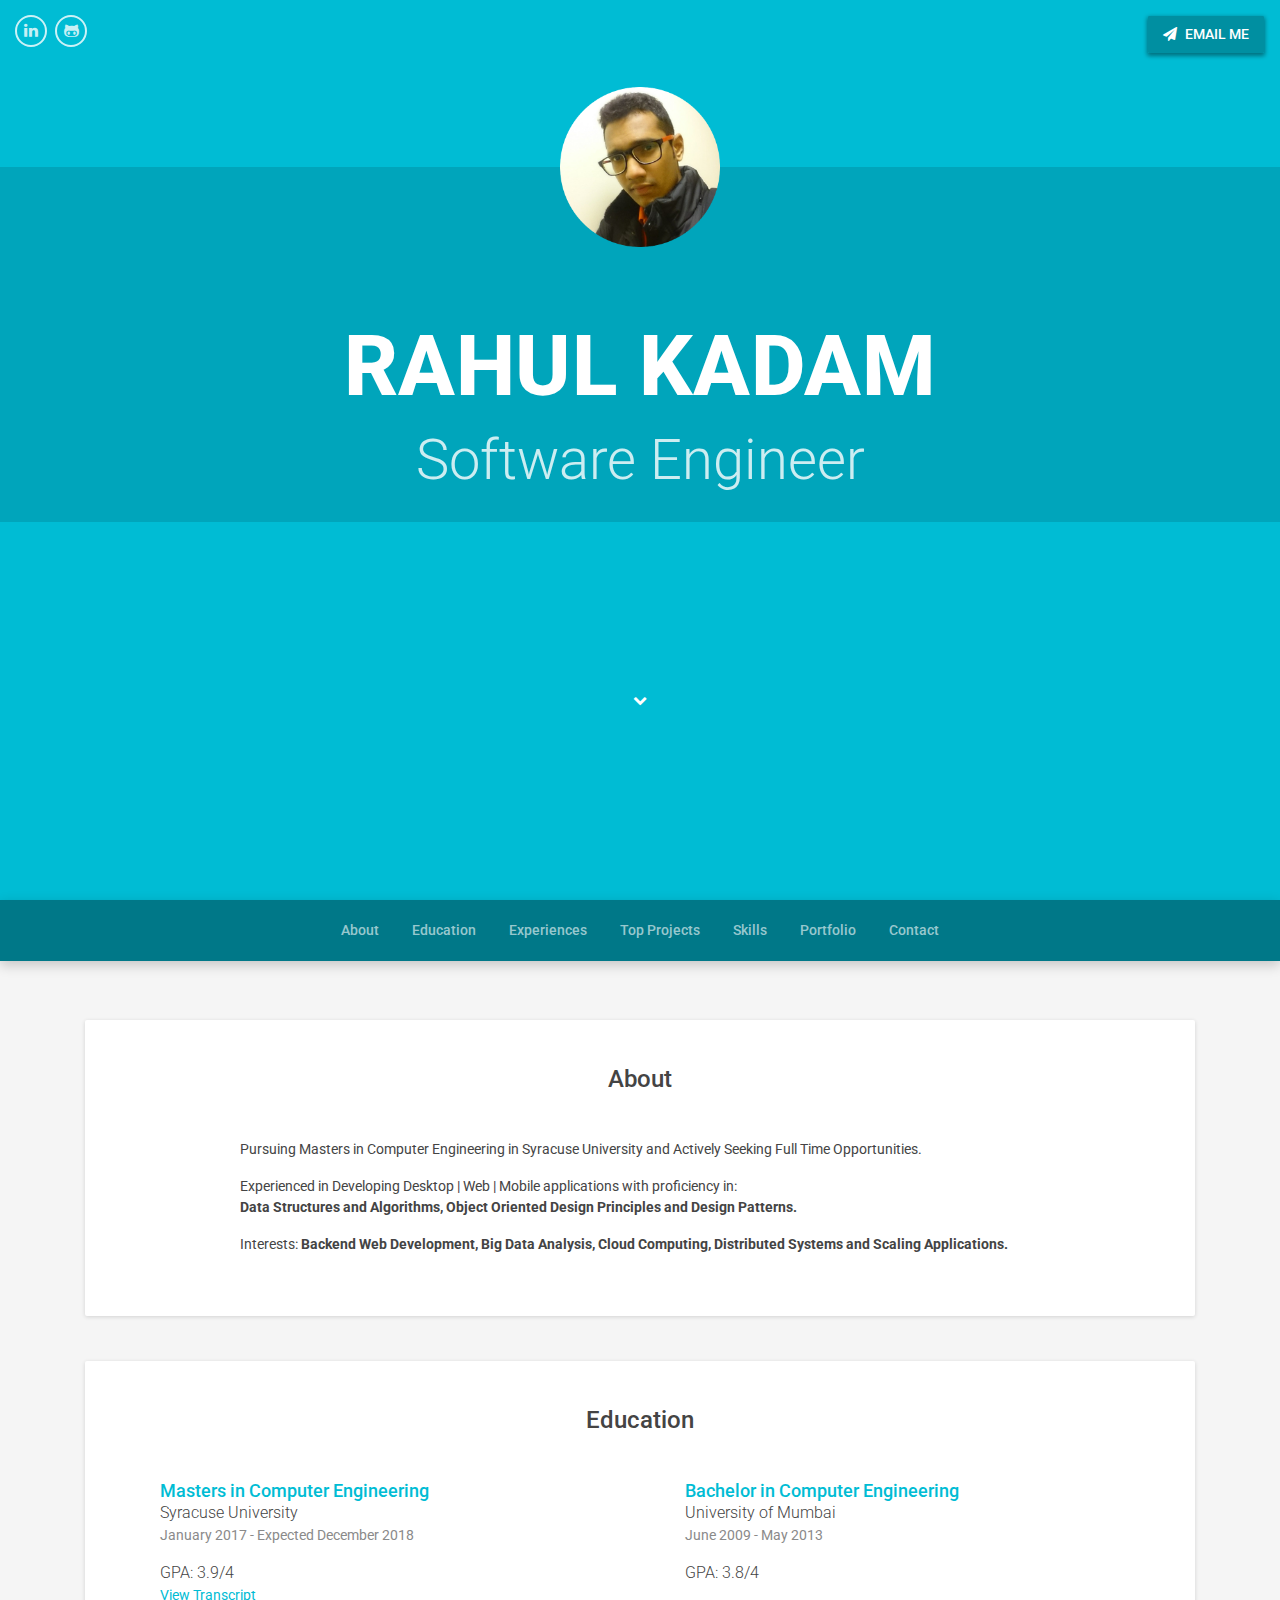
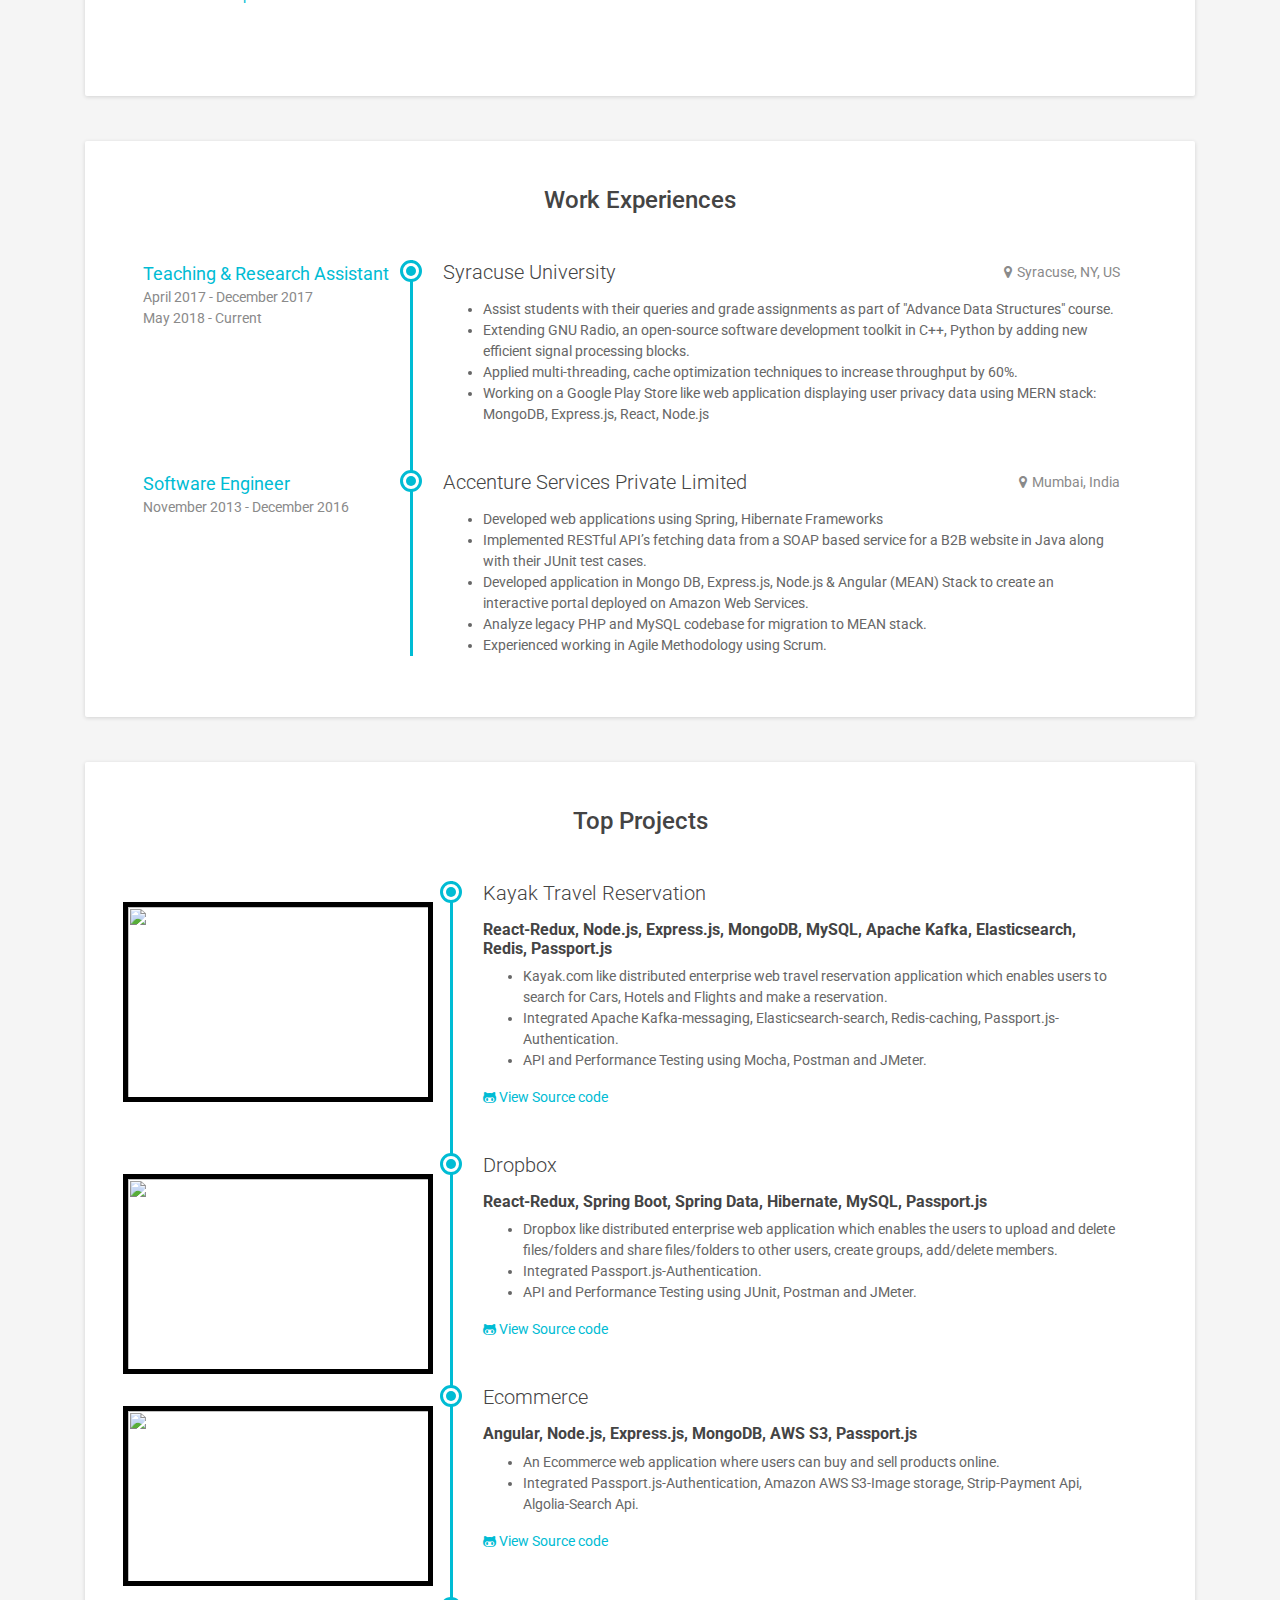
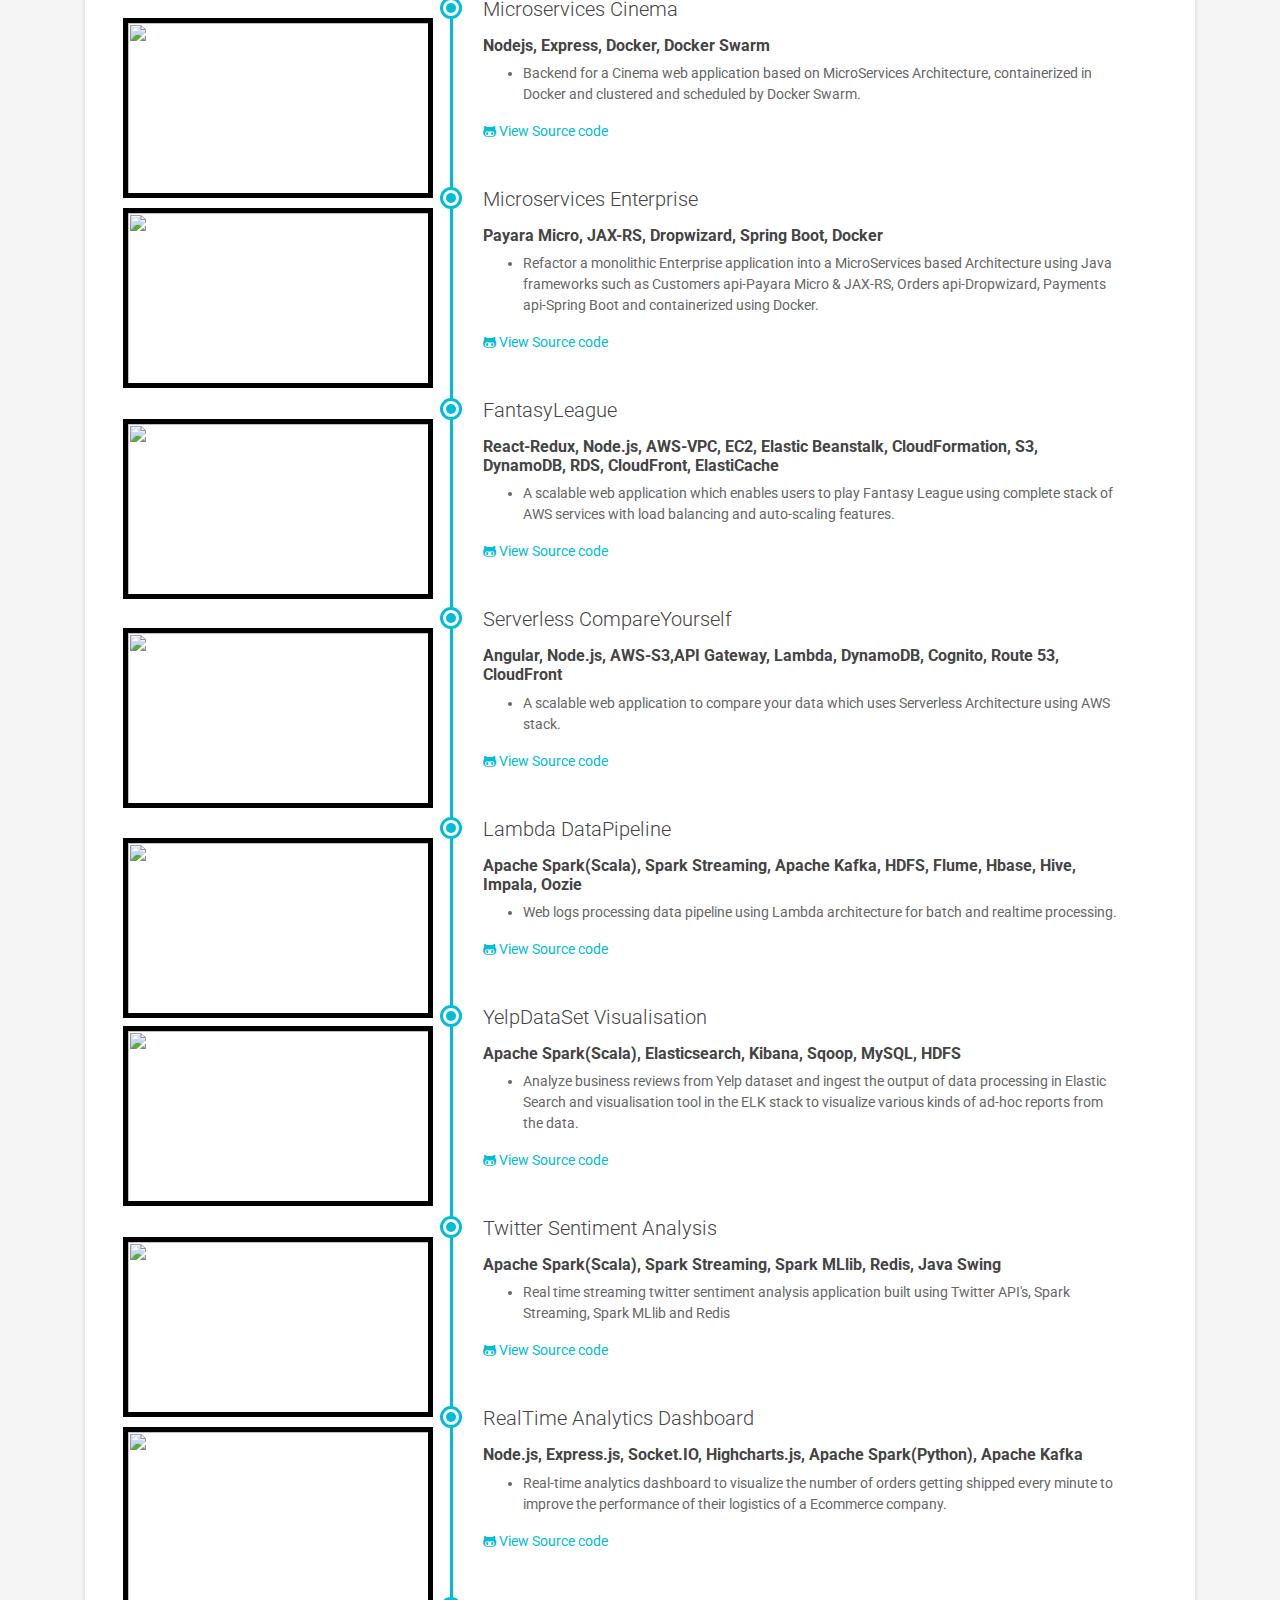
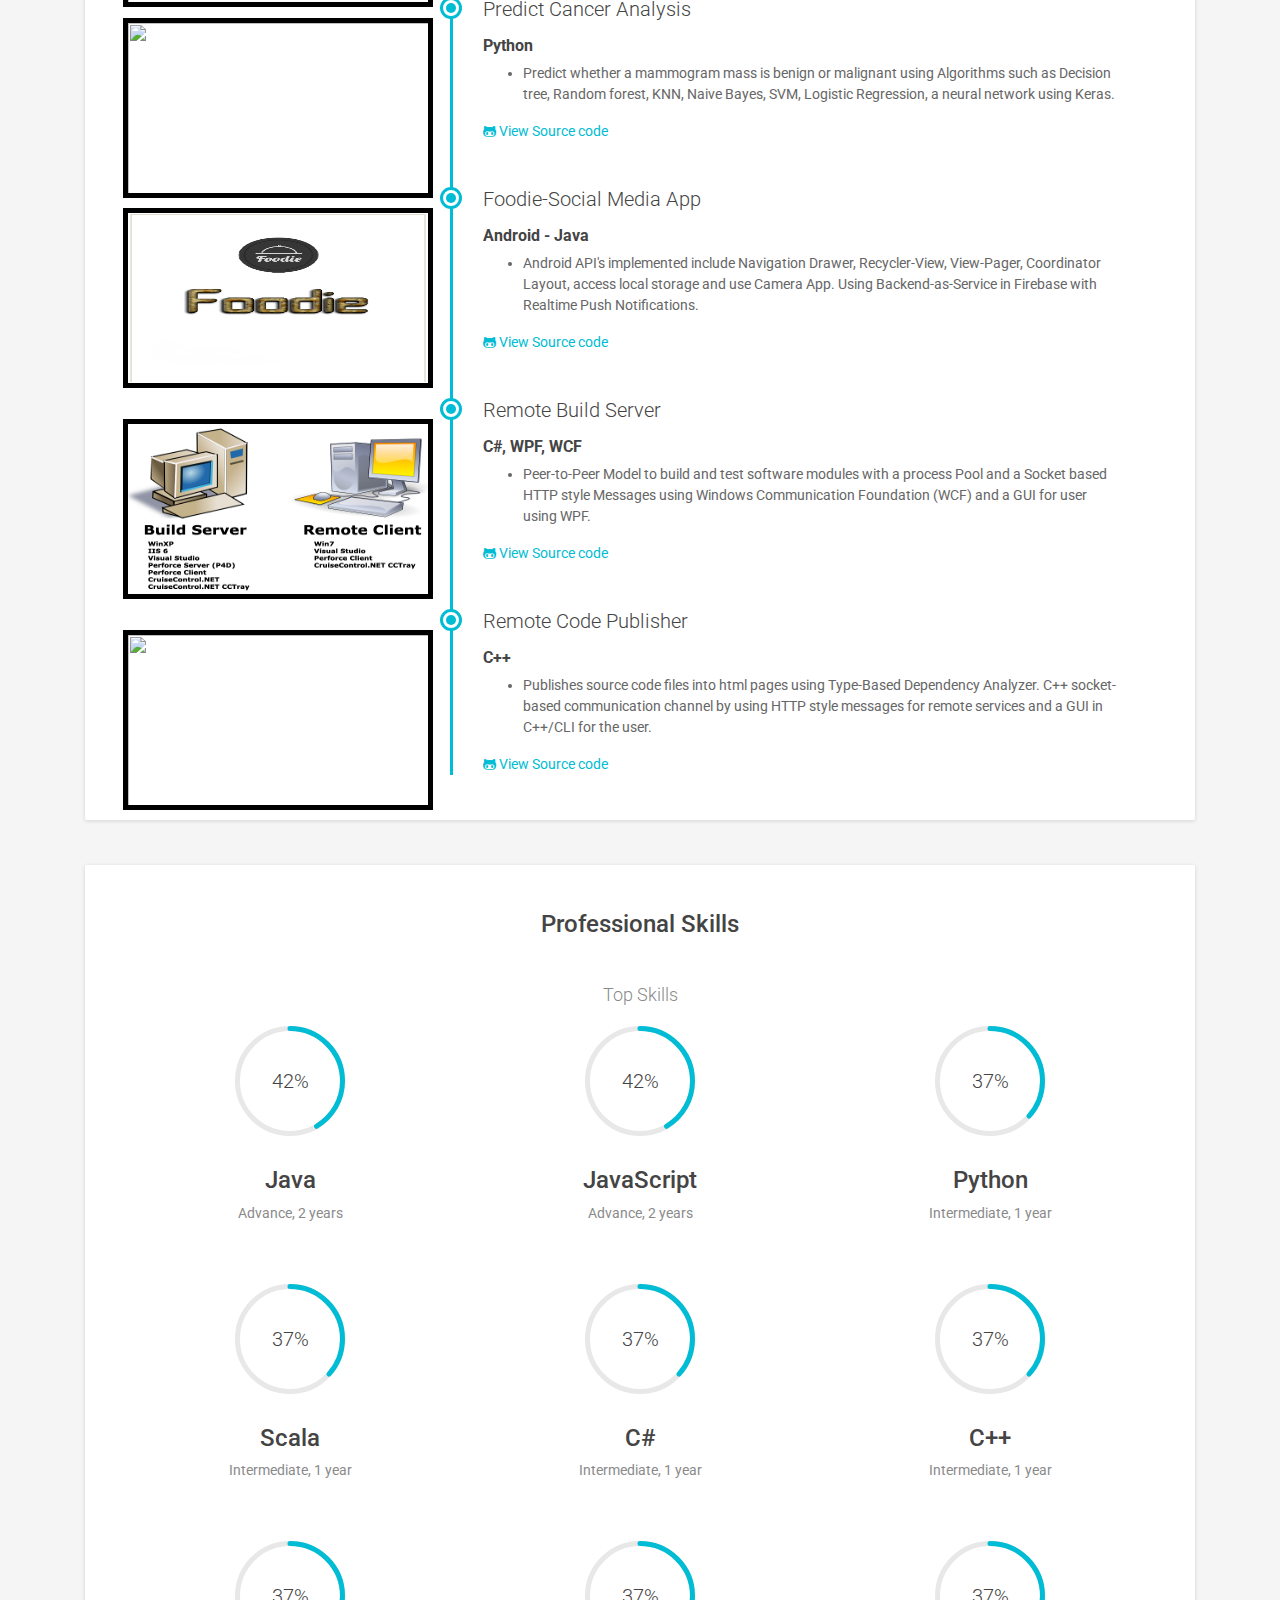
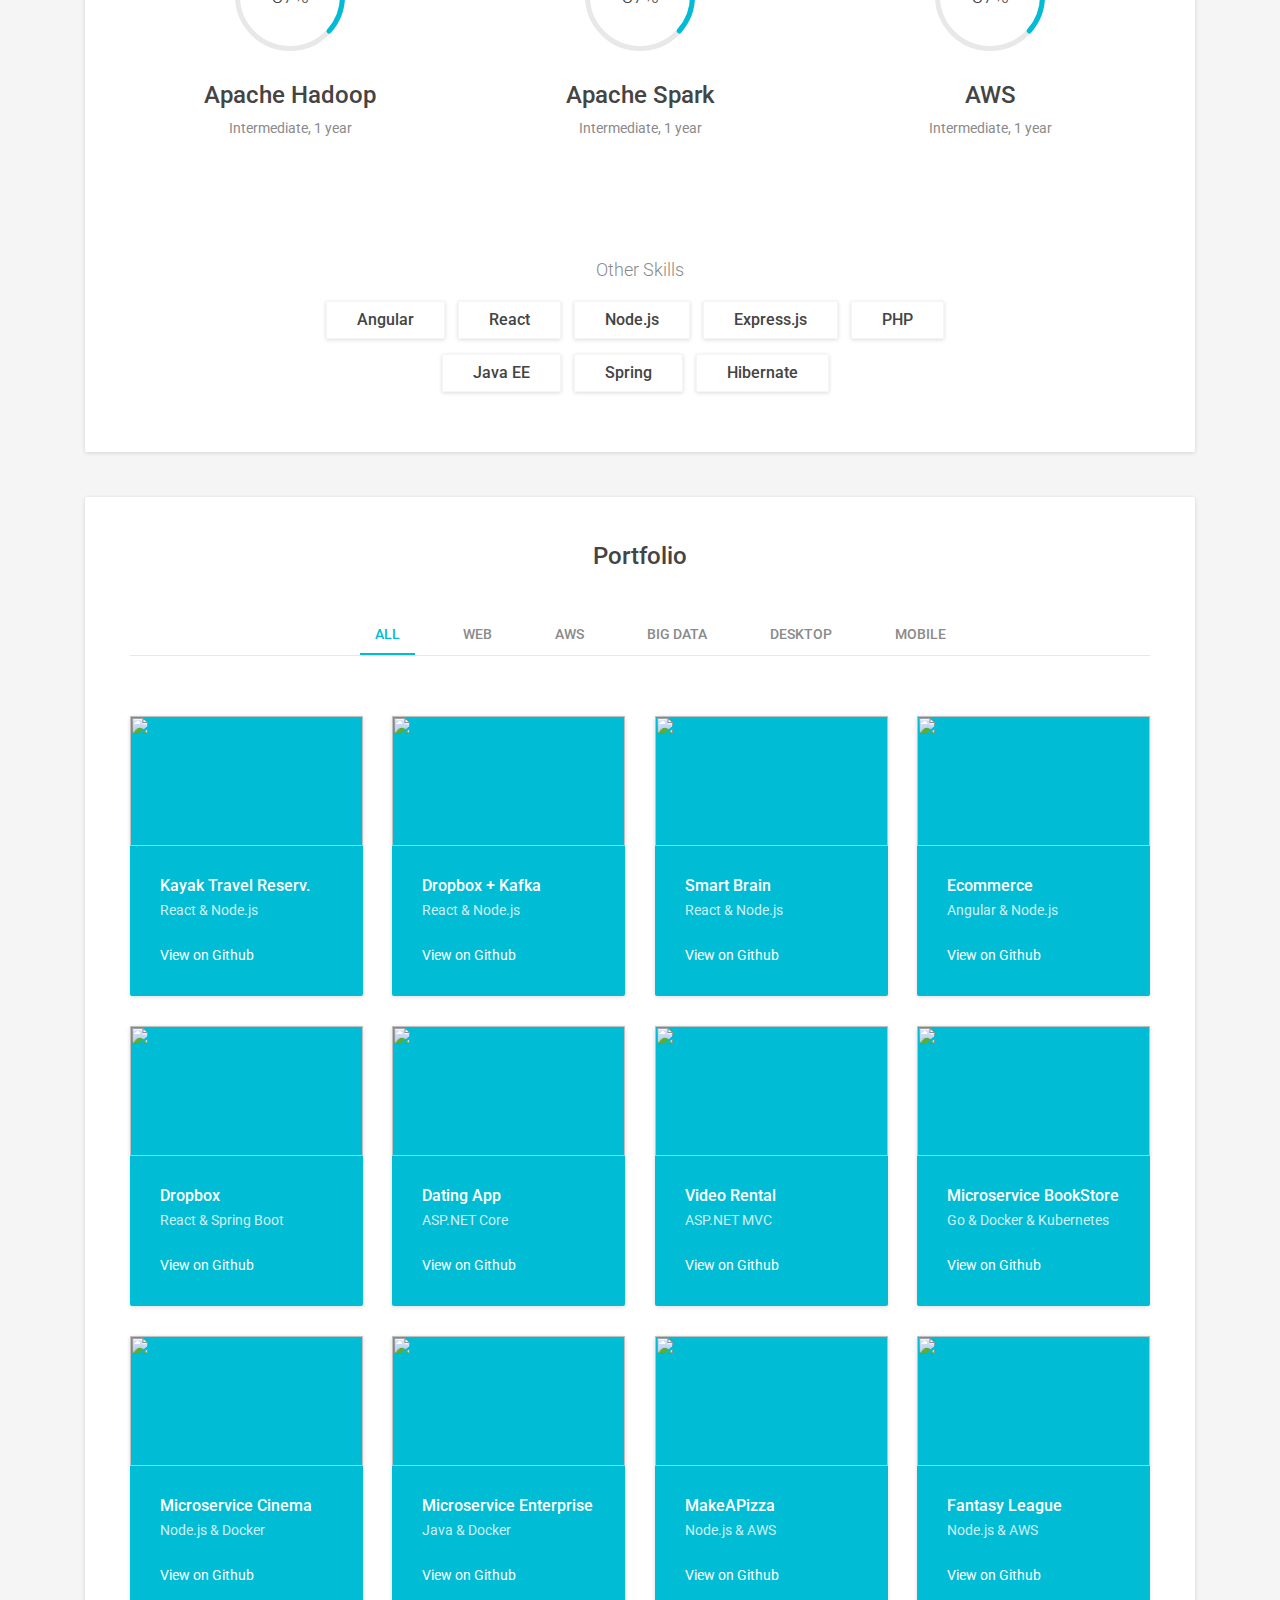
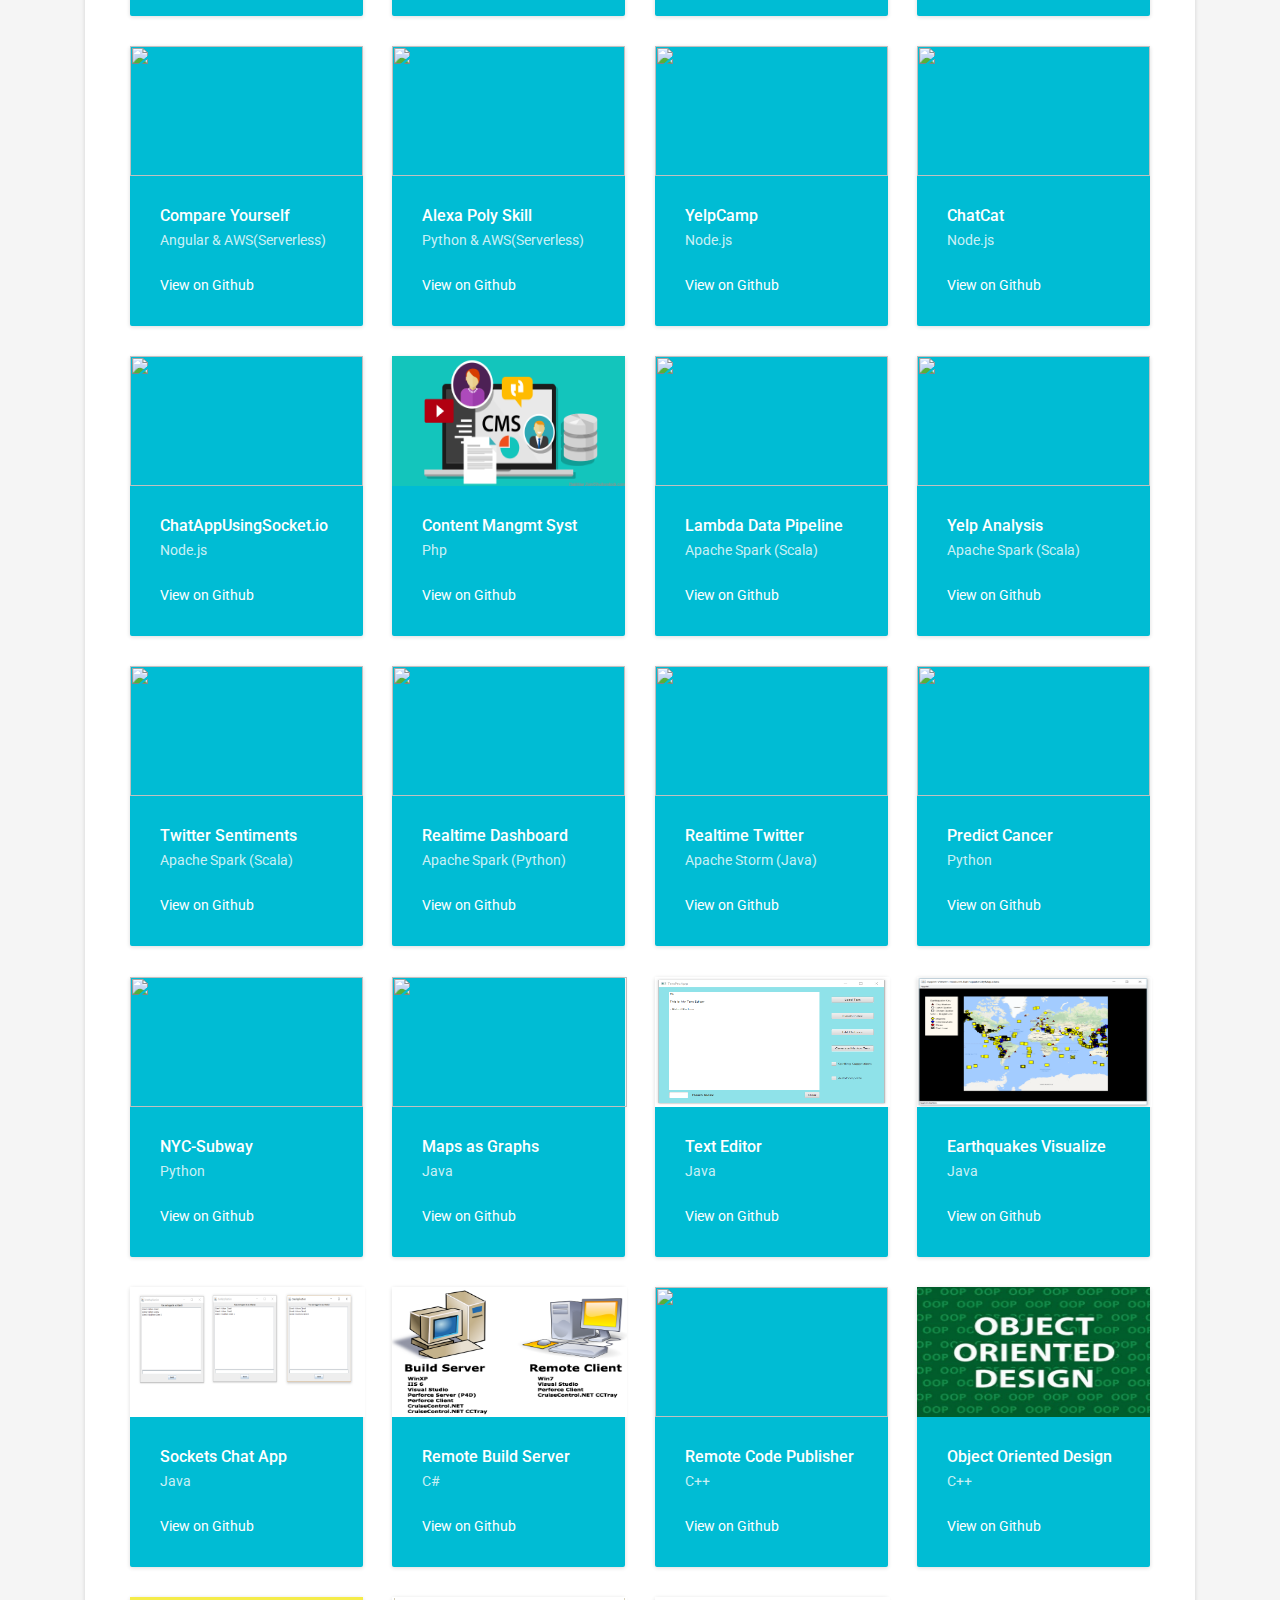
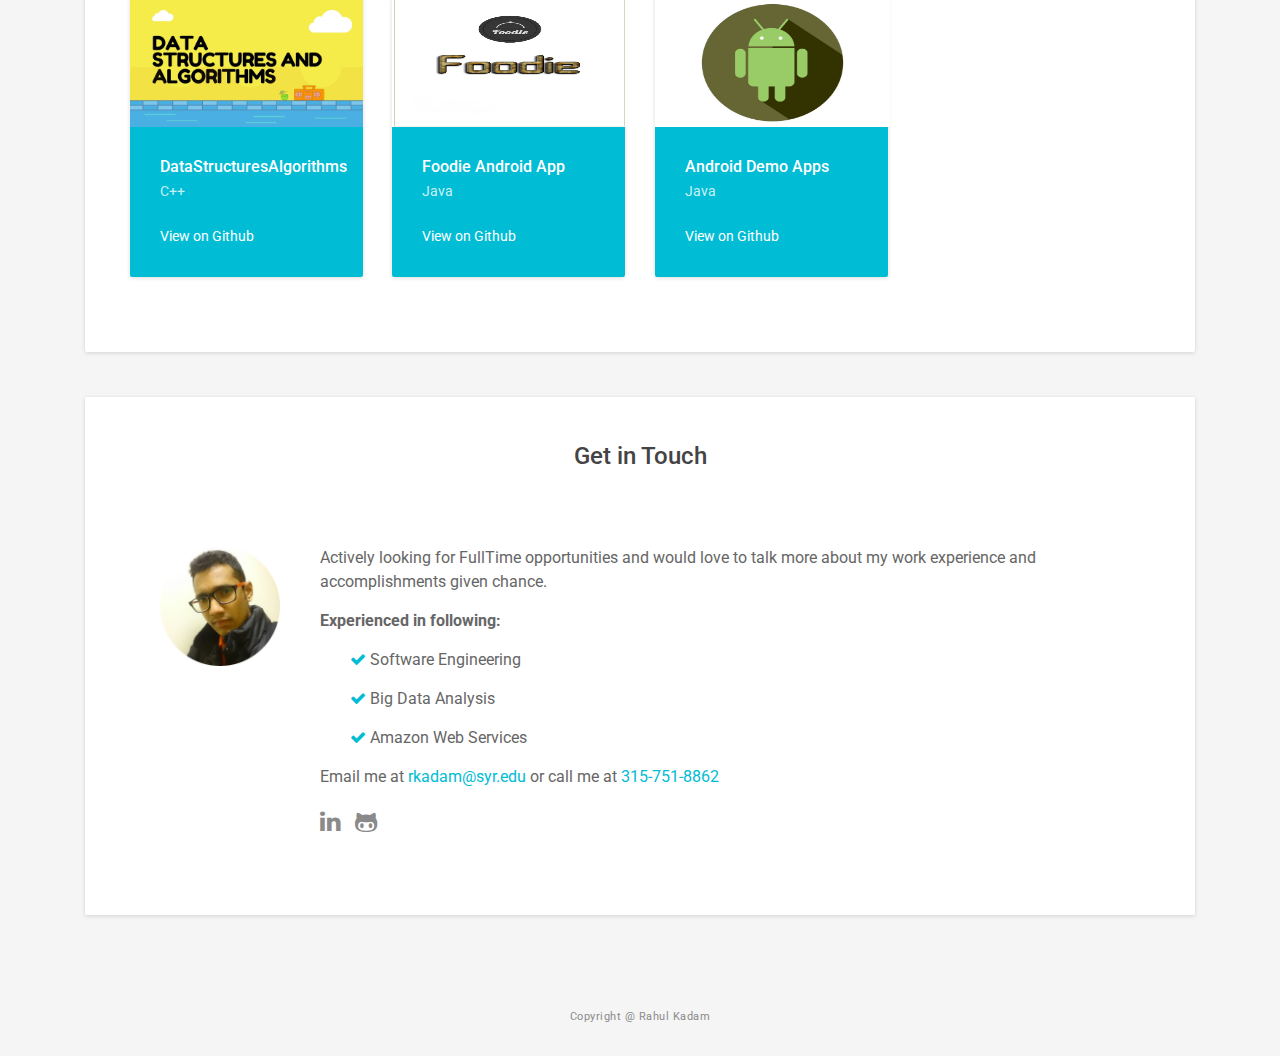
==== commit ea73701d: "experiences updated" ====
--- a/index.html
+++ b/index.html
@@ -61,7 +61,7 @@
 						<li class="nav-item"><a class="scrollto nav-link" href="#about-section">About</a></li>
 						<li class="nav-item"><a class="scrollto nav-link" href="#education-section">Education</a></li>
                         <li class="nav-item"><a class="scrollto nav-link" href="#experiences-section">Experiences</a></li>
-						<!--<li class="nav-item"><a class="scrollto nav-link" href="#projects-section">Top-Projects</a></li>-->
+						<li class="nav-item"><a class="scrollto nav-link" href="#projects-section">Top Projects</a></li>
                         <li class="nav-item"><a class="scrollto nav-link" href="#skills-section">Skills</a></li>												
 						<li class="nav-item"><a class="scrollto nav-link" href="#portfolio-section">Portfolio</a></li>
                         <li class="nav-item"><a class="scrollto nav-link" href="#contact-section">Contact</a></li>
@@ -125,31 +125,20 @@
                         <div class="location"><i class="fa fa-map-marker" aria-hidden="true"></i>Syracuse, NY, US</div>
                     </div>
                     <div class="job-meta">
-                        <div class="title">Teaching Assistant</div>
-                        <div class="time">August 2017 - December 2017</div>
+                        <div class="title">Teaching & Research Assistant</div>
+                        <div class="time">April 2017 - December 2017</div>
+						<div class="time">May 2018 - Current</div>
                     </div><!--//job-meta-->
                     <div class="job-desc">
                         <ul>
                             <li>Assist students with their queries and grade assignments as part of "Advance Data Structures" course.</li>
+							<li>Extending GNU Radio, an open-source software development toolkit in C++, Python by adding new efficient signal processing blocks.</li>
+							<li>Applied multi-threading, cache optimization techniques to increase throughput by 60%.</li>
+							<li>Working on a Google Play Store like web application displaying user privacy data using MERN stack:
+							    MongoDB, Express.js, React, Node.js </li>
 							</ul>
                     </div><!--//job-desc-->
                 </div><!--//item-->
-                <div class="item">
-                    <div class="work-place">
-                        <h3 class="place">Syracuse University</h3>
-                        <div class="location"><i class="fa fa-map-marker" aria-hidden="true"></i>Syracuse, NY, US</div>
-                    </div>
-                    <div class="job-meta">
-                        <div class="title">Research Assistant</div>
-                        <div class="time">April 2017 - August 2017</div>
-                    </div><!--//job-meta-->
-                    <div class="job-desc">
-                        <ul>
-                            <li>Extending GNU Radio, an open-source software development toolkit in C++, Python by adding new efficient signal processing blocks.</li>
-							<li>Applied multi-threading, cache optimization techniques to increase throughput by 60%.</li>
-                            </ul>
-                    </div>
-				</div>
 				<div class="item">
                     <div class="work-place">
                         <h3 class="place">Accenture Services Private Limited</h3>
@@ -171,39 +160,333 @@
                 </div><!--//item-->  
             </div><!--//timeline-->
         </section><!--//section-->
-		<!--
+		 
 		<section id="projects-section" class="experiences-section section">
-            <h2 class="section-title">Top-Projects</h2>
+            <h2 class="section-title">Top Projects</h2>
             <div class="timeline2">                
                  <div class="item">
                     <div class="work-place">
-                        <h3 class="place">Alexa Polly Skill</h3>
-                    </div>                  
-                    <div class="job-desc">
-                      <ul>
-                            <li>Created a service to store text files in DynamoDB using S3, SNS, API Gateway, Lambda ,Polly services and convert them to speech.</li>
-                            <li>Hosted a static website on S3 storage to interact with API Gateway and created REST endpoints for storing the text and retrieving it.</li>
-                            <li>Developed Alexa skill which can read audio files stored in S3 based on user utterances. </li>
-                        </ul> 
+                        <h3 class="place">Kayak Travel Reservation <br> 
+						 <h6> <strong> React-Redux, Node.js, Express.js, MongoDB, MySQL, Apache Kafka, Elasticsearch, Redis, Passport.js  </strong> </h6>
+						</h3>
+                    </div>       
+					<div class="job-meta">
+						<br>
+						<figure class="figure">
+                            <img src="assets/images/portfolio/kayak.png" height=200 width=310 style="border:5px solid black" alt="" />
+                        </figure>
+                    </div><!--//job-meta-->
+                    <div class="job-desc">
+                       <ul>
+                            <li>Kayak.com like distributed enterprise web travel reservation application which 
+  enables users to search for Cars, Hotels and Flights and make a reservation.</li>
+							<li>Integrated Apache Kafka-messaging, Elasticsearch-search, Redis-caching, Passport.js-Authentication. </li>  
+							<li>API and Performance Testing using Mocha, Postman and JMeter.</li>  
+                       </ul> 
                     </div> 
-                     <a href="https://github.com/Sumant12/AWS_Project" target="_blank"><i class="fa fa-github-alt" aria-hidden="true"></i> View Source code</a>
+                     <a href="https://github.com/rahulmkadam92/Kayak-Travel-Reservation" target="_blank"><i class="fa fa-github-alt" aria-hidden="true"></i> View Source code</a>
                 </div>                
                 <div class="item">
                     <div class="work-place">
-                        <h3 class="place">Analysis of Accident Fatalities</h3>
-                    </div>
-                    <div class="job-desc">
-                            <li>Calculated the statistics such as number of accidents by speed, injury severity by speed, number of accidents per year using Spark Data Frames.</li>
-                            <li>Analyzed the impact of age, sex, seatbelt, air bag on severity rate and death count and brought concrete results using Spark Data Frames.</li>
-                            <li>Trained and applied various machine learning algorithms like Logistic Regression, Decision Tree Classifier, Random Forest, and Gradient-boosted tree classifier using MLlib</li>
-                            <li>Optimized the machine learning results with weighted column approach to overcome unbalanced dataset issues and obtained realistic results.</li>
-                    </div> 
-                    <br>
-                <a href="https://github.com/Sumant12/Analysis-of-Accident-Fatalities" target="_blank"><i class="fa fa-github-alt" aria-hidden="true"></i> View Source code</a>
-                </div>               
+                        <h3 class="place">Dropbox 
+						<br> 
+						 <h6> <strong> React-Redux, Spring Boot, Spring Data, Hibernate, MySQL, Passport.js  </strong> </h6>
+						</h3>
+                    </div>
+					<div class="job-meta">
+						<br>
+						<figure class="figure">
+                            <img src="assets/images/portfolio/dropbox.PNG" height=200 width=310 style="border:5px solid black"  alt="" />
+                        </figure>
+                    </div><!--//job-meta-->
+                    <div class="job-desc">
+					 <ul>
+							<li>Dropbox like distributed enterprise web application which enables the users 
+  to upload and delete files/folders and share files/folders to other users, create groups, add/delete members.</li>  
+							<li>Integrated Passport.js-Authentication.</li>  
+							<li>API and Performance Testing using JUnit, Postman and JMeter.</li>  
+					  </ul> 
+					</div> 
+ 
+                <a href="https://github.com/rahulmkadam92/Dropbox-React-SpringBoot" target="_blank"><i class="fa fa-github-alt" aria-hidden="true"></i> View Source code</a>
+                </div>  
+				<div class="item">
+                    <div class="work-place">
+                        <h3 class="place">Ecommerce 
+						<br> 
+						 <h6> <strong> Angular, Node.js, Express.js, MongoDB, AWS S3, Passport.js   </strong> </h6>
+						</h3>
+                    </div>
+					<div class="job-meta">
+						<br>
+						<figure class="figure">
+                            <img src="assets/images/portfolio/ecommerce.PNG" height=180 width=310 style="border:5px solid black"  alt="" />
+                        </figure>
+                    </div><!--//job-meta-->
+                    <div class="job-desc">
+					 <ul>
+							<li>An Ecommerce web application where users can buy and sell products online.</li>     
+							<li>Integrated Passport.js-Authentication, Amazon AWS S3-Image storage, 
+  Strip-Payment Api, Algolia-Search Api.</li>  
+					  </ul> 
+					</div> 
+ 
+                <a href="https://github.com/rahulmkadam92/Ecommerce" target="_blank"><i class="fa fa-github-alt" aria-hidden="true"></i> View Source code</a>
+                </div>  
+				<div class="item">
+                    <div class="work-place">
+                        <h3 class="place">Microservices Cinema  
+						<br> 
+						 <h6> <strong> Nodejs, Express, Docker, Docker Swarm  </strong> </h6>
+						</h3>
+                    </div>
+					<div class="job-meta">
+						<br>
+						<figure class="figure">
+                            <img src="assets/images/portfolio/micronodejs.png" height=180 width=310 style="border:5px solid black"  alt="" />
+                        </figure>
+                    </div><!--//job-meta-->
+                    <div class="job-desc">
+					 <ul>
+							<li>Backend for a Cinema web application based on MicroServices Architecture, containerized in Docker and 
+  clustered and scheduled by Docker Swarm.</li>                      
+					  </ul> 
+					</div> 
+                <a href="https://github.com/rahulmkadam92/MicroServices-Cinema-Nodejs" target="_blank"><i class="fa fa-github-alt" aria-hidden="true"></i> View Source code</a>
+                </div>  
+				<div class="item">
+                    <div class="work-place">
+                        <h3 class="place">Microservices Enterprise 
+						<br> 
+						 <h6> <strong> Payara Micro, JAX-RS, Dropwizard, Spring Boot, Docker  </strong> </h6>
+						</h3>
+                    </div>
+					<div class="job-meta">
+						<br>
+						<figure class="figure">
+                            <img src="assets/images/portfolio/microjava.PNG" height=180 width=310 style="border:5px solid black"  alt="" />
+                        </figure>
+                    </div><!--//job-meta-->
+                    <div class="job-desc">
+					 <ul>
+							<li>Refactor a monolithic Enterprise application into a MicroServices based Architecture using Java frameworks
+  such as Customers api-Payara Micro & JAX-RS, Orders api-Dropwizard, Payments api-Spring Boot
+  and containerized using Docker.</li>                      
+					  </ul> 
+					</div> 
+                <a href="https://github.com/rahulmkadam92/MicroServices-Enterprise-Java" target="_blank"><i class="fa fa-github-alt" aria-hidden="true"></i> View Source code</a>
+                </div>  
+				<div class="item">
+                    <div class="work-place">
+                        <h3 class="place">FantasyLeague 
+						<br> 
+						 <h6> <strong> React-Redux, Node.js, AWS-VPC, EC2, Elastic Beanstalk, CloudFormation, S3, DynamoDB, RDS, CloudFront, ElastiCache  </strong> </h6>
+						</h3>
+                    </div>
+					<div class="job-meta">
+						<br>
+						<figure class="figure">
+                            <img src="assets/images/portfolio/fantasyleague.PNG" height=180 width=310 style="border:5px solid black"  alt="" />
+                        </figure>
+                    </div><!--//job-meta-->
+                    <div class="job-desc">
+					 <ul>
+							<li>A scalable web application which enables users to play Fantasy League using complete stack of AWS services 
+  with load balancing and auto-scaling features.</li>                      
+					  </ul> 
+					</div> 
+                <a href="https://github.com/rahulmkadam92/AWS-FantasyLeague" target="_blank"><i class="fa fa-github-alt" aria-hidden="true"></i> View Source code</a>
+                </div>  
+				<div class="item">
+                    <div class="work-place">
+                        <h3 class="place">Serverless CompareYourself 
+						<br> 
+						 <h6> <strong> Angular, Node.js, AWS-S3,API Gateway, Lambda, DynamoDB, Cognito, Route 53, CloudFront </strong> </h6>
+						</h3>
+                    </div>
+					<div class="job-meta">
+						<br>
+						<figure class="figure">
+                            <img src="assets/images/portfolio/compareyourself.PNG" height=180 width=310 style="border:5px solid black"  alt="" />
+                        </figure>
+                    </div><!--//job-meta-->
+                    <div class="job-desc">
+					 <ul>
+							<li>A scalable web application to compare your data which uses Serverless Architecture using AWS stack.</li>                      
+					  </ul> 
+					</div> 
+                <a href="https://github.com/rahulmkadam92/Serverless-AWS-CompareYourself" target="_blank"><i class="fa fa-github-alt" aria-hidden="true"></i> View Source code</a>
+                </div>  
+				<div class="item">
+                    <div class="work-place">
+                        <h3 class="place">Lambda DataPipeline	 
+						<br> 
+						 <h6> <strong> Apache Spark(Scala), Spark Streaming, Apache Kafka, HDFS, Flume, Hbase, Hive, Impala, Oozie</strong> </h6>
+						</h3>
+                    </div>
+					<div class="job-meta">
+						<br>
+						<figure class="figure">
+                            <img src="assets/images/portfolio/lambda.png" height=180 width=310 style="border:5px solid black"  alt="" />
+                        </figure>
+                    </div><!--//job-meta-->
+                    <div class="job-desc">
+					 <ul>
+							<li>Web logs processing data pipeline using Lambda architecture for batch and realtime processing.</li>                      
+					  </ul> 
+					</div> 
+                <a href="https://github.com/rahulmkadam92/Lambda-Architecture-Data-Pipeline" target="_blank"><i class="fa fa-github-alt" aria-hidden="true"></i> View Source code</a>
+                </div>  
+				<div class="item">
+                    <div class="work-place">
+                        <h3 class="place">YelpDataSet Visualisation 
+						<br> 
+						 <h6> <strong> Apache Spark(Scala), Elasticsearch, Kibana, Sqoop, MySQL, HDFS  </strong> </h6>
+						</h3>
+                    </div>
+					<div class="job-meta">
+						<br>
+						<figure class="figure">
+                            <img src="assets/images/portfolio/yelp.png" height=180 width=310 style="border:5px solid black"  alt="" />
+                        </figure>
+                    </div><!--//job-meta-->
+                    <div class="job-desc">
+					 <ul>
+							<li>Analyze business reviews from Yelp dataset and ingest the output of data processing in Elastic Search and 
+  visualisation tool in the ELK stack to visualize various kinds of ad-hoc reports from the data.</li>                      
+					  </ul> 
+					</div> 
+                <a href="https://github.com/rahulmkadam92/YelpDataSet-Analysis-Visualisation" target="_blank"><i class="fa fa-github-alt" aria-hidden="true"></i> View Source code</a>
+                </div>  
+				<div class="item">
+                    <div class="work-place">
+                        <h3 class="place">Twitter Sentiment Analysis	 
+						<br> 
+						 <h6> <strong> Apache Spark(Scala), Spark Streaming, Spark MLlib, Redis, Java Swing </strong> </h6>
+						</h3>
+                    </div>
+					<div class="job-meta">
+						<br>
+						<figure class="figure">
+                            <img src="assets/images/portfolio/twittersentiments.png" height=180 width=310 style="border:5px solid black"  alt="" />
+                        </figure>
+                    </div><!--//job-meta-->
+                    <div class="job-desc">
+					 <ul>
+							<li>Real time streaming twitter sentiment analysis application built using Twitter API's,
+							Spark Streaming, Spark MLlib and Redis </li>                      
+					  </ul> 
+					</div> 
+                <a href="https://github.com/rahulmkadam92/Twitter-SparkStreaming-SentimentAnalysis" target="_blank"><i class="fa fa-github-alt" aria-hidden="true"></i> View Source code</a>
+                </div>  
+				<div class="item">
+                    <div class="work-place">
+                        <h3 class="place">RealTime Analytics Dashboard  
+						<br> 
+						 <h6> <strong> Node.js, Express.js, Socket.IO, Highcharts.js, Apache Spark(Python), Apache Kafka </strong> </h6>
+						</h3>
+                    </div>
+					<div class="job-meta">
+						<br>
+						<figure class="figure">
+                            <img src="assets/images/portfolio/realtimedashboard.png" height=180 width=310 style="border:5px solid black" alt="" />
+                        </figure>
+                    </div><!--//job-meta-->
+                    <div class="job-desc">
+					 <ul>
+							<li>Real-time analytics dashboard to visualize the number of orders getting shipped every minute to improve
+  the performance of their logistics of a Ecommerce company.</li>                      
+					  </ul> 
+					</div> 
+                <a href="https://github.com/rahulmkadam92/RealTimeAnalyticsDashboard" target="_blank"><i class="fa fa-github-alt" aria-hidden="true"></i> View Source code</a>
+                </div>  
+				<div class="item">
+                    <div class="work-place">
+                        <h3 class="place">Predict Cancer Analysis  
+						<br> 
+						 <h6> <strong> Python </strong> </h6>
+						</h3>
+                    </div>
+					<div class="job-meta">
+						<br>
+						<figure class="figure">
+                            <img src="assets/images/portfolio/cancerresearch.png" height=180 width=310 style="border:5px solid black"  alt="" />
+                        </figure>
+                    </div><!--//job-meta-->
+                    <div class="job-desc">
+					 <ul>
+							<li>Predict whether a mammogram mass is benign or malignant using Algorithms such as 
+  Decision tree, Random forest, KNN, Naive Bayes, SVM, Logistic Regression, a neural network using Keras.</li>                      
+					  </ul> 
+					</div> 
+                <a href="https://github.com/rahulmkadam92/Predict-Cancer-DataAnalysis" target="_blank"><i class="fa fa-github-alt" aria-hidden="true"></i> View Source code</a>
+                </div> 
+				<div class="item">
+                    <div class="work-place">
+                        <h3 class="place">Foodie-Social Media App 
+						<br> 
+						 <h6> <strong> Android - Java   </strong> </h6>
+						</h3>
+                    </div>
+					<div class="job-meta">
+						<br>
+						<figure class="figure">
+                            <img src="assets/images/portfolio/FoodieP.png" height=180 width=310 style="border:5px solid black"  alt="" />
+                        </figure>
+                    </div><!--//job-meta-->
+                    <div class="job-desc">
+					 <ul>
+							<li>Android API's implemented include Navigation Drawer, Recycler-View, View-Pager, Coordinator Layout, access local storage 
+and use Camera App. Using Backend-as-Service in Firebase with Realtime Push Notifications. </li>                      
+					  </ul> 
+					</div> 
+                <a href="https://github.com/rahulmkadam92/Foodie-Android-App" target="_blank"><i class="fa fa-github-alt" aria-hidden="true"></i> View Source code</a>
+                </div>
+				<div class="item">
+                    <div class="work-place">
+                        <h3 class="place">Remote Build Server   
+						<br> 
+						 <h6> <strong> C#, WPF, WCF </strong> </h6>
+						</h3>
+                    </div>
+					<div class="job-meta">
+						<br>
+						<figure class="figure">
+                            <img src="assets/images/portfolio/BuildServerP.png" height=180 width=310 style="border:5px solid black"  alt="" />
+                        </figure>
+                    </div><!--//job-meta-->
+                    <div class="job-desc">
+					 <ul>
+							<li>Peer-to-Peer Model to build and test software modules with a process Pool and a Socket based HTTP style Messages using 
+Windows Communication Foundation (WCF) and a GUI for user using WPF.</li>                      
+					  </ul> 
+					</div> 
+                <a href="https://github.com/rahulmkadam92/Remote-Build-Server" target="_blank"><i class="fa fa-github-alt" aria-hidden="true"></i> View Source code</a>
+                </div>
+				<div class="item">
+                    <div class="work-place">
+                        <h3 class="place">Remote Code Publisher  
+						<br> 
+						 <h6> <strong> C++  </strong> </h6>
+						</h3>
+                    </div>
+					<div class="job-meta">
+						<br>
+						<figure class="figure">
+                            <img src="assets/images/portfolio/ExecutionTab.PNG" height=180 width=310 style="border:5px solid black"  alt="" />
+                        </figure>
+                    </div><!--//job-meta-->
+                    <div class="job-desc">
+					 <ul>
+							<li>Publishes source code files into html pages using Type-Based Dependency Analyzer. 
+C++ socket-based communication channel by using HTTP style messages for remote services and a GUI in C++/CLI for the user.</li>                      
+					  </ul> 
+					</div> 
+                <a href="https://github.com/rahulmkadam92/RemoteCodePublisher" target="_blank"><i class="fa fa-github-alt" aria-hidden="true"></i> View Source code</a>
+                </div>
             </div>            
         </section> 
-		-->
+		 
 		
 		<section id="skills-section" class="skills-section section text-center">
             <h2 class="section-title">Professional Skills</h2>
--- a/assets/css/styles.css
+++ b/assets/css/styles.css
@@ -97,6 +97,7 @@
 .header {
   background: #00BCD4;
   color: #fff;
+  height: 100vh;
 }
 .header a {
   color: #fff;
@@ -172,10 +173,10 @@
   position: relative;
   font-size: 16px;
 }
-.header .profile {
+.header2 .profile {
   max-width: 800px;
   margin: 0 auto;
-  text-align: left;
+  text-align: justify;
 }
 .header .contact-info {
   background: #008fa1;
@@ -365,7 +366,7 @@
 }
 .timeline .job-meta {
   position: absolute;
-  left: -280px;
+  left: -300px;
   top: 0;
 }
 .timeline .job-meta .title {
@@ -376,6 +377,92 @@
   color: #8a8a8a;
 }
 .timeline .job-desc {
+  color: #666;
+}
+.timeline2 {
+  border-left: 3px solid #00BCD4;
+  border-bottom-right-radius: 2px;
+  border-top-right-radius: 2px;
+  position: relative;
+  padding: 0 30px;
+  margin-left: 320px;
+}
+.timeline2 .item {
+  position: relative;
+  margin-bottom: 45px;
+}
+.timeline2 .item:last-child {
+  margin-bottom: 0;
+}
+.timeline2 .item:before {
+  content: "";
+  position: absolute;
+  left: -43px;
+  top: 0;
+  display: inline-block;
+  width: 22px;
+  height: 22px;
+  -webkit-border-radius: 50%;
+  -moz-border-radius: 50%;
+  -ms-border-radius: 50%;
+  -o-border-radius: 50%;
+  border-radius: 50%;
+  -moz-background-clip: padding;
+  -webkit-background-clip: padding-box;
+  background-clip: padding-box;
+  background: #fff;
+  border: 3px solid #00BCD4;
+}
+.timeline2 .item:after {
+  content: "";
+  position: absolute;
+  left: -37px;
+  top: 6px;
+  display: inline-block;
+  width: 10px;
+  height: 10px;
+  -webkit-border-radius: 50%;
+  -moz-border-radius: 50%;
+  -ms-border-radius: 50%;
+  -o-border-radius: 50%;
+  border-radius: 50%;
+  -moz-background-clip: padding;
+  -webkit-background-clip: padding-box;
+  background-clip: padding-box;
+  background: #00BCD4;
+  z-index: 10;
+}
+.timeline2 .work-place {
+  position: relative;
+}
+.timeline2 .location {
+  position: absolute;
+  right: 0;
+  top: 2px;
+  color: #8a8a8a;
+}
+.timeline2 .location .fa {
+  margin-right: 5px;
+}
+.timeline2 .place {
+  margin-top: 0;
+  margin-bottom: 15px;
+  font-size: 20px;
+  font-weight: 300;
+}
+.timeline2 .job-meta {
+  position: absolute;
+  left: -360px;
+  top: 0;
+}
+.timeline2 .job-meta .title {
+  font-size: 18px;
+  color: #00BCD4;
+}
+.timeline2 .job-meta .time {
+  color: #8a8a8a;
+}
+.timeline2 .job-desc {
   color: #666;
 }
 .education-section .item {
@@ -921,4 +1008,40 @@
 }
 .config-panel .close .fa {
   color: #fff;
+}
+
+.header .intro {
+  /*TAGLINE UNDER NAME*/
+  font-weight: 400;
+  font-size: 2em;
+  color: white;
+  text-align: center;
+  padding-top: 150px;
+}
+
+.header .intro h1 {
+  /*YOUR NAME*/
+  text-transform: uppercase;
+  font-weight: 800;
+  font-size: 3em;
+  margin-bottom: 0;
+}
+
+.header .intro .title {
+  font-size: 2em;
+  margin: 0;
+}
+
+/*ARROW LINK*/
+#down-arrow {
+  /*position: absolute;
+  width: 100%;
+  margin-top: auto;*/
+  margin-top: 160px;
+  margin-bottom: 10px;
+  text-align: center;
+}
+
+#down-arrow a {
+  color: white;
 }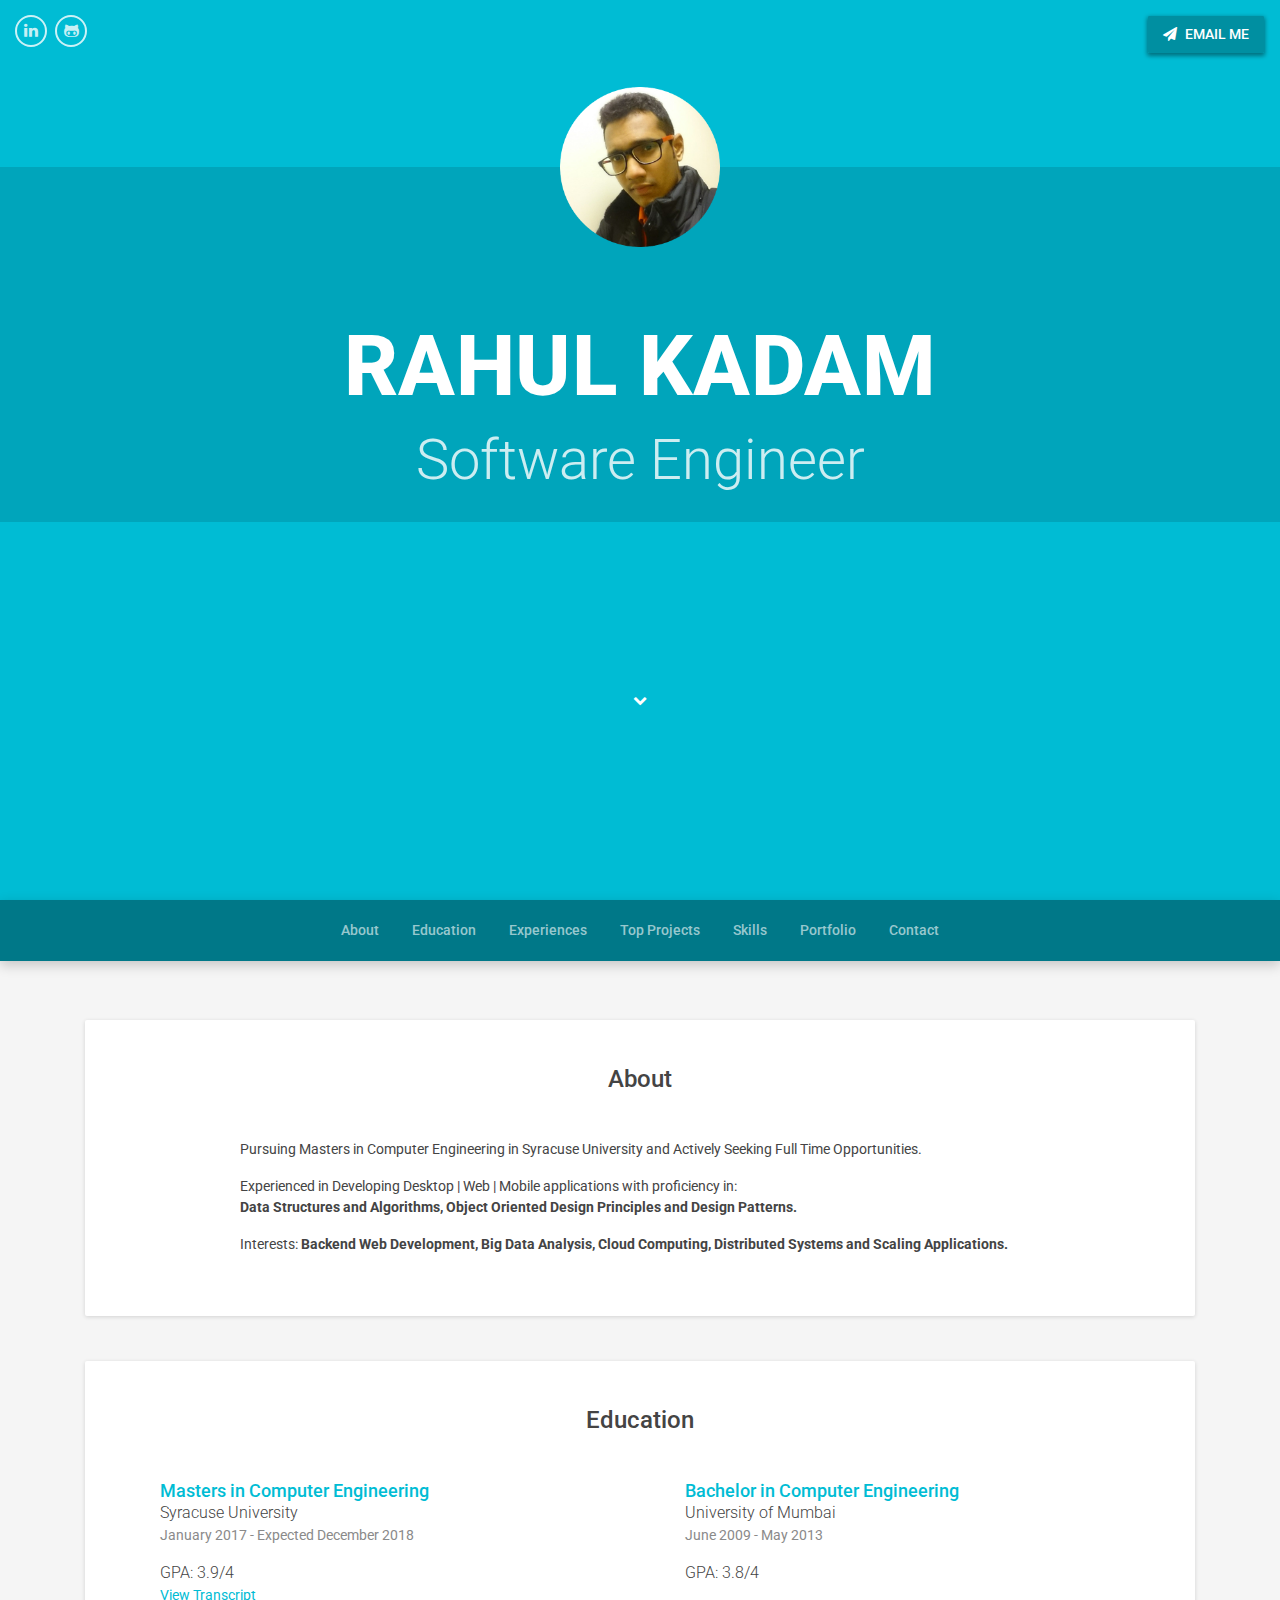
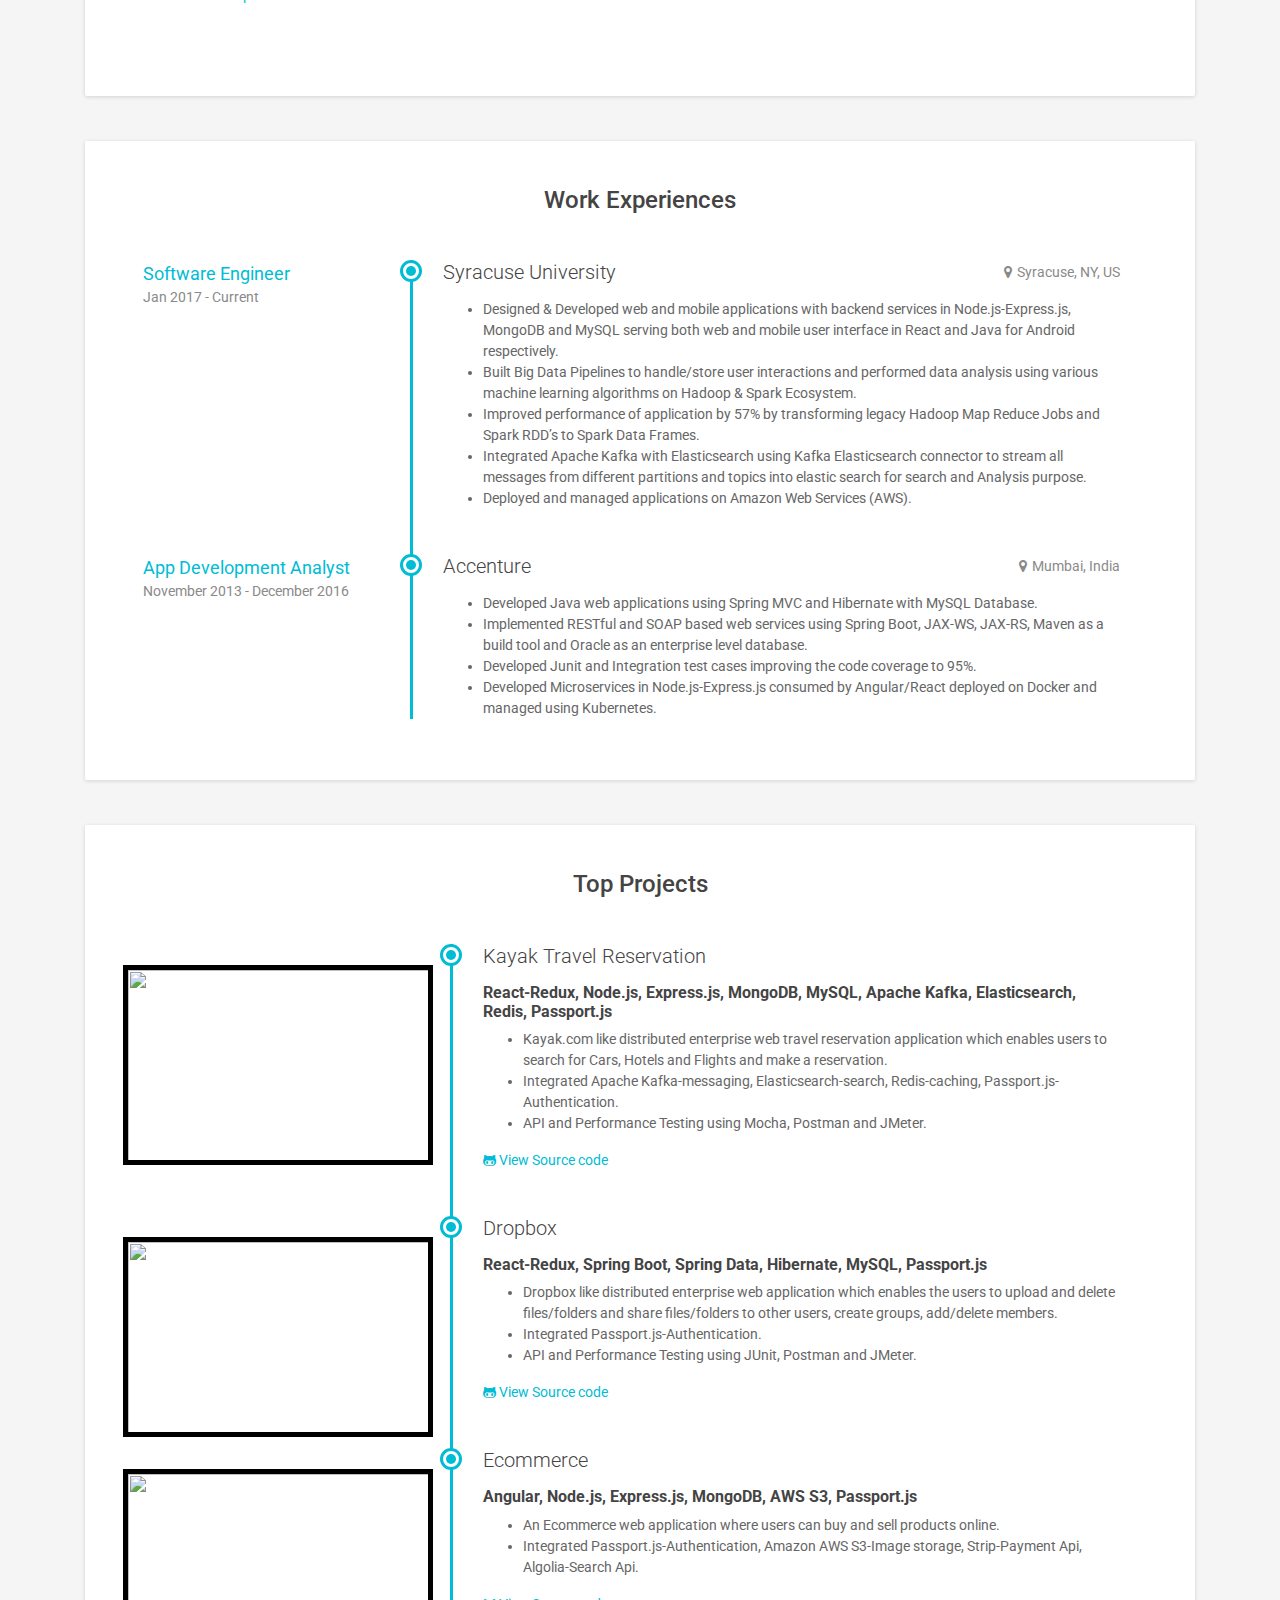
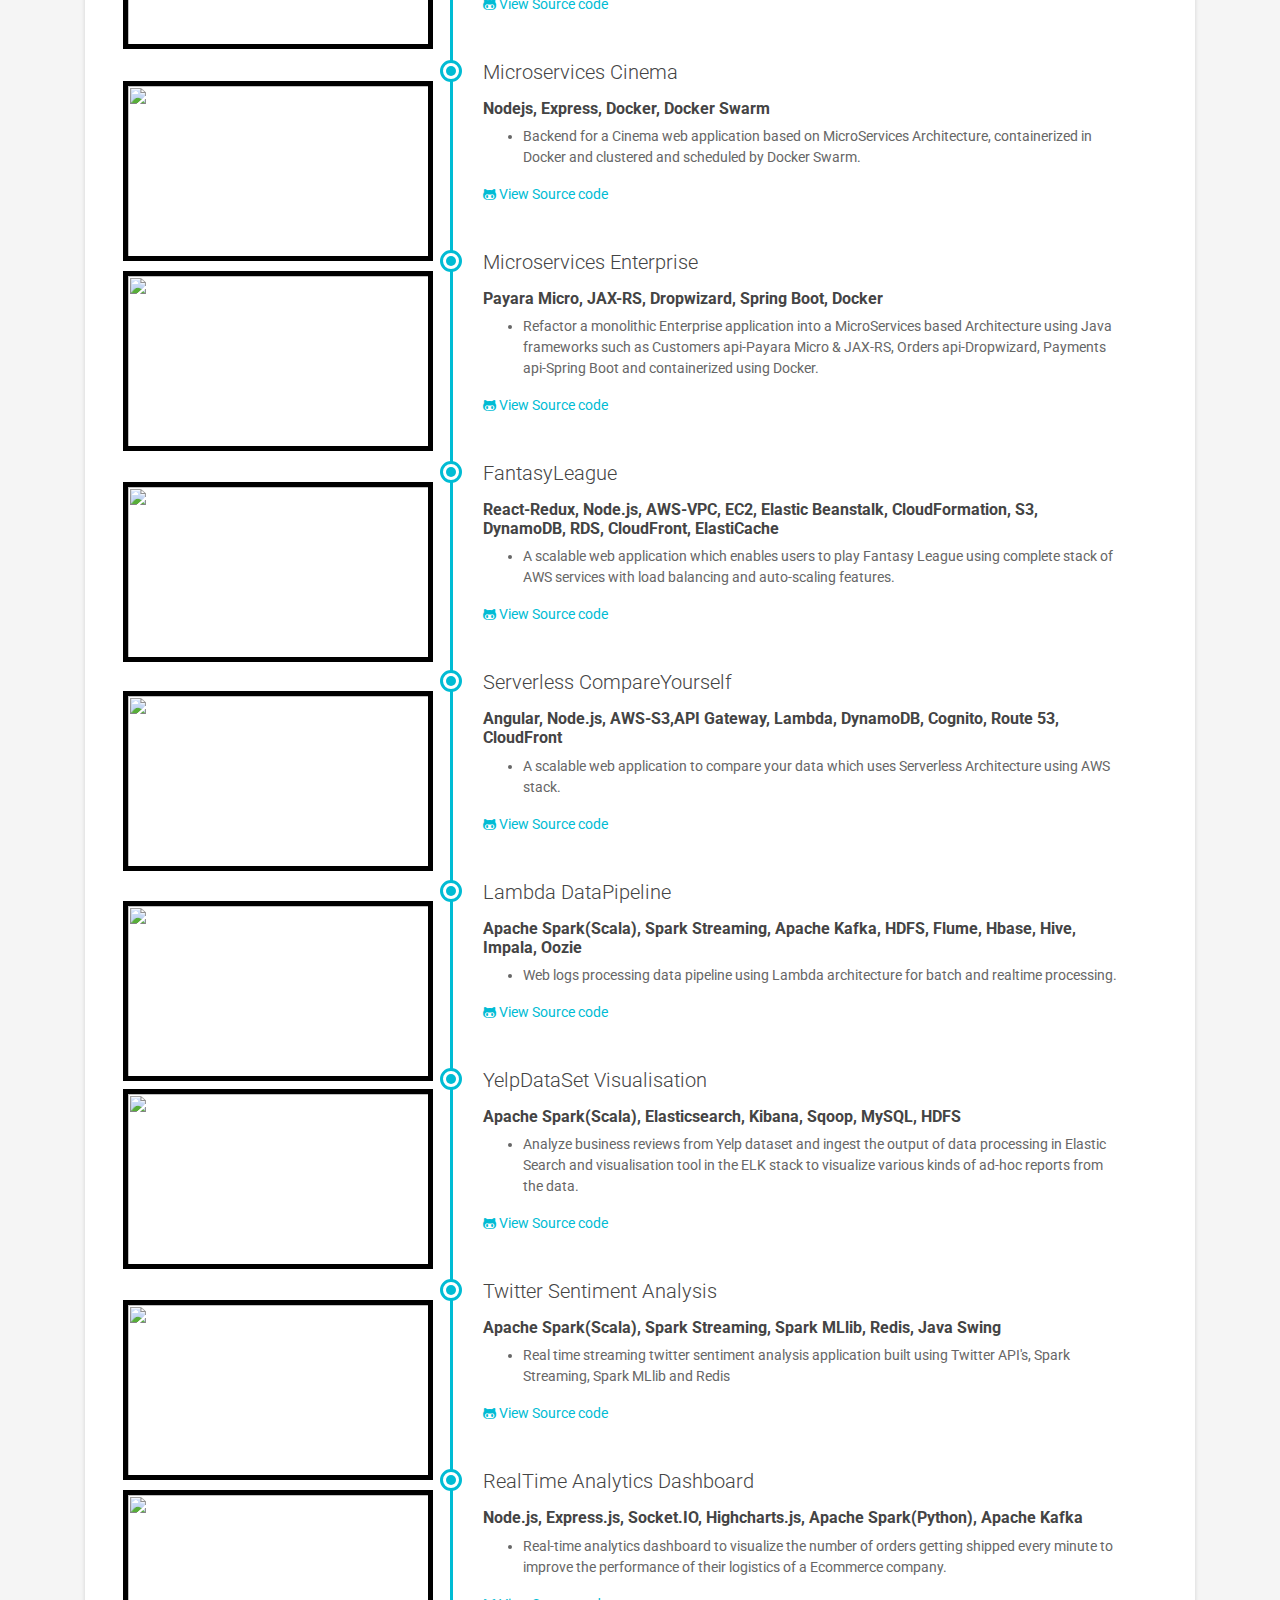
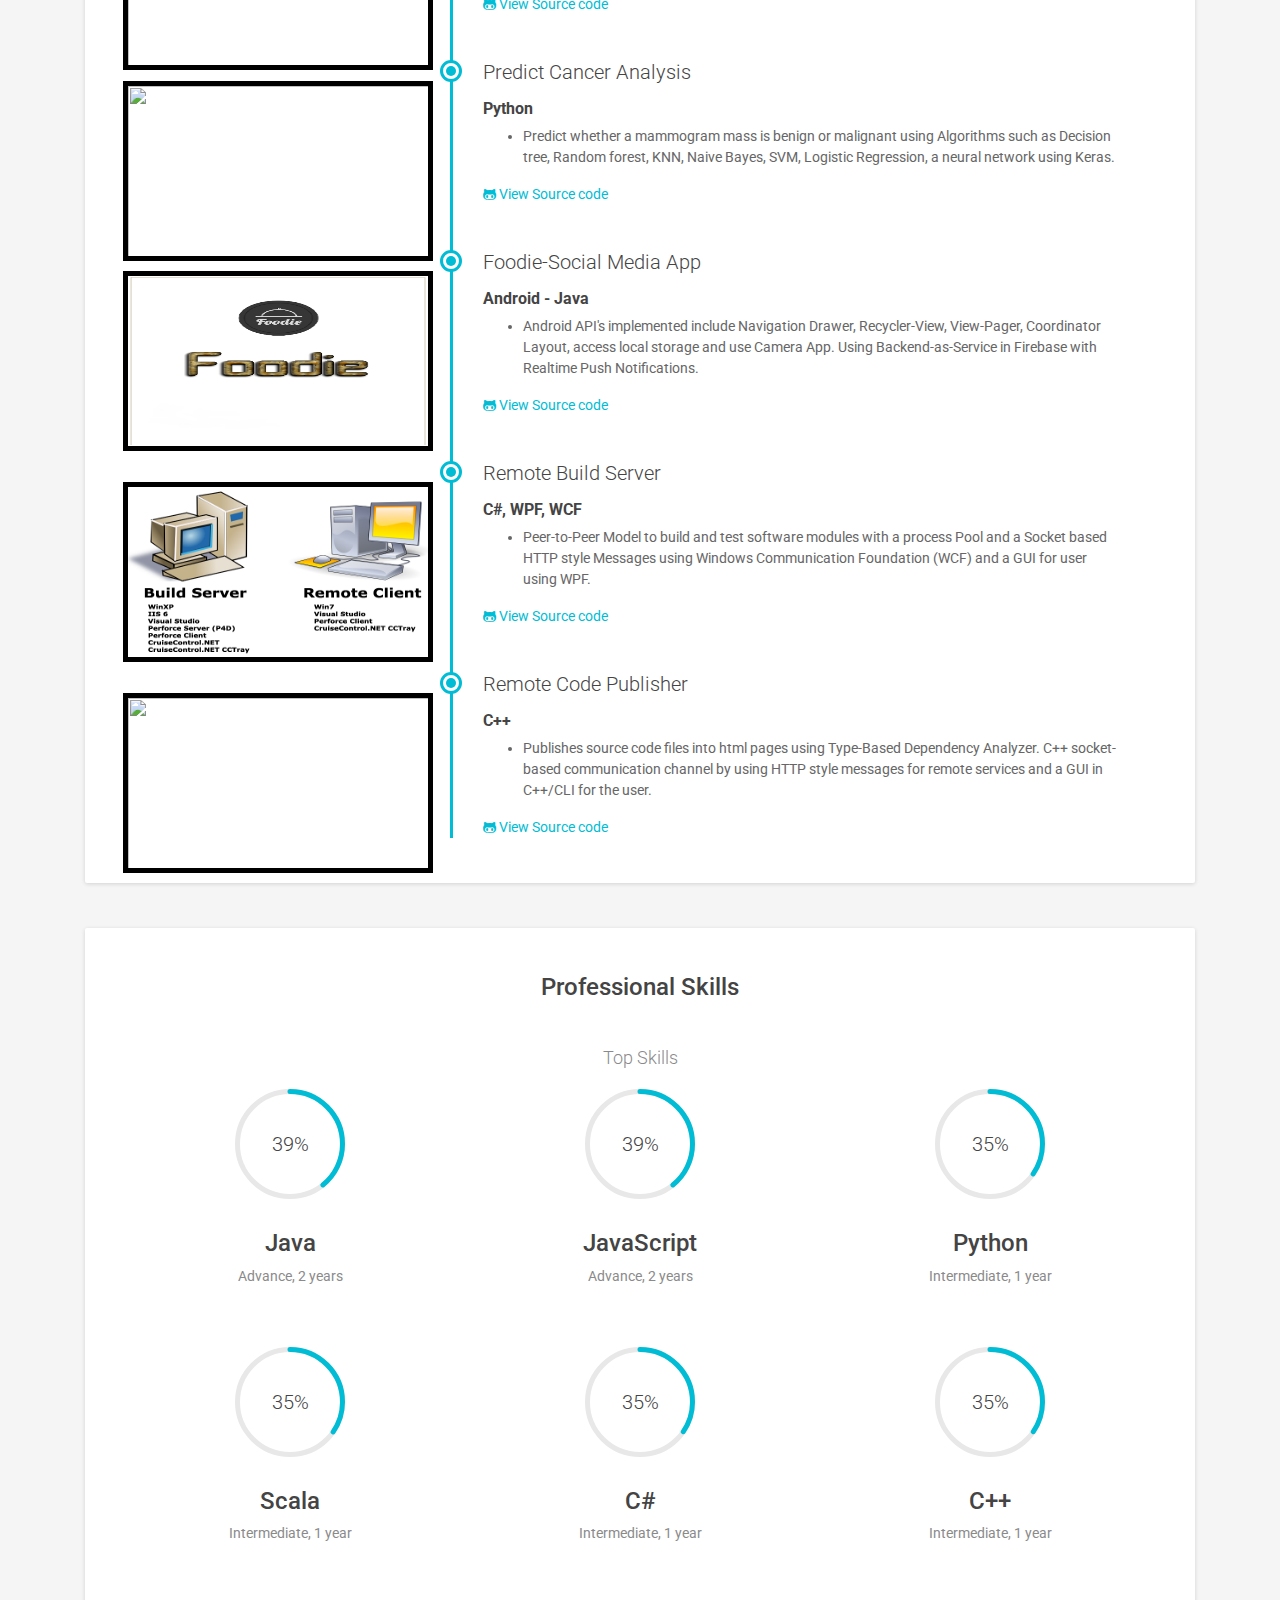
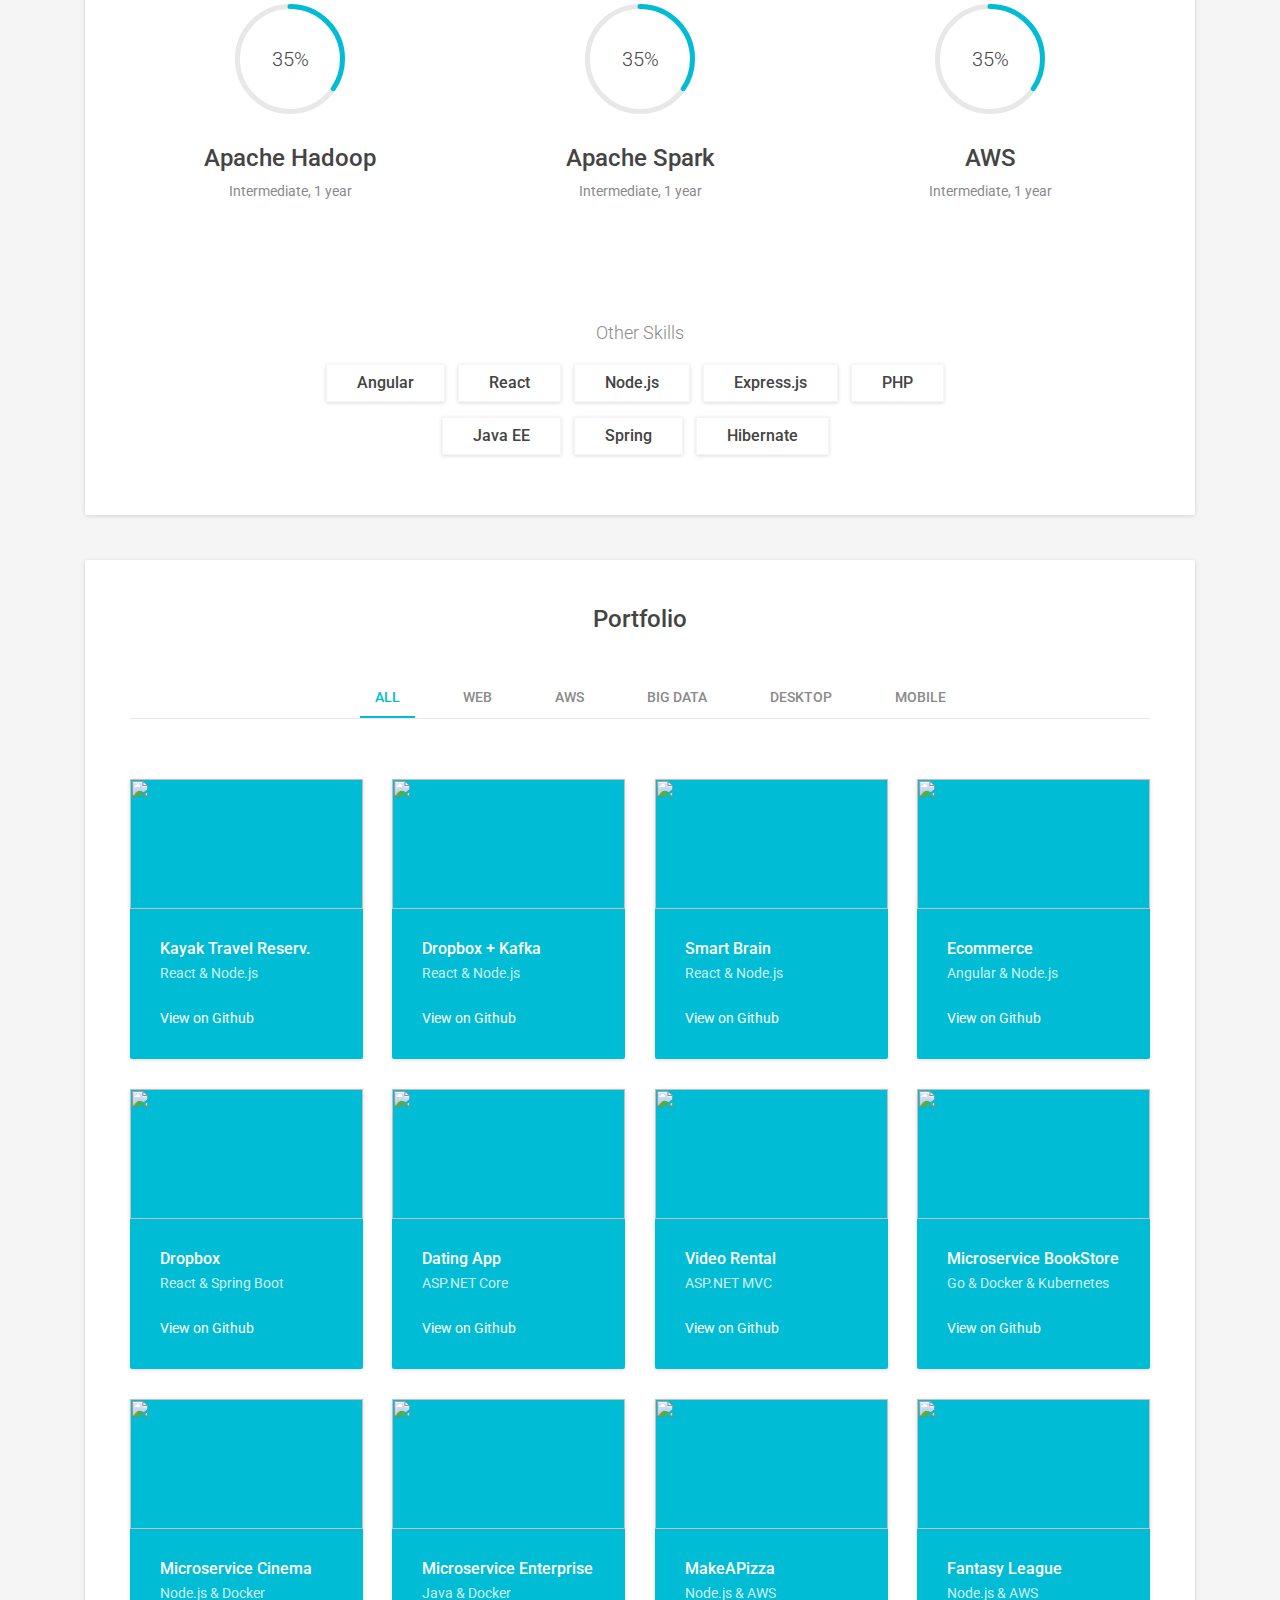
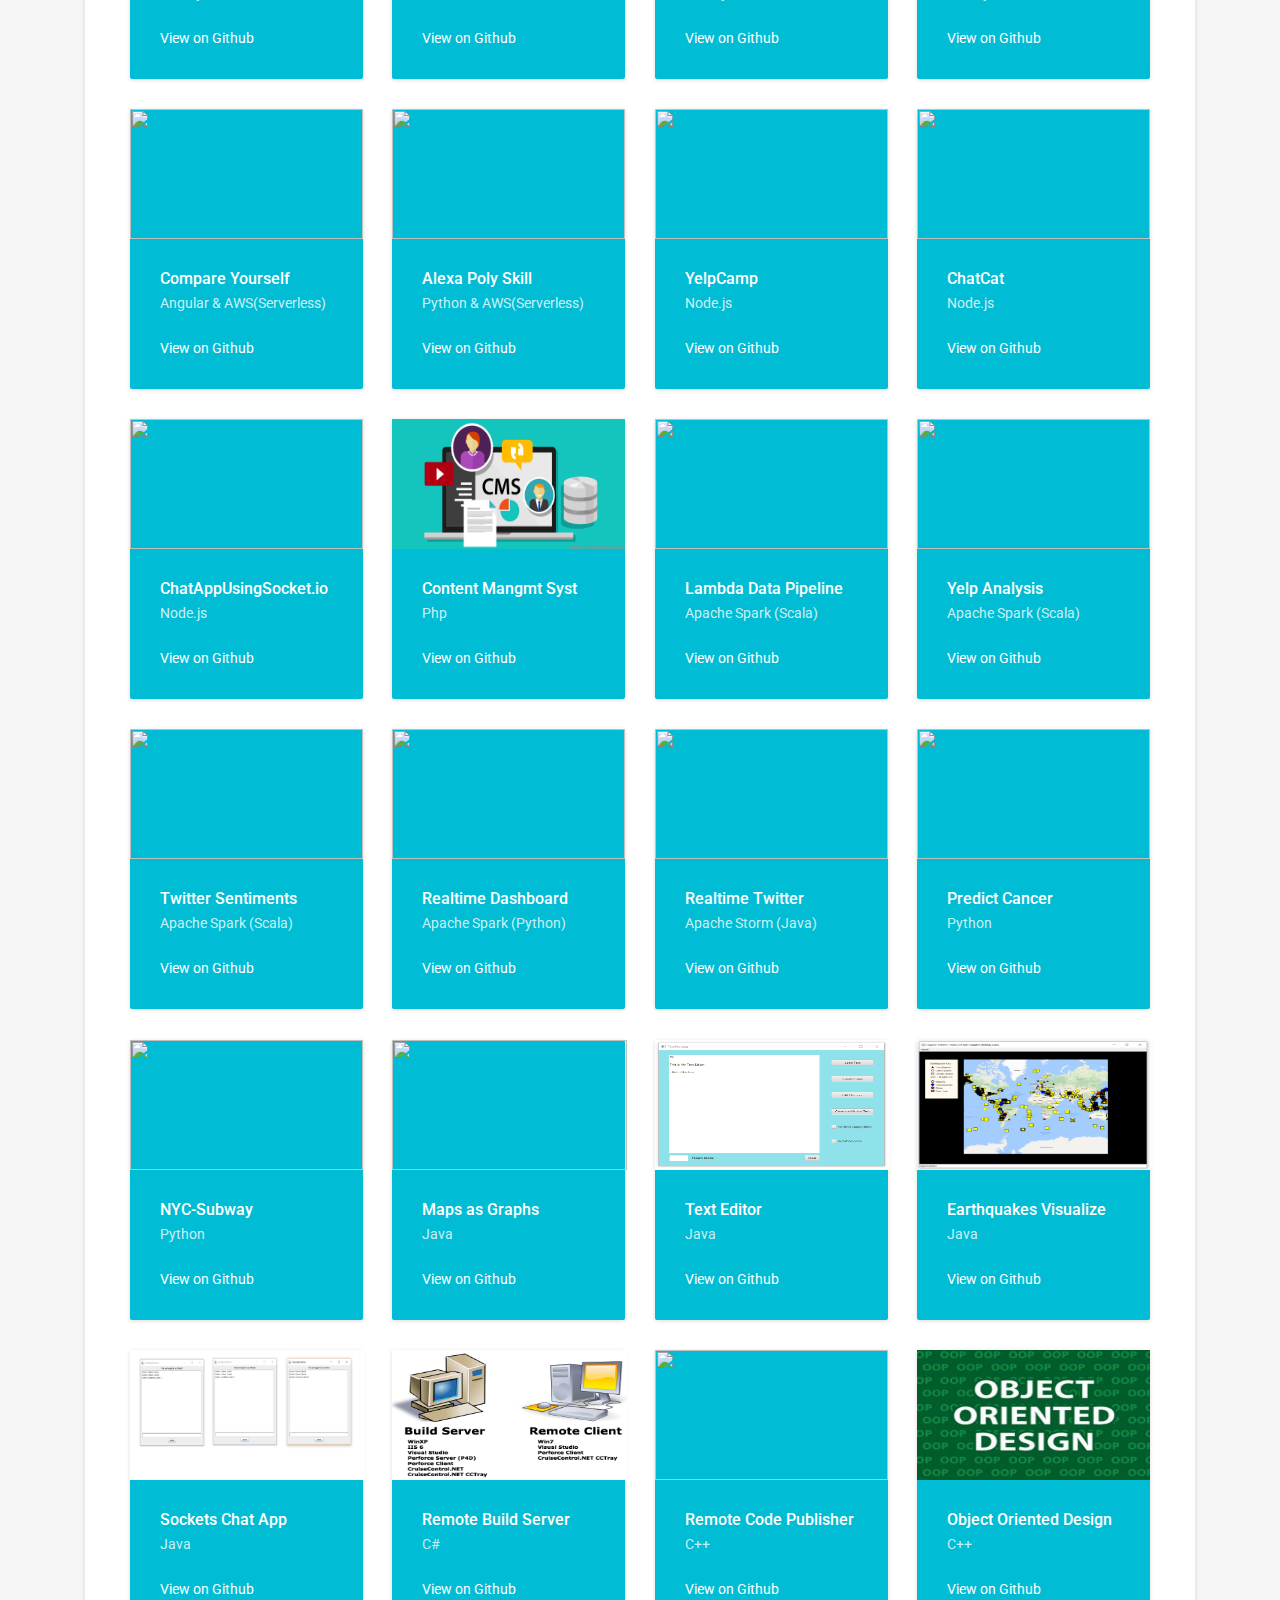
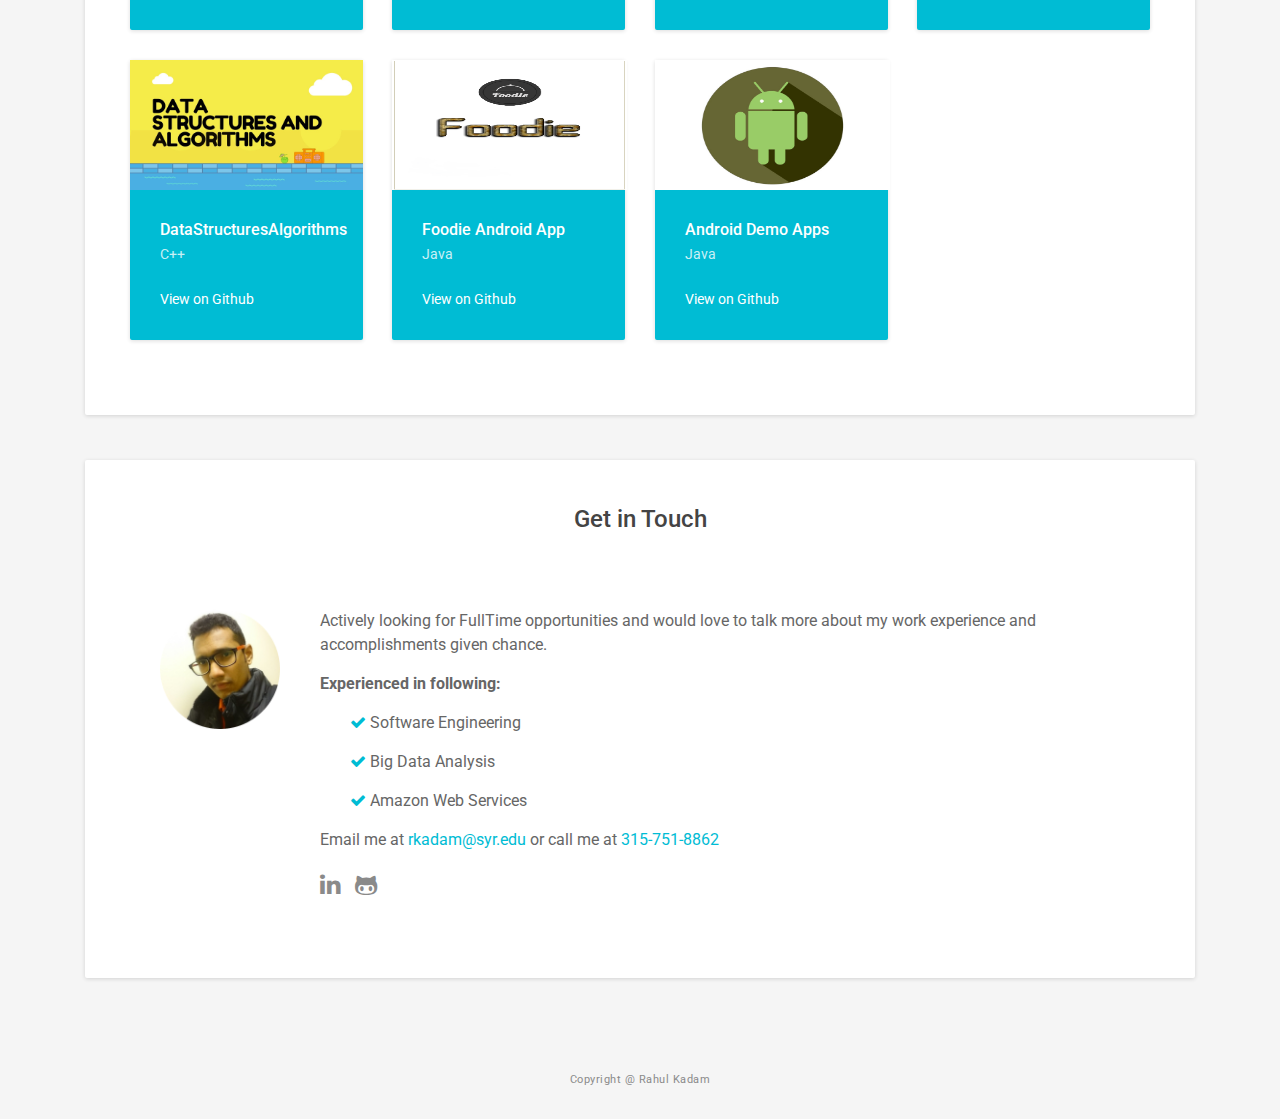
==== commit b753bb57: "experience changed" ====
--- a/index.html
+++ b/index.html
@@ -125,36 +125,34 @@
                         <div class="location"><i class="fa fa-map-marker" aria-hidden="true"></i>Syracuse, NY, US</div>
                     </div>
                     <div class="job-meta">
-                        <div class="title">Teaching & Research Assistant</div>
-                        <div class="time">April 2017 - December 2017</div>
-						<div class="time">May 2018 - Current</div>
+                        <div class="title">Software Engineer</div>
+                        <div class="time">Jan 2017 - Current</div>
                     </div><!--//job-meta-->
                     <div class="job-desc">
                         <ul>
-                            <li>Assist students with their queries and grade assignments as part of "Advance Data Structures" course.</li>
-							<li>Extending GNU Radio, an open-source software development toolkit in C++, Python by adding new efficient signal processing blocks.</li>
-							<li>Applied multi-threading, cache optimization techniques to increase throughput by 60%.</li>
-							<li>Working on a Google Play Store like web application displaying user privacy data using MERN stack:
-							    MongoDB, Express.js, React, Node.js </li>
+                            <li>Designed & Developed web and mobile applications with backend services in Node.js-Express.js, MongoDB and MySQL serving both web and mobile user interface in React and Java for Android respectively.</li>
+							<li>Built Big Data Pipelines to handle/store user interactions and performed data analysis using various machine learning algorithms on Hadoop & Spark Ecosystem.</li>
+							<li>Improved performance of application by 57% by transforming legacy Hadoop Map Reduce Jobs and Spark RDD’s to Spark Data Frames.</li>
+							<li>Integrated Apache Kafka with Elasticsearch using Kafka Elasticsearch connector to stream all messages from different partitions and topics into elastic search for search and Analysis purpose.</li>
+							<li>Deployed and managed applications on Amazon Web Services (AWS).</li>
 							</ul>
                     </div><!--//job-desc-->
                 </div><!--//item-->
 				<div class="item">
                     <div class="work-place">
-                        <h3 class="place">Accenture Services Private Limited</h3>
+                        <h3 class="place">Accenture</h3>
                         <div class="location"><i class="fa fa-map-marker" aria-hidden="true"></i>Mumbai, India</div>
                     </div>
                     <div class="job-meta">
-                        <div class="title">Software Engineer</div>
+                        <div class="title">App Development Analyst</div>
                         <div class="time">November 2013 - December 2016</div>
                     </div><!--//job-meta-->
                     <div class="job-desc">
                         <ul>
-                            <li>Developed web applications using Spring, Hibernate Frameworks</li>
-							<li>Implemented RESTful API’s fetching data from a SOAP based service for a B2B website in Java along with their JUnit test cases.</li>
-							<li>Developed application in Mongo DB, Express.js, Node.js & Angular (MEAN) Stack to create an interactive portal deployed on Amazon Web Services.</li>
-							<li>Analyze legacy PHP and MySQL codebase for migration to MEAN stack.</li>
-                            <li>Experienced working in Agile Methodology using Scrum.</li>
+                            <li>Developed Java web applications using Spring MVC and Hibernate with MySQL Database.</li>
+							<li>Implemented RESTful and SOAP based web services using Spring Boot, JAX-WS, JAX-RS, Maven as a build tool and Oracle as an enterprise level database.</li>
+							<li>Developed Junit and Integration test cases improving the code coverage to 95%.</li>
+                            <li>Developed Microservices in Node.js-Express.js consumed by Angular/React deployed on Docker and managed using Kubernetes.</li>
 							</ul>
                     </div><!--//job-desc-->
                 </div><!--//item-->  
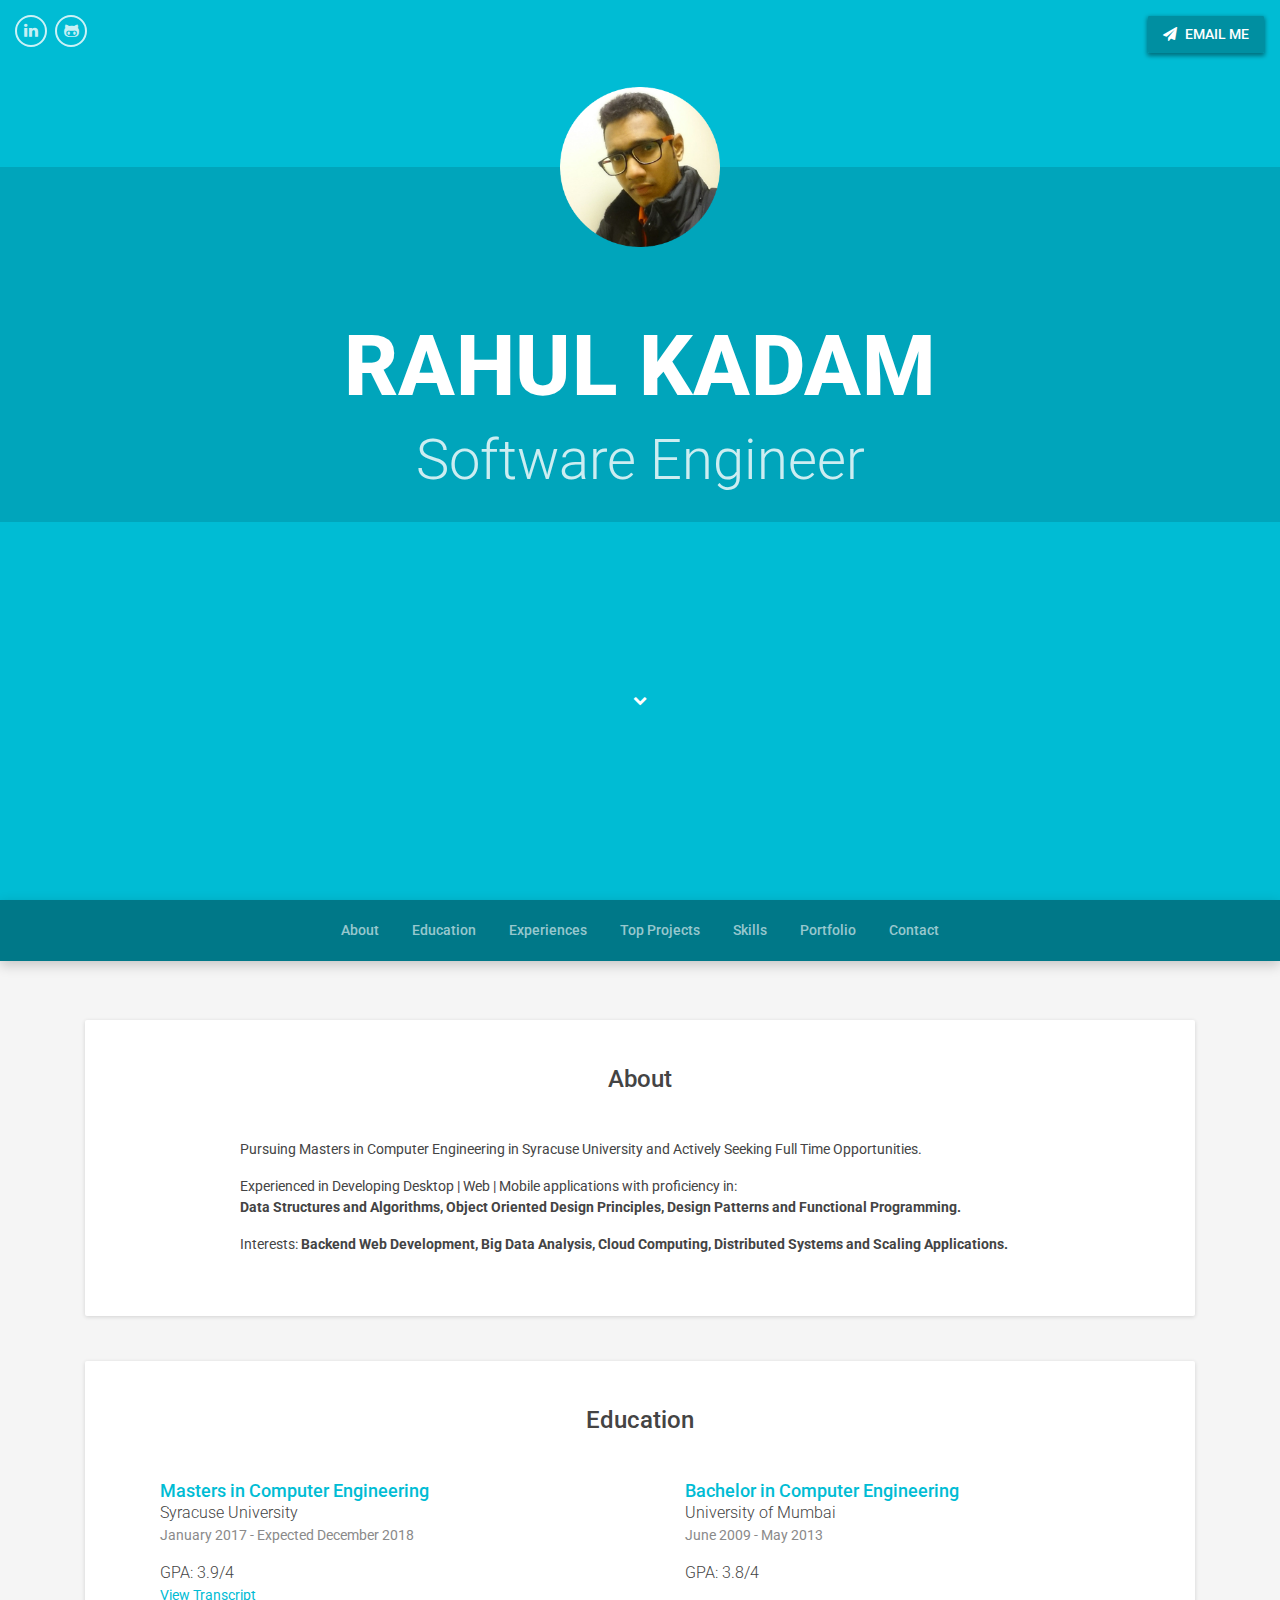
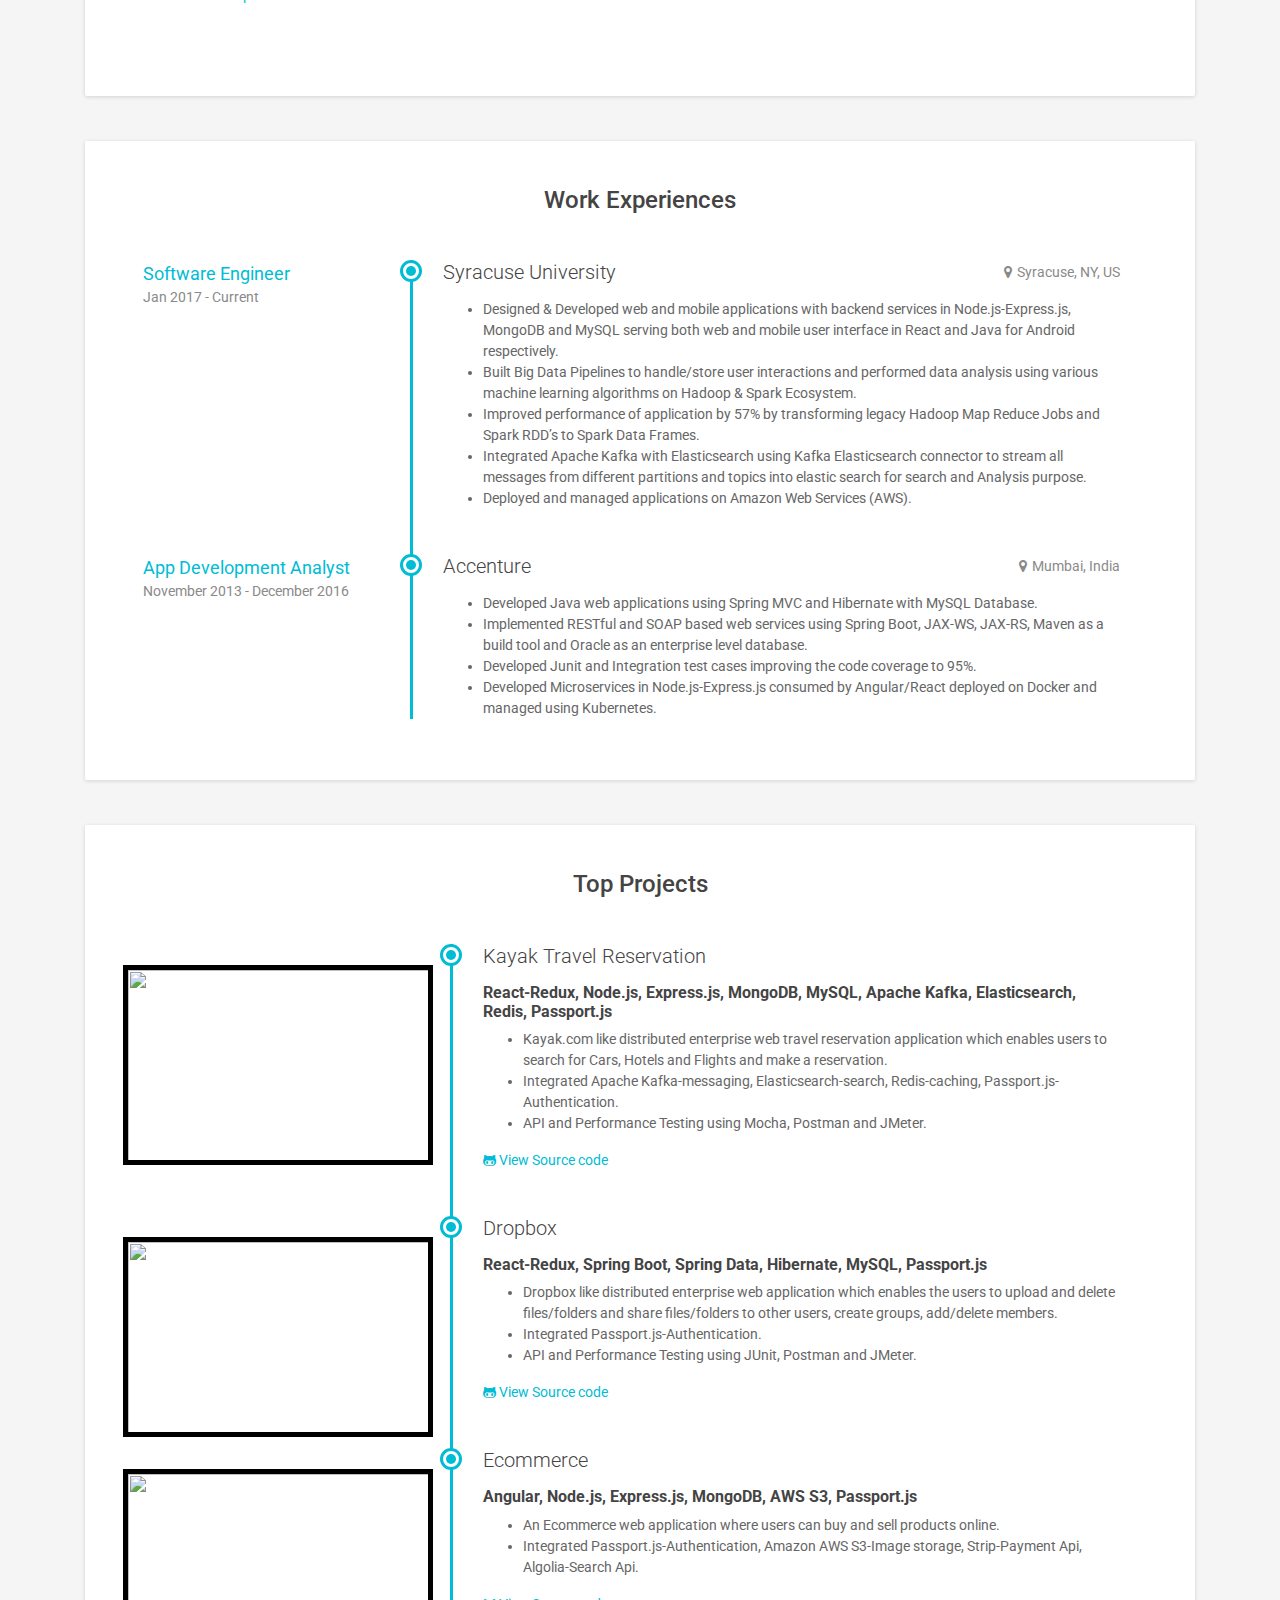
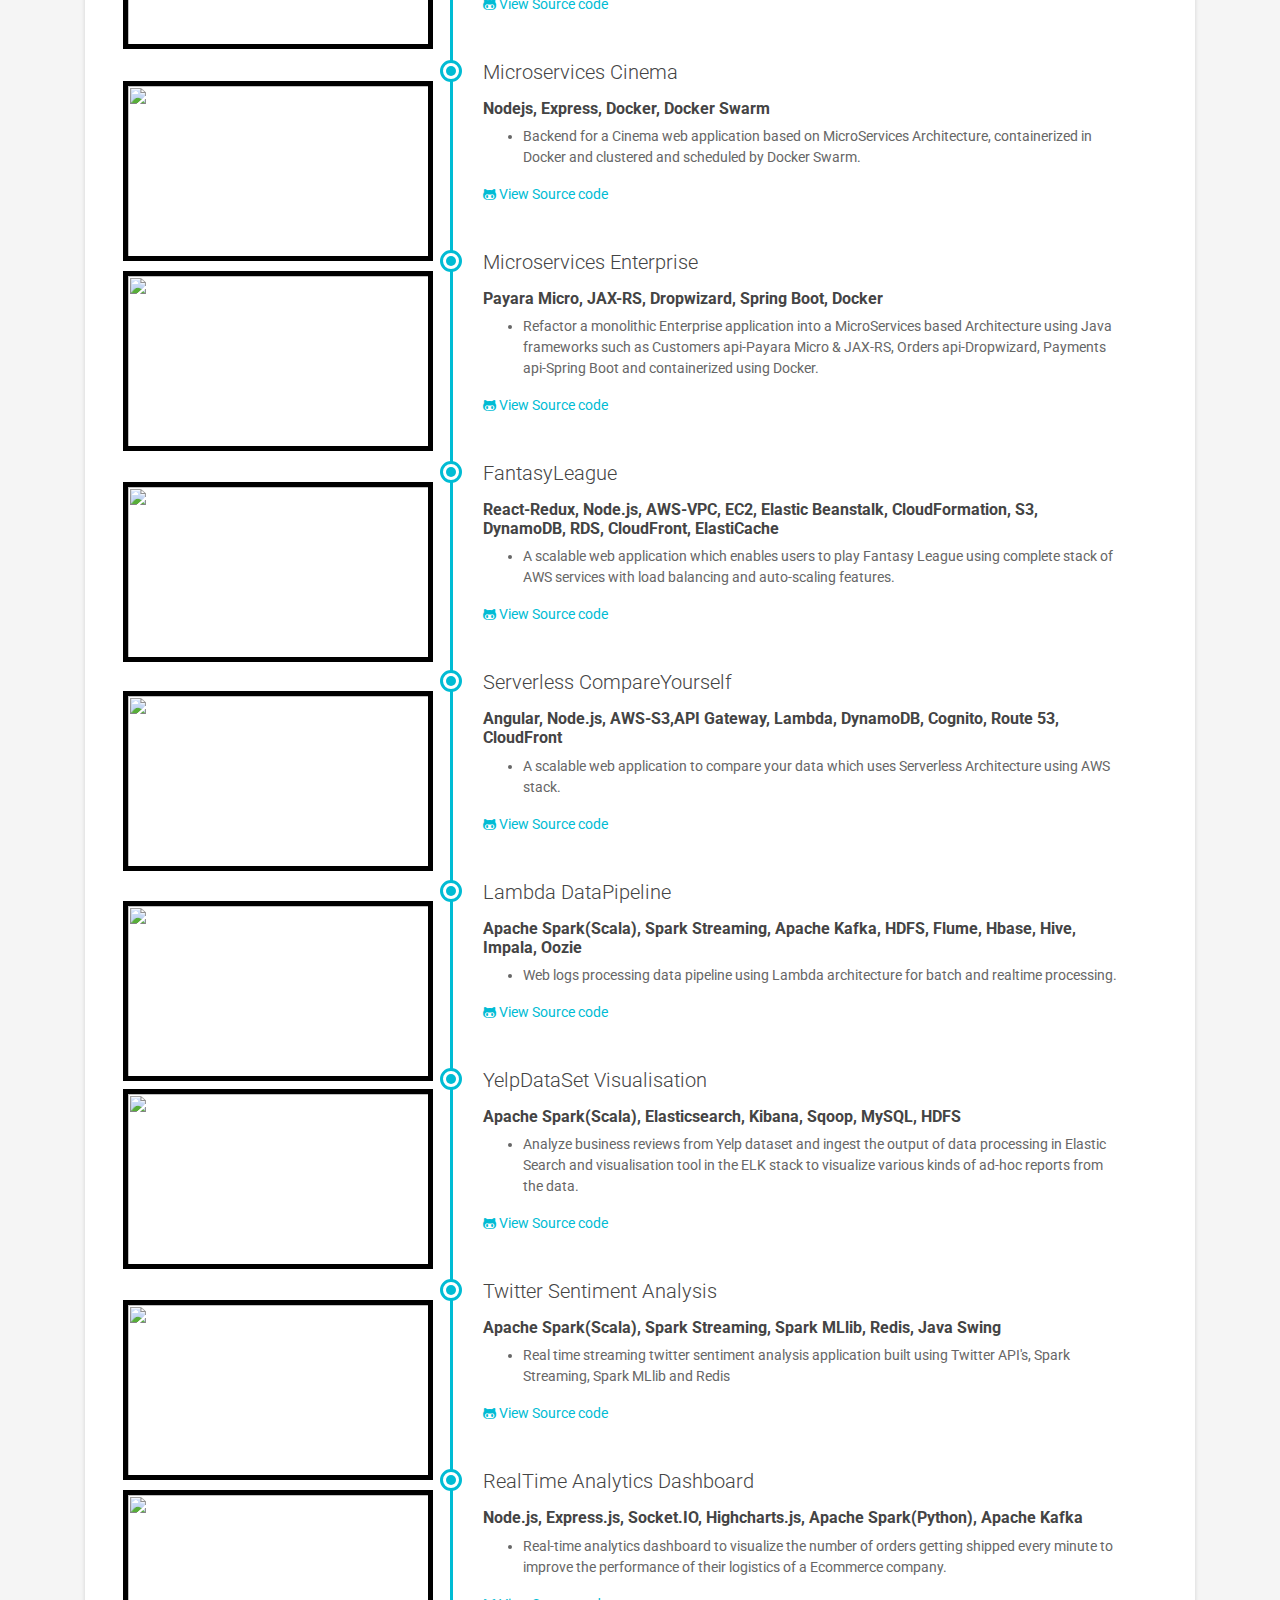
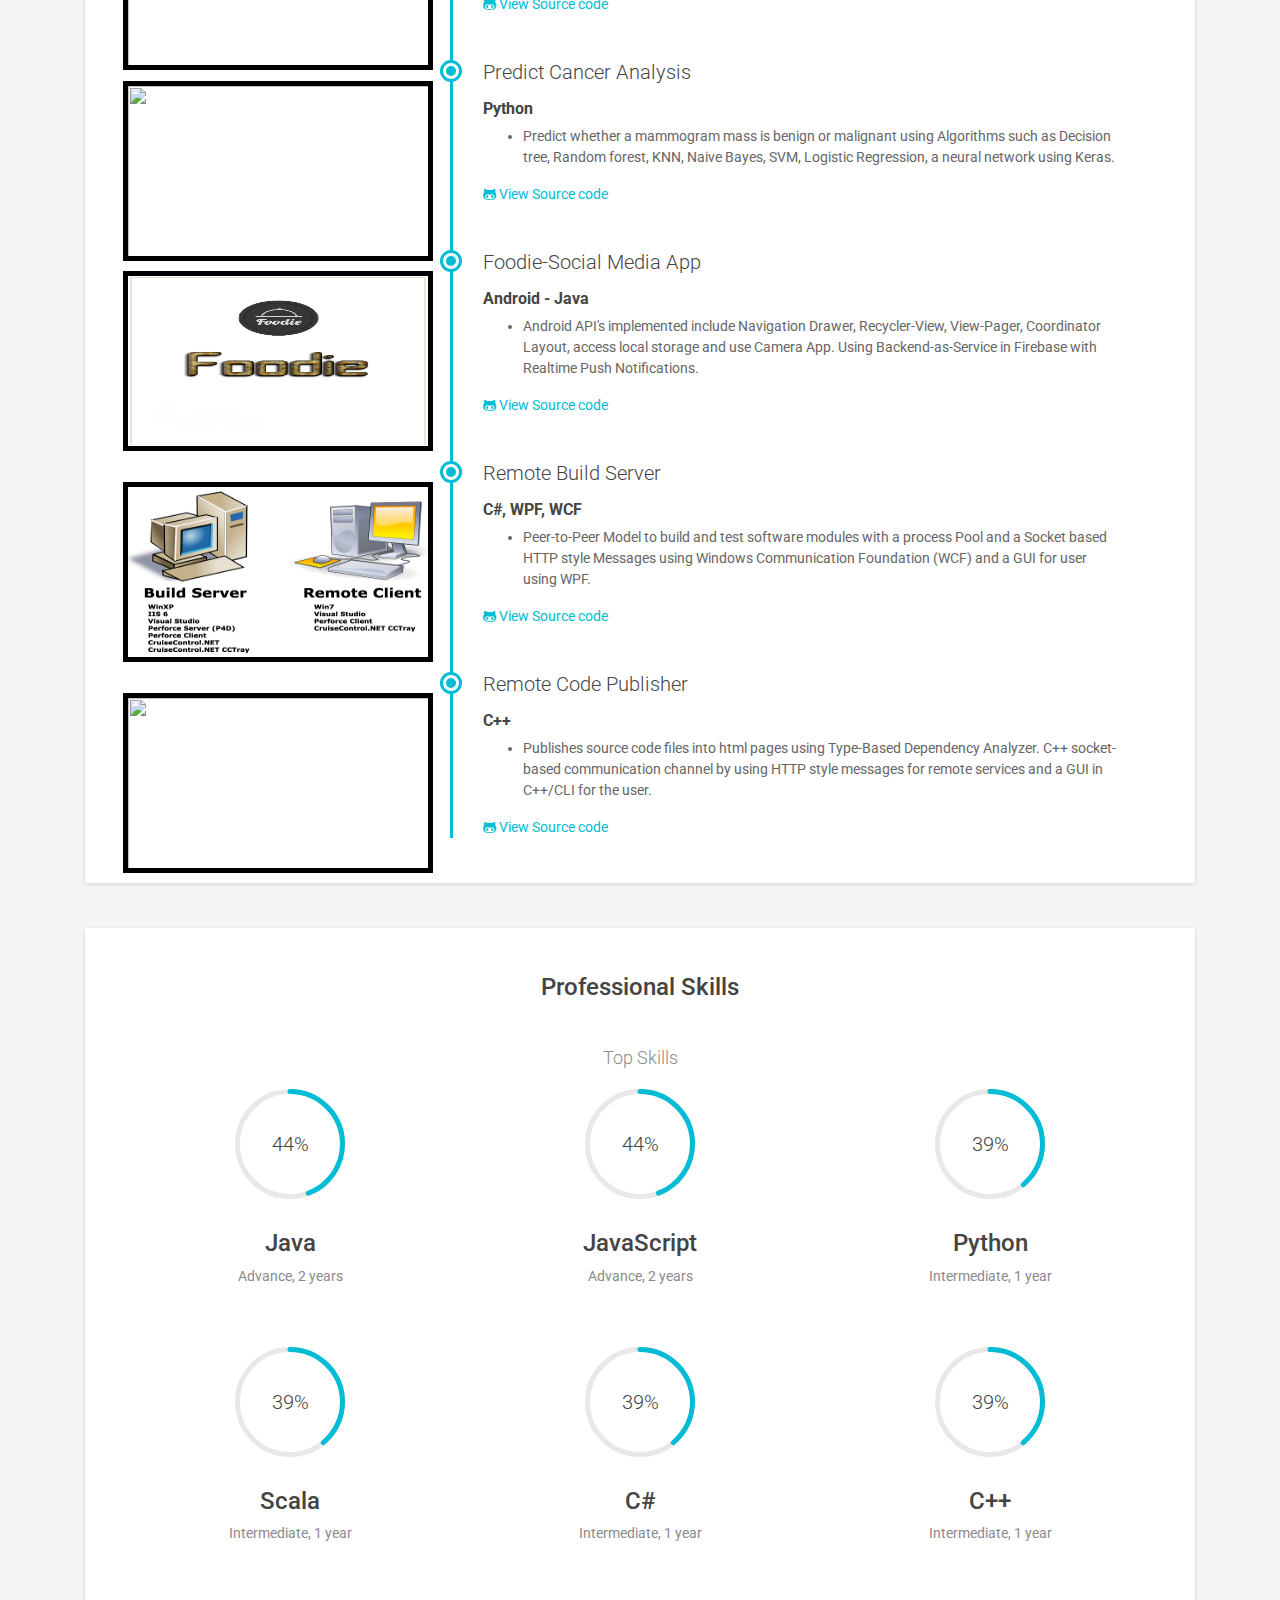
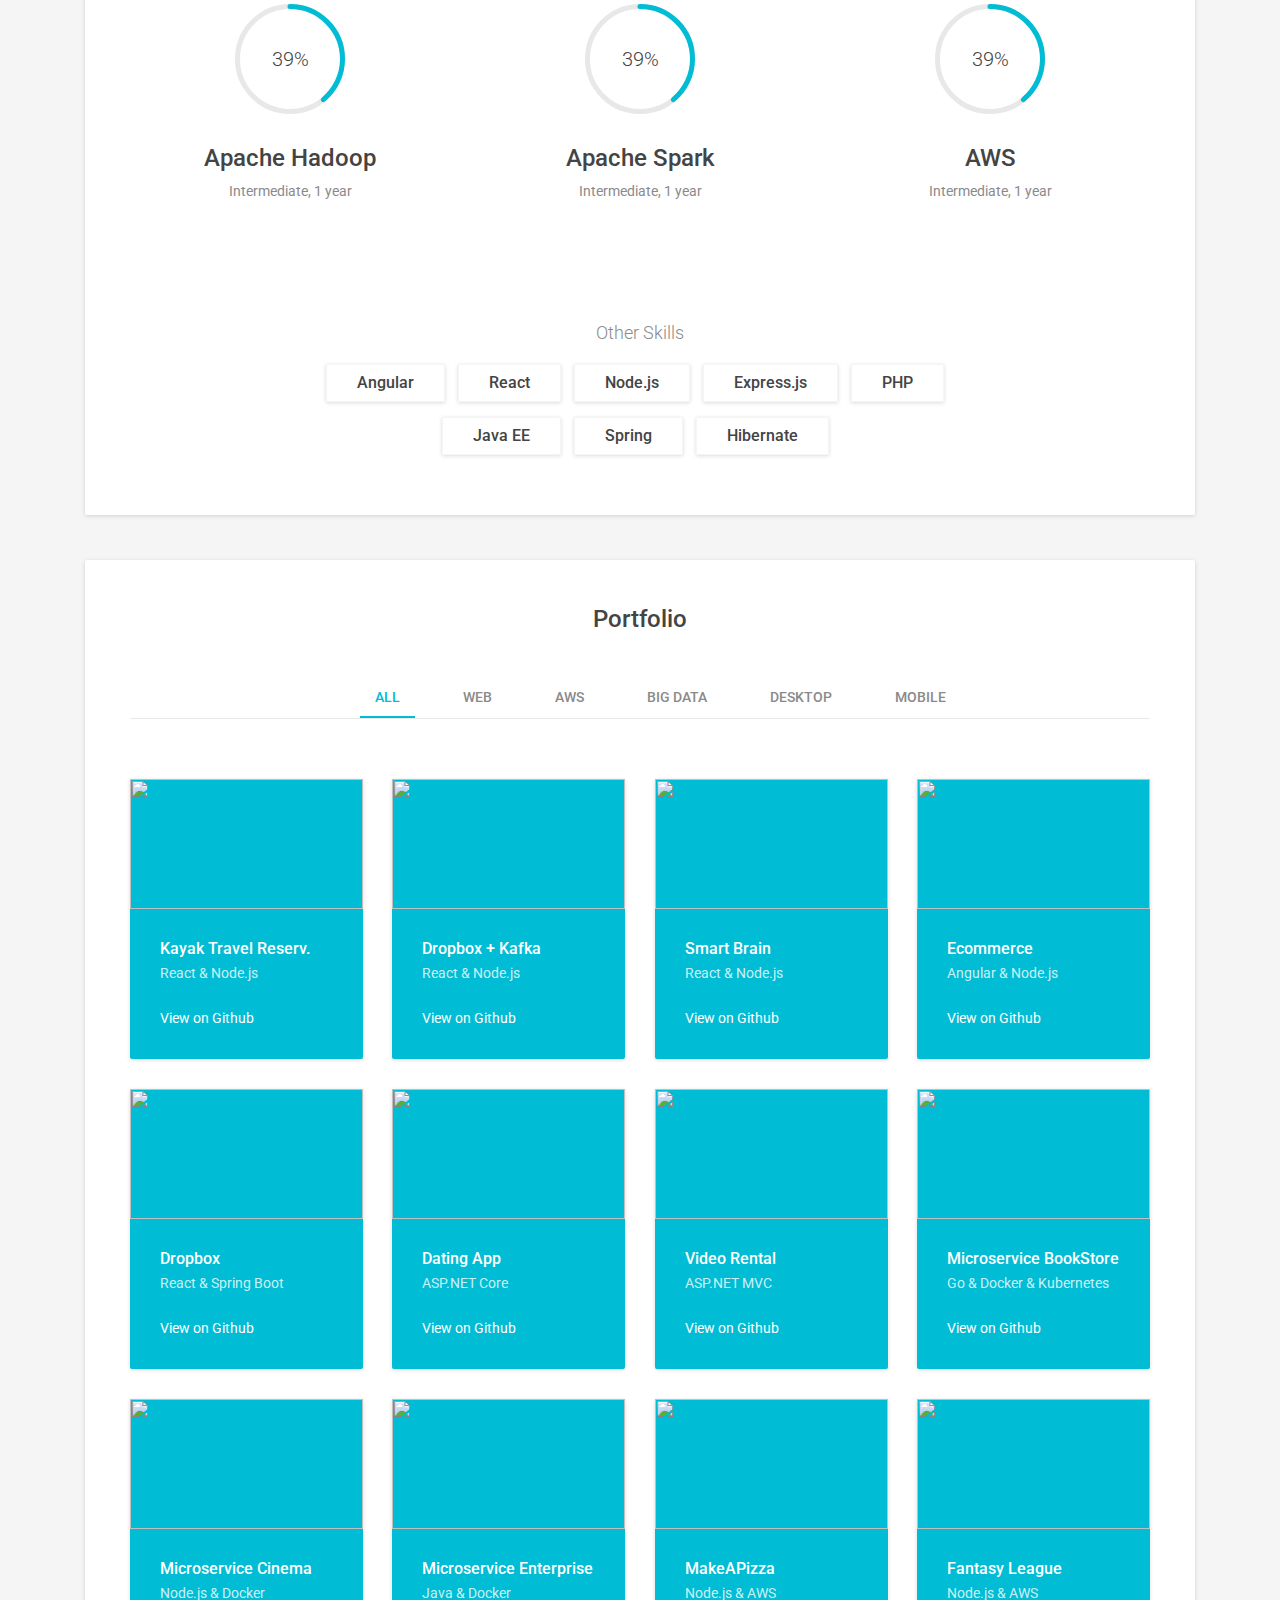
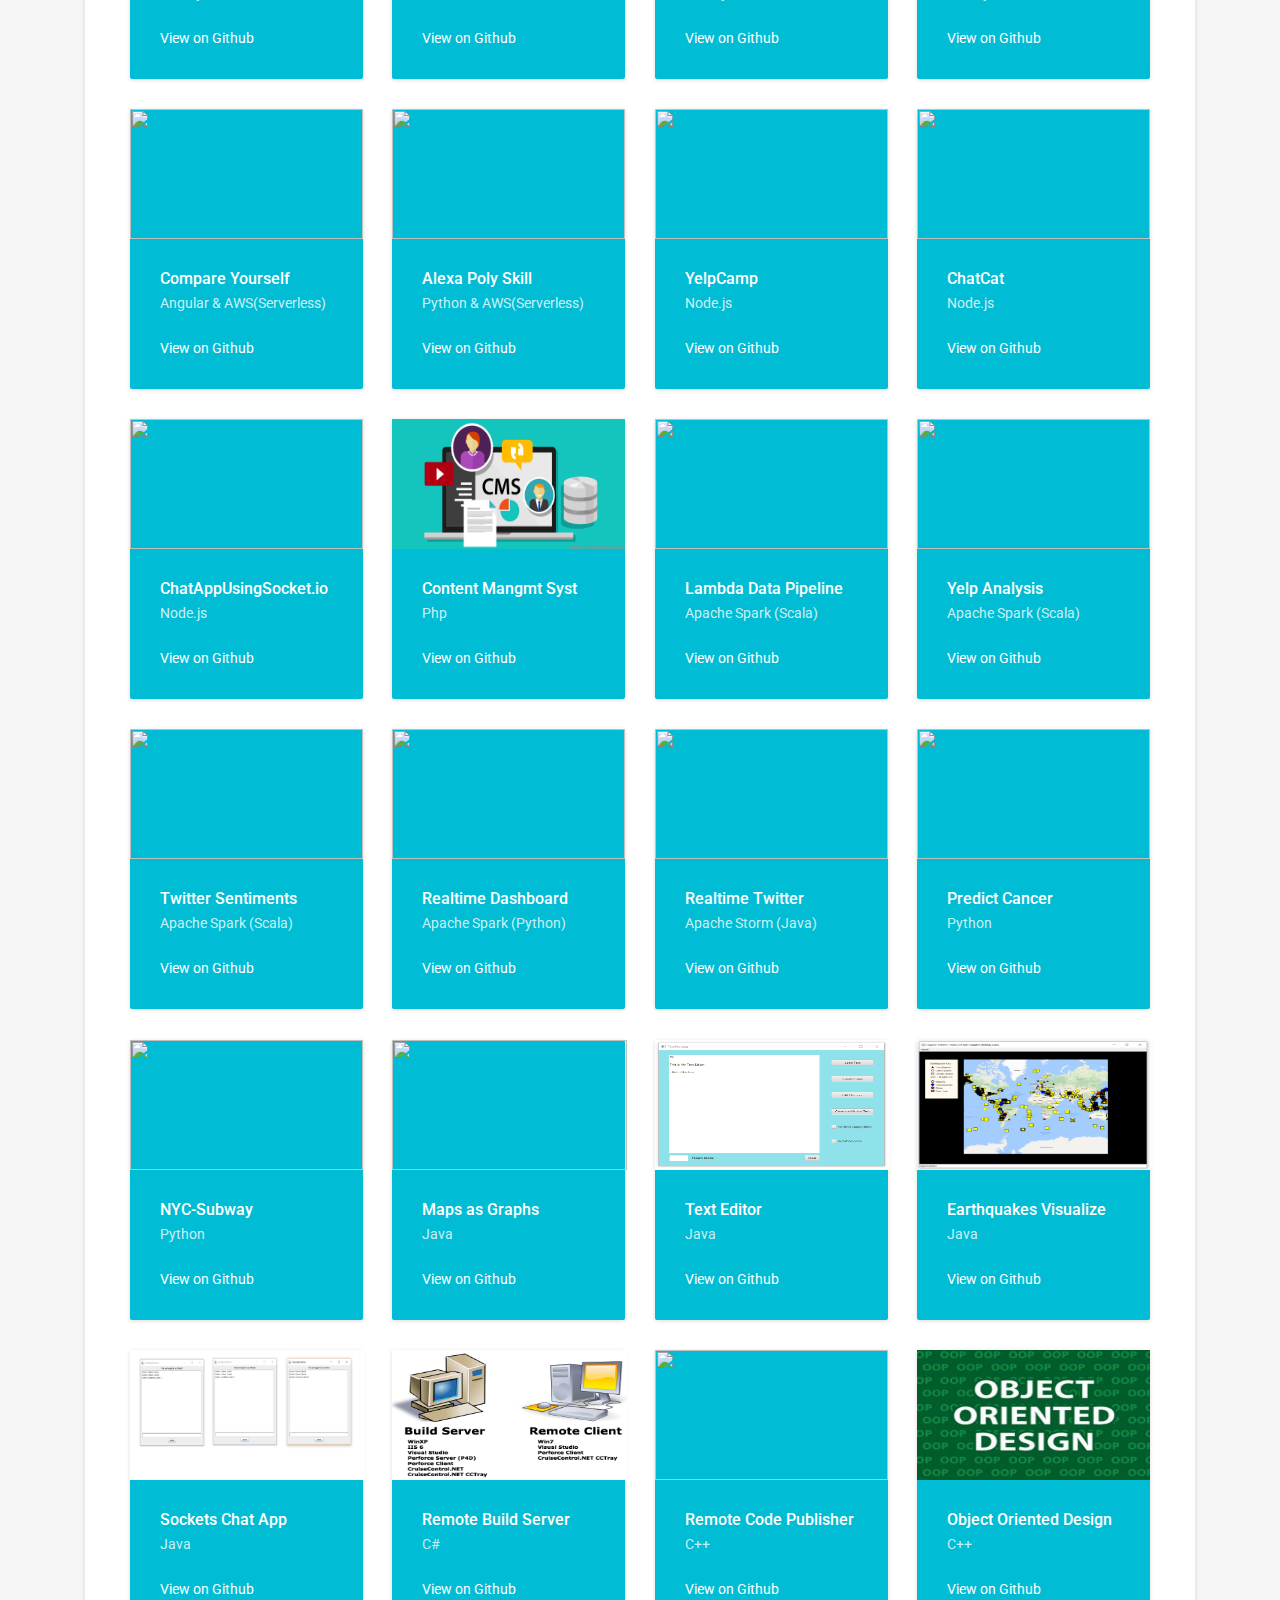
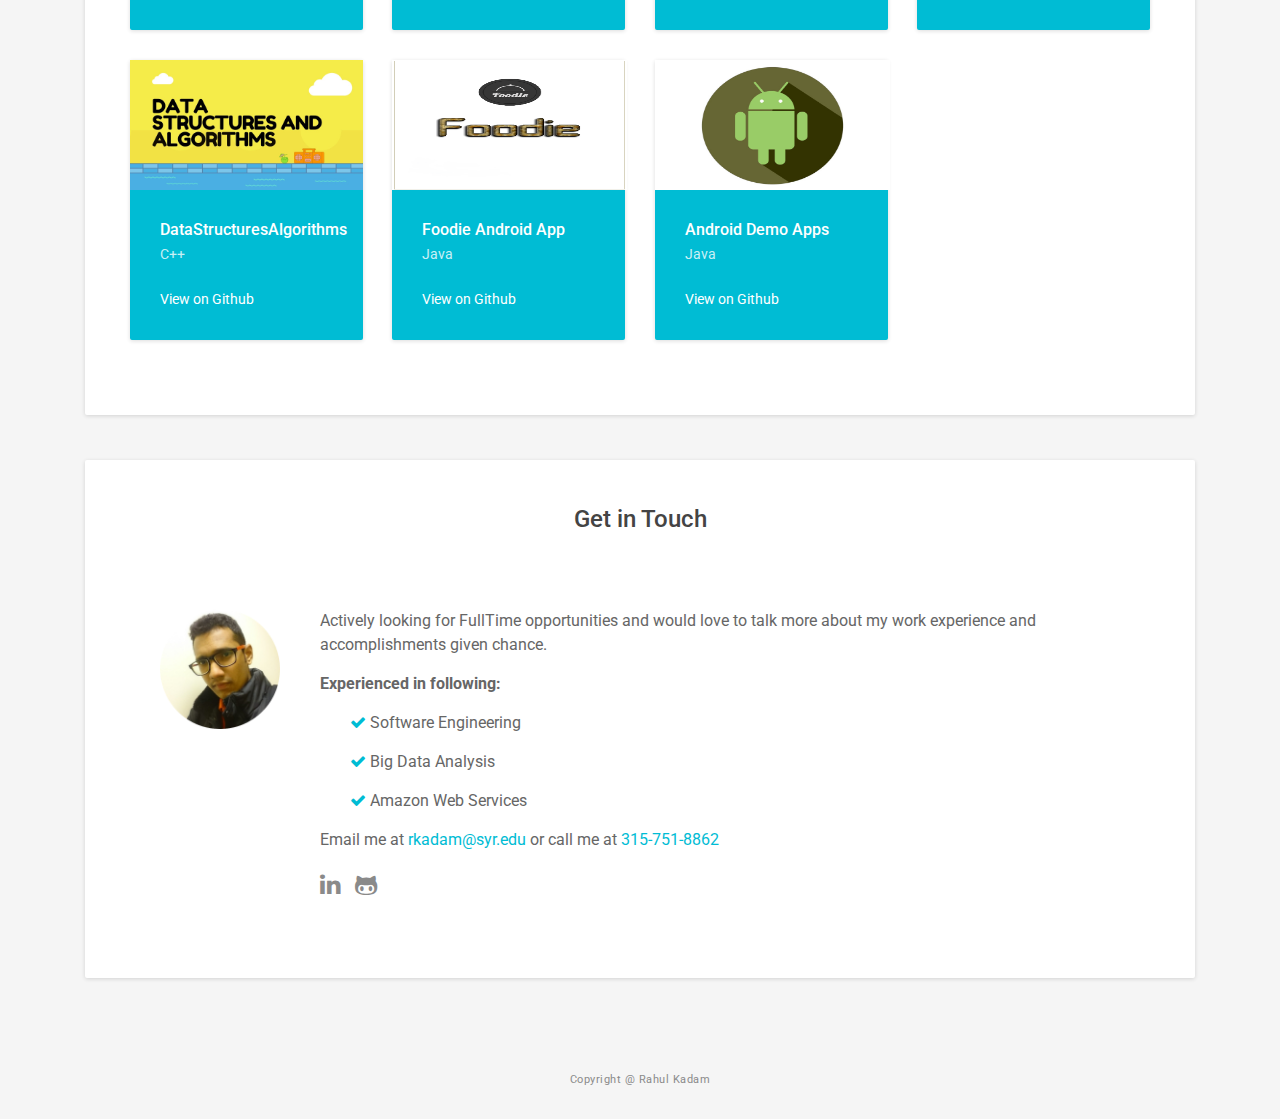
==== commit 2cccd1d2: "Merge branch 'master' of https://github.com/rahulmkadam92/rahulmkadam92.github.io" ====
--- a/index.html
+++ b/index.html
@@ -80,7 +80,7 @@
 					<p> 
 						Experienced in Developing Desktop | Web | Mobile applications with
 						proficiency in:<br>
-						<strong> Data Structures and Algorithms, Object Oriented Design Principles and Design Patterns. </strong> 
+						<strong> Data Structures and Algorithms, Object Oriented Design Principles, Design Patterns and Functional Programming. </strong> 
 					</p> 
 					<p>	
 						Interests: <strong> Backend Web Development, Big Data Analysis, Cloud Computing, Distributed Systems and Scaling Applications. </strong> 
